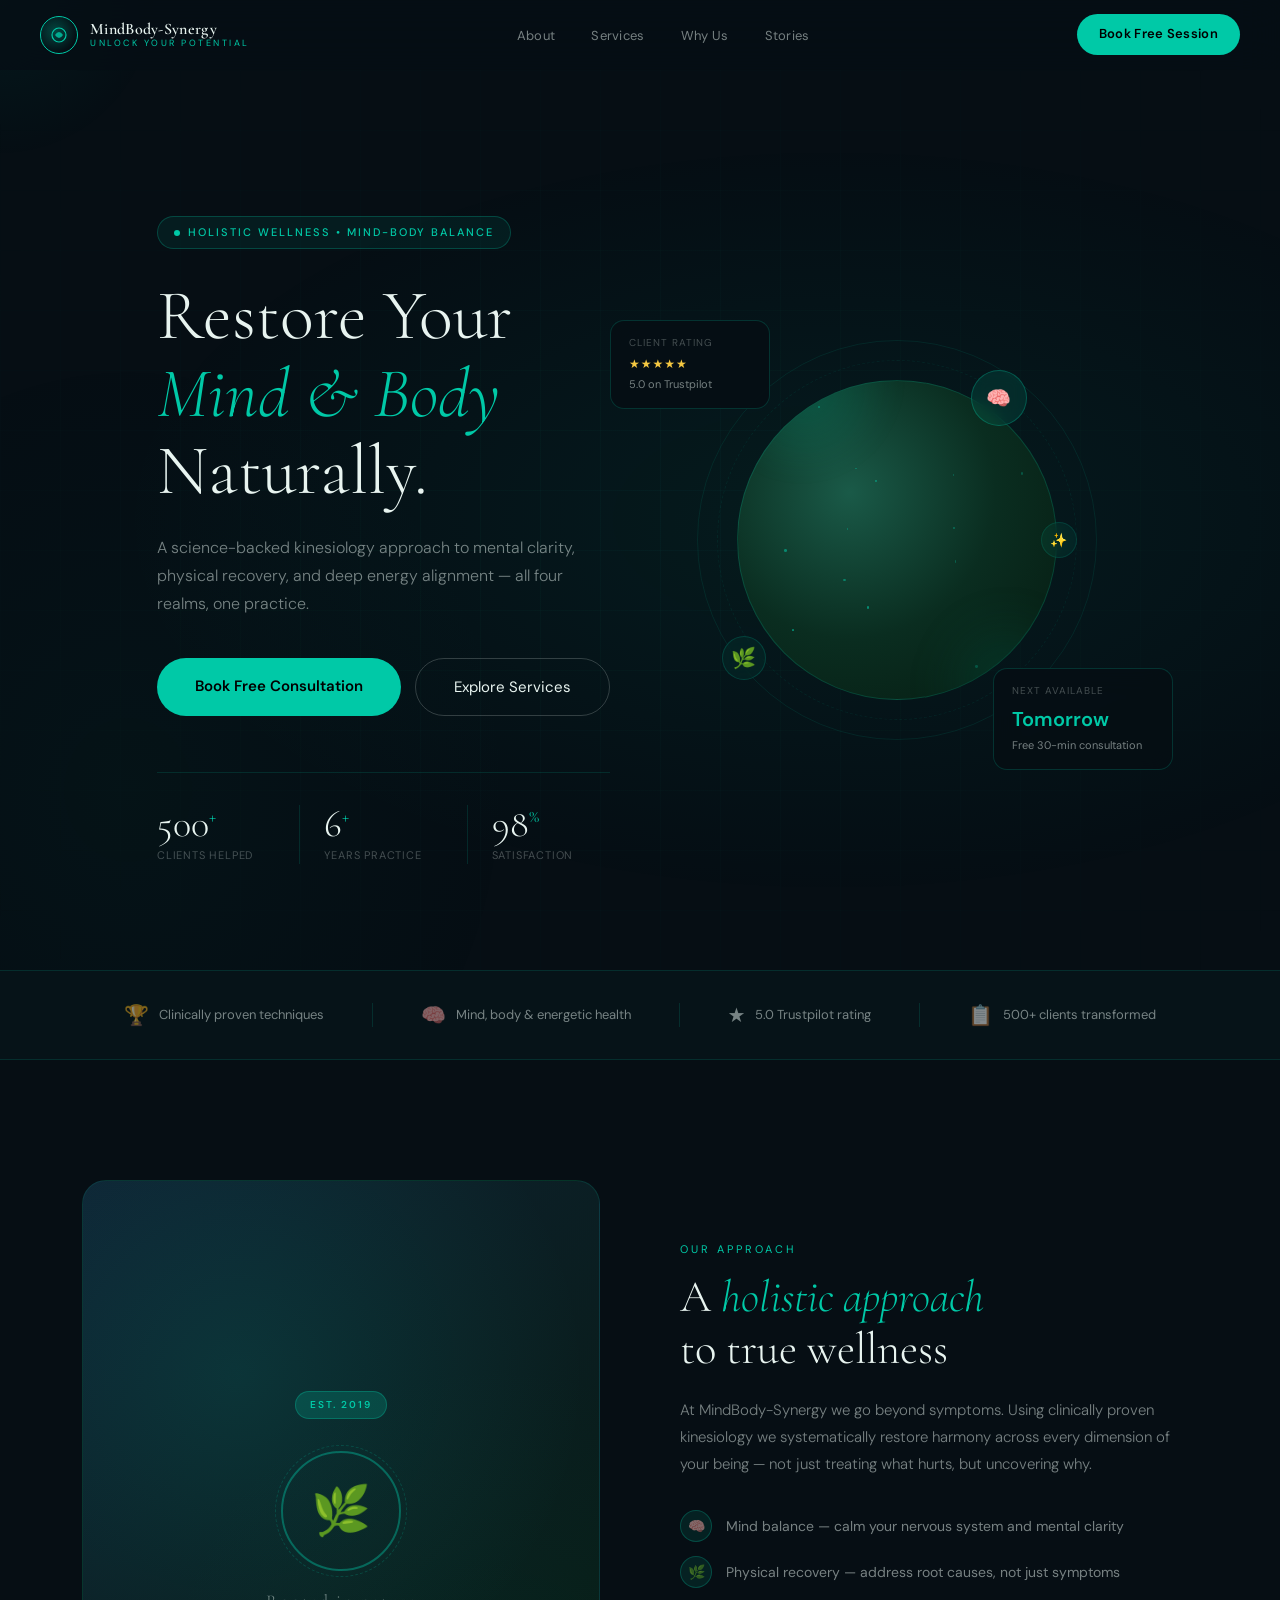
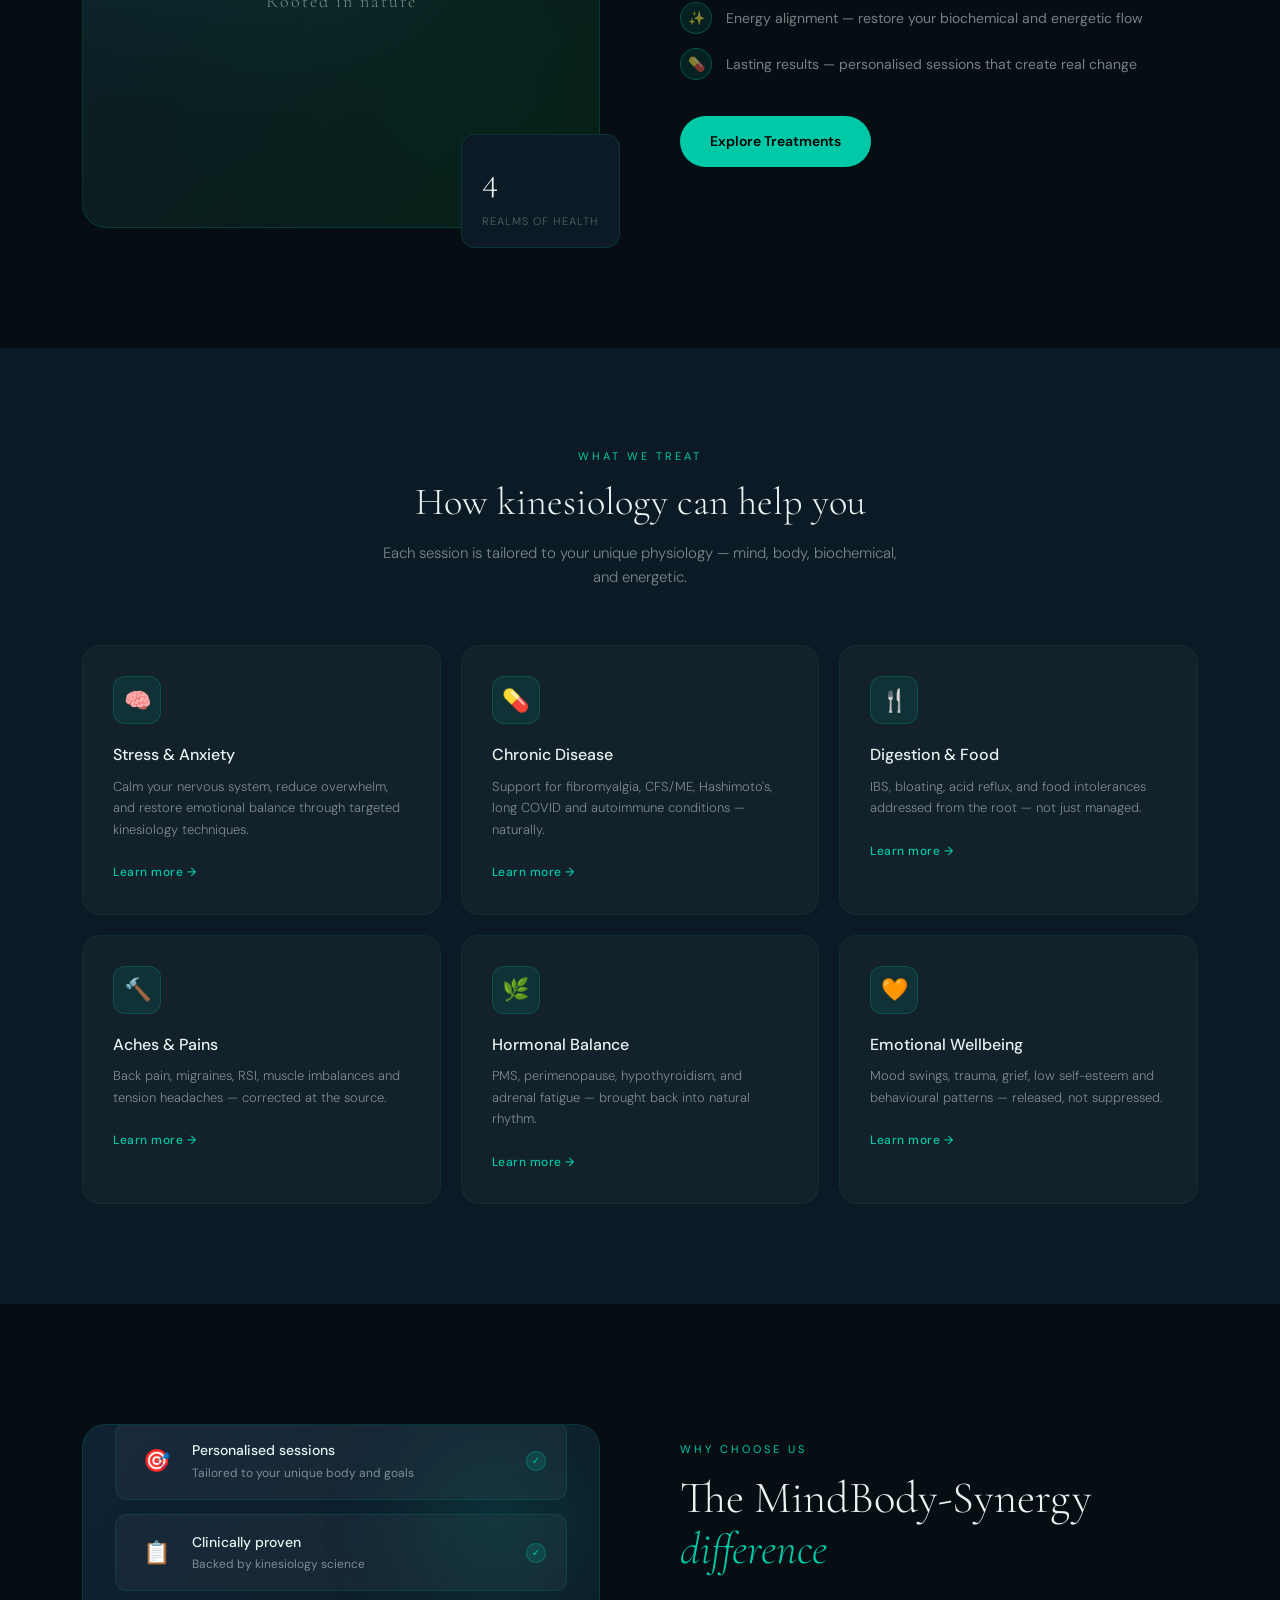
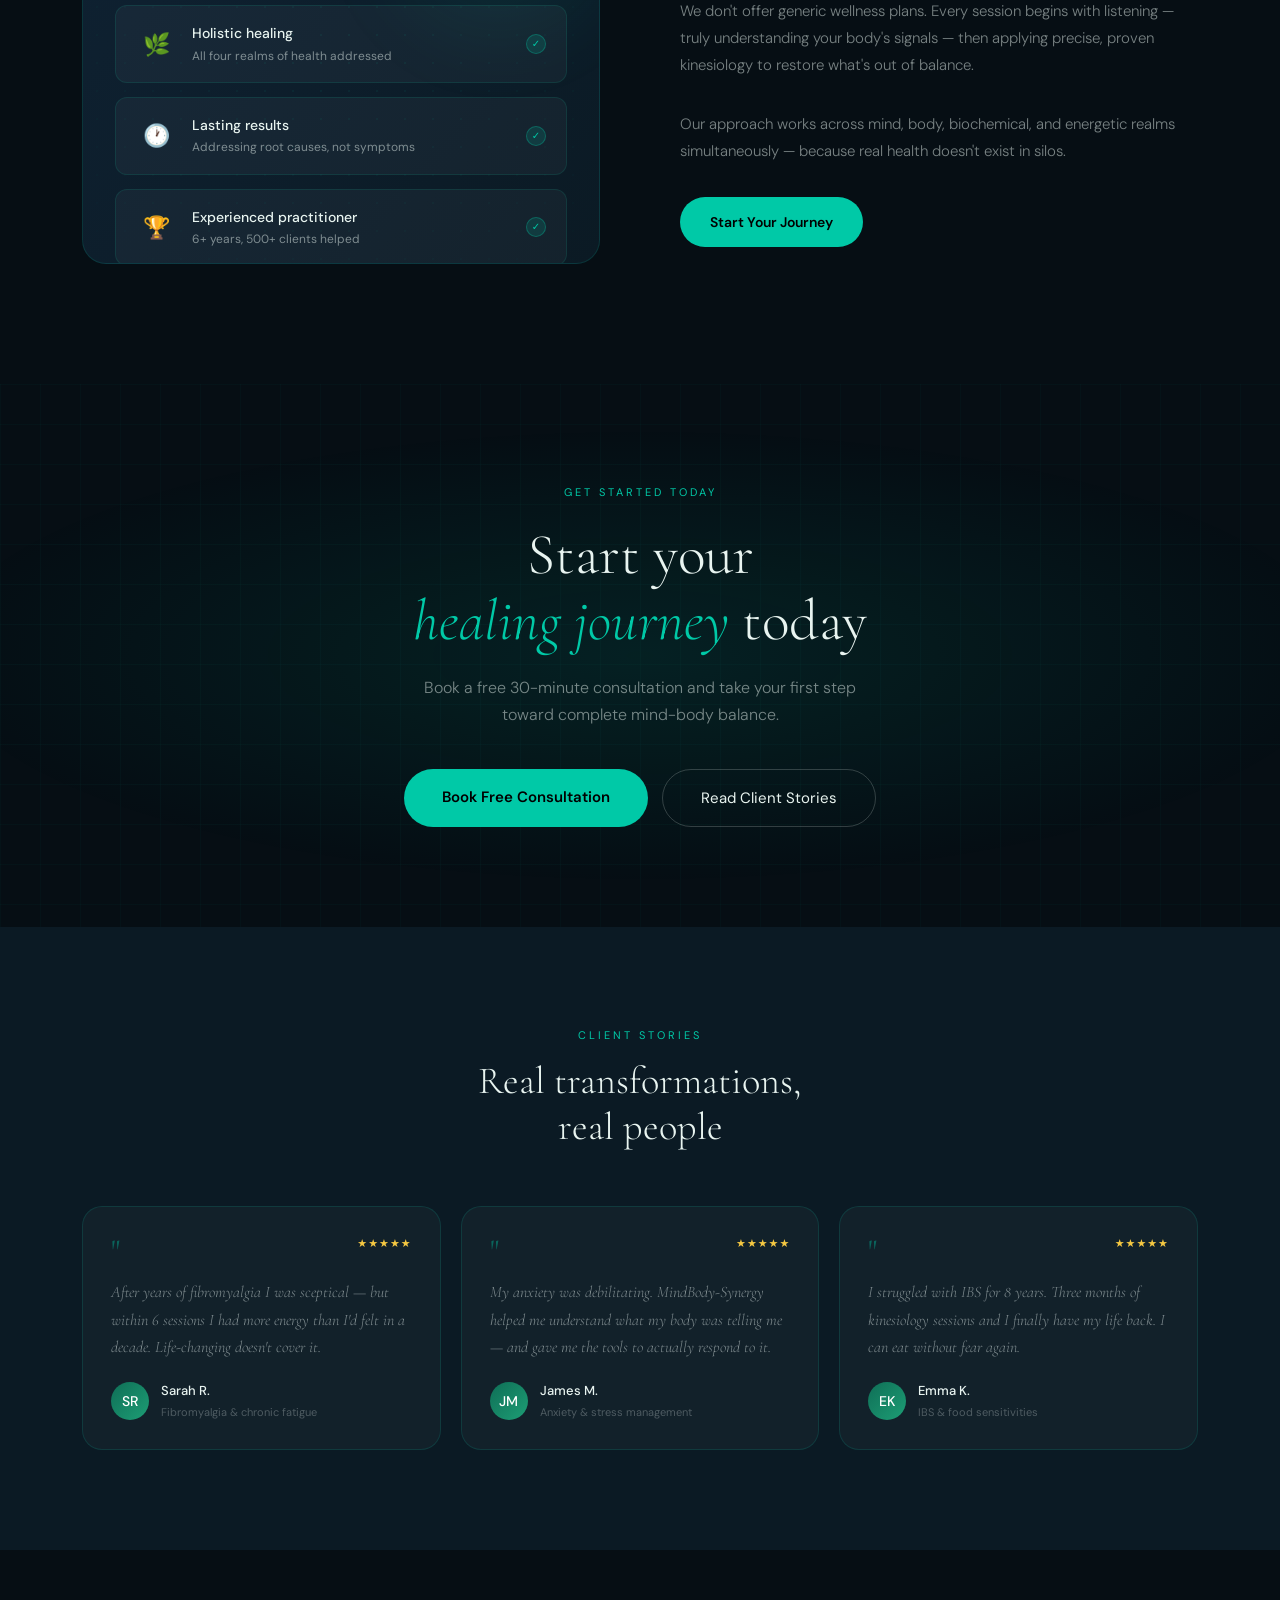
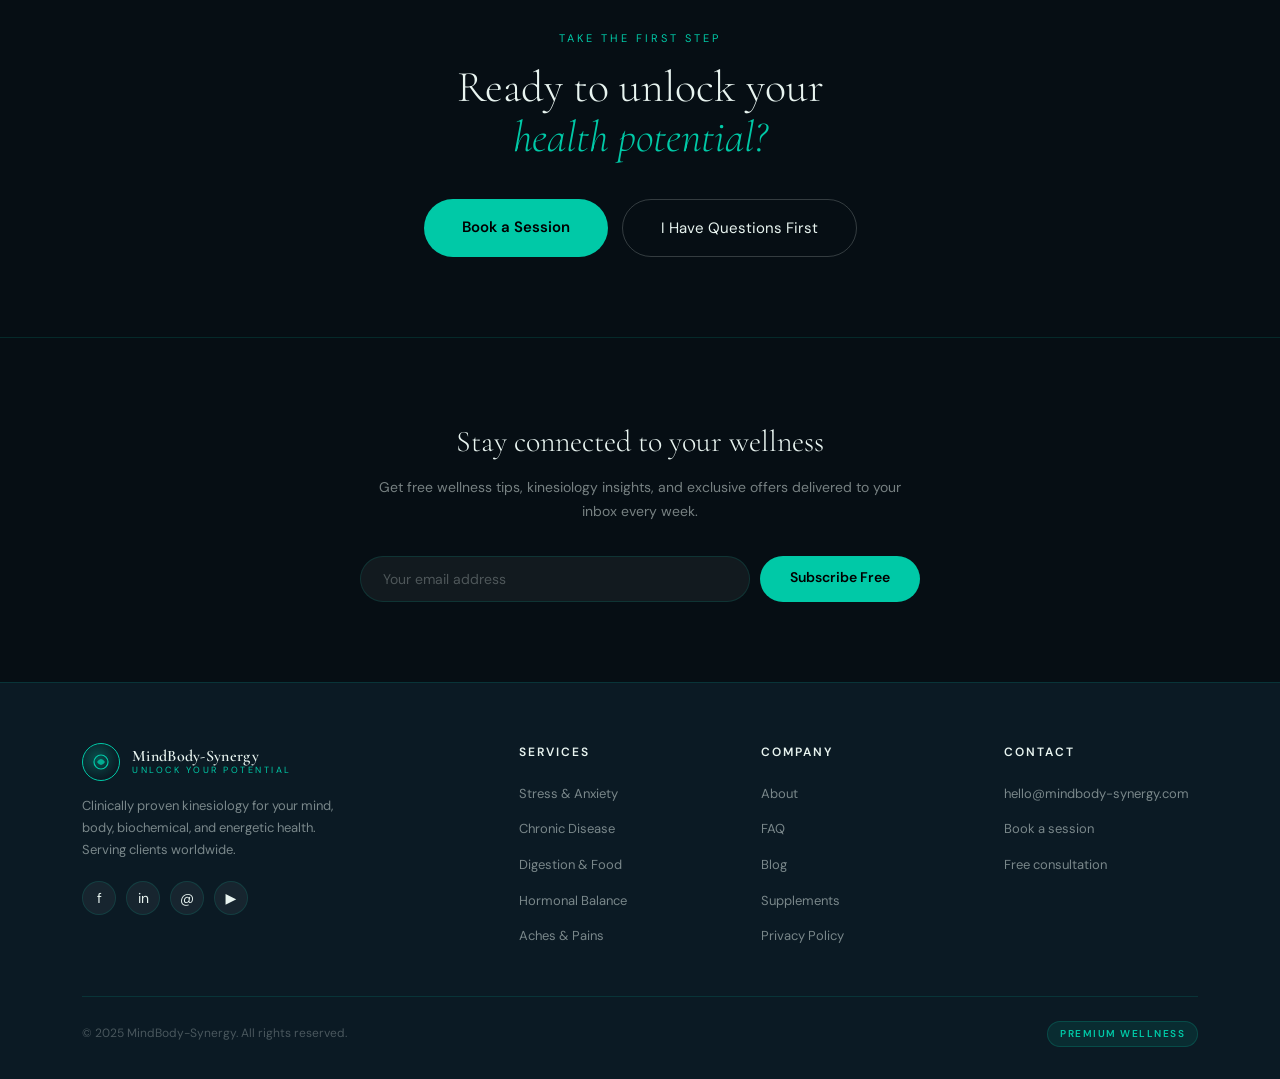
==== index.html @ b38852ad "Add files via upload" ====
<!DOCTYPE html>
<html lang="en">
<head>
<meta charset="UTF-8"/>
<meta name="viewport" content="width=device-width, initial-scale=1.0"/>
<title>MindBody-Synergy — Unlock Your Health Potential</title>
<link rel="preconnect" href="https://fonts.googleapis.com"/>
<link href="https://fonts.googleapis.com/css2?family=Cormorant+Garamond:wght@300;400;600&family=DM+Sans:wght@300;400;500;600&display=swap" rel="stylesheet"/>
<style>
:root {
  --teal: #00c9a7;
  --teal-dark: #009e85;
  --teal-glow: rgba(0,201,167,0.25);
  --navy: #060e14;
  --navy-2: #0b1a24;
  --navy-3: #0f2233;
  --glass: rgba(255,255,255,0.04);
  --glass-border: rgba(0,201,167,0.15);
  --text: #e8f4f0;
  --text-muted: rgba(232,244,240,0.5);
  --text-dim: rgba(232,244,240,0.28);
  --serif: 'Cormorant Garamond', Georgia, serif;
  --sans: 'DM Sans', system-ui, sans-serif;
}
*,*::before,*::after{box-sizing:border-box;margin:0;padding:0}
html{scroll-behavior:smooth}
body{font-family:var(--sans);background:var(--navy);color:var(--text);overflow-x:hidden;line-height:1.6}

/* ── SCROLLBAR ── */
::-webkit-scrollbar{width:4px}
::-webkit-scrollbar-track{background:var(--navy)}
::-webkit-scrollbar-thumb{background:var(--teal-dark);border-radius:2px}

/* ── UTILITY ── */
.container{max-width:1180px;margin:0 auto;padding:0 32px}
.reveal{opacity:0;transform:translateY(32px);transition:opacity .7s ease,transform .7s ease}
.reveal.visible{opacity:1;transform:translateY(0)}
.reveal-delay-1{transition-delay:.1s}
.reveal-delay-2{transition-delay:.2s}
.reveal-delay-3{transition-delay:.3s}
.reveal-delay-4{transition-delay:.4s}

/* ── CURSOR GLOW ── */
.cursor-glow{pointer-events:none;position:fixed;width:320px;height:320px;border-radius:50%;background:radial-gradient(circle,rgba(0,201,167,0.06) 0%,transparent 70%);transform:translate(-50%,-50%);z-index:0;transition:left .08s,top .08s}

/* ── NAVBAR ── */
#navbar{position:sticky;top:0;z-index:999;transition:all .35s ease;padding:0}
#navbar .nav-inner{display:flex;align-items:center;justify-content:space-between;height:70px;backdrop-filter:blur(20px);-webkit-backdrop-filter:blur(20px);background:rgba(6,14,20,0.75);border-bottom:1px solid transparent;transition:all .35s ease;padding:0 40px}
#navbar.scrolled .nav-inner{border-bottom-color:var(--glass-border);box-shadow:0 4px 40px rgba(0,0,0,0.4)}
.nav-logo{display:flex;align-items:center;gap:12px;text-decoration:none}
.nav-logo-mark{width:38px;height:38px;border-radius:50%;border:1.5px solid var(--teal);display:flex;align-items:center;justify-content:center;position:relative;overflow:hidden}
.nav-logo-mark::before{content:'';position:absolute;inset:0;background:radial-gradient(circle at 40% 40%,rgba(0,201,167,0.3),transparent 70%)}
.nav-logo-mark svg{width:18px;height:18px}
.nav-logo-text{display:flex;flex-direction:column;line-height:1}
.nav-logo-text span:first-child{font-family:var(--serif);font-size:16px;font-weight:600;color:var(--text);letter-spacing:.3px}
.nav-logo-text span:last-child{font-size:9px;color:var(--teal);letter-spacing:2.5px;text-transform:uppercase;margin-top:2px}
.nav-links{display:flex;gap:36px;list-style:none}
.nav-links a{font-size:13px;font-weight:400;color:var(--text-muted);text-decoration:none;letter-spacing:.3px;transition:color .2s;position:relative}
.nav-links a::after{content:'';position:absolute;bottom:-2px;left:0;width:0;height:1px;background:var(--teal);transition:width .25s ease}
.nav-links a:hover{color:var(--teal)}
.nav-links a:hover::after{width:100%}
.nav-cta{background:var(--teal);color:#000;font-size:13px;font-weight:600;padding:10px 22px;border-radius:50px;border:none;cursor:pointer;letter-spacing:.3px;transition:transform .2s,box-shadow .2s;text-decoration:none}
.nav-cta:hover{transform:translateY(-1px) scale(1.03);box-shadow:0 0 24px var(--teal-glow)}

/* ── HERO ── */
#hero{min-height:100vh;display:flex;align-items:center;position:relative;overflow:hidden;padding:100px 0 60px}
.hero-bg{position:absolute;inset:0;background:radial-gradient(ellipse 80% 60% at 65% 50%,rgba(0,201,167,0.07) 0%,transparent 70%),radial-gradient(ellipse 50% 80% at 10% 80%,rgba(0,100,80,0.06) 0%,transparent 60%)}
.hero-grid{position:absolute;inset:0;background-image:linear-gradient(rgba(0,201,167,0.04) 1px,transparent 1px),linear-gradient(90deg,rgba(0,201,167,0.04) 1px,transparent 1px);background-size:60px 60px;mask-image:radial-gradient(ellipse 70% 70% at 50% 50%,black,transparent)}
.hero-inner{display:grid;grid-template-columns:1fr 1fr;gap:60px;align-items:center;position:relative;z-index:1}
.hero-badge{display:inline-flex;align-items:center;gap:8px;background:rgba(0,201,167,0.08);border:1px solid rgba(0,201,167,0.25);color:var(--teal);font-size:11px;font-weight:500;letter-spacing:2px;text-transform:uppercase;padding:7px 16px;border-radius:50px;margin-bottom:28px;animation:fadeUp .6s .1s both}
.hero-badge-dot{width:6px;height:6px;background:var(--teal);border-radius:50%;animation:blink 2s infinite}
@keyframes blink{0%,100%{opacity:1}50%{opacity:.3}}
.hero-h1{font-family:var(--serif);font-size:clamp(46px,5.5vw,72px);font-weight:300;line-height:1.1;color:var(--text);margin-bottom:24px;animation:fadeUp .6s .2s both}
.hero-h1 em{font-style:italic;color:var(--teal)}
.hero-sub{font-size:16px;font-weight:300;color:var(--text-muted);line-height:1.75;max-width:420px;margin-bottom:40px;animation:fadeUp .6s .35s both}
.hero-btns{display:flex;gap:14px;margin-bottom:56px;animation:fadeUp .6s .45s both}
.btn-primary{background:var(--teal);color:#000;font-family:var(--sans);font-size:14px;font-weight:600;padding:14px 30px;border-radius:50px;border:none;cursor:pointer;transition:transform .2s,box-shadow .2s;text-decoration:none;display:inline-block}
.btn-primary:hover{transform:translateY(-2px);box-shadow:0 8px 30px rgba(0,201,167,0.4)}
.btn-outline{background:transparent;color:var(--text);font-family:var(--sans);font-size:14px;font-weight:400;padding:14px 28px;border-radius:50px;border:1px solid rgba(232,244,240,0.2);cursor:pointer;transition:border-color .2s,color .2s;text-decoration:none;display:inline-block}
.btn-outline:hover{border-color:var(--teal);color:var(--teal)}
.hero-stats{display:flex;gap:0;animation:fadeUp .6s .6s both;border-top:1px solid var(--glass-border);padding-top:32px}
.hero-stat{flex:1;padding-right:24px}
.hero-stat+.hero-stat{padding-left:24px;padding-right:24px;border-left:1px solid var(--glass-border)}
.hero-stat:last-child{padding-right:0}
.hero-stat-num{font-family:var(--serif);font-size:38px;font-weight:300;color:var(--text);line-height:1}
.hero-stat-num sup{font-size:18px;color:var(--teal);vertical-align:super}
.hero-stat-label{font-size:11px;color:var(--text-dim);letter-spacing:.8px;text-transform:uppercase;margin-top:4px}

/* 3D ORB */
.hero-visual{display:flex;align-items:center;justify-content:center;position:relative;height:520px;animation:fadeUp .6s .3s both}
.orb-scene{position:relative;width:320px;height:320px}
.orb-ring-outer{position:absolute;inset:-40px;border-radius:50%;border:1px solid rgba(0,201,167,0.1);animation:rotateSlow 20s linear infinite}
.orb-ring-mid{position:absolute;inset:-20px;border-radius:50%;border:1px dashed rgba(0,201,167,0.08);animation:rotateSlow 14s linear infinite reverse}
.orb-core{position:absolute;inset:0;border-radius:50%;background:radial-gradient(circle at 35% 35%,#1a5a48,#0a2d20,#061a10);border:1px solid rgba(0,201,167,0.2);overflow:hidden;animation:breathe 5s ease-in-out infinite}
.orb-sheen{position:absolute;top:-30%;left:-10%;width:60%;height:60%;background:radial-gradient(circle,rgba(0,201,167,0.22),transparent 70%);border-radius:50%;filter:blur(10px)}
.orb-inner-glow{position:absolute;bottom:-20%;right:-10%;width:50%;height:50%;background:radial-gradient(circle,rgba(0,100,80,0.3),transparent 70%);border-radius:50%;filter:blur(15px)}
.orb-particles{position:absolute;inset:0;border-radius:50%;overflow:hidden}
.orb-dot{position:absolute;width:2px;height:2px;background:var(--teal);border-radius:50%;opacity:.6}
.orbit-item{position:absolute;border-radius:50%;display:flex;align-items:center;justify-content:center;backdrop-filter:blur(8px)}
.orbit-1{width:56px;height:56px;top:-10px;right:30px;background:rgba(0,201,167,0.12);border:1px solid rgba(0,201,167,0.3);animation:floatA 4.5s ease-in-out infinite}
.orbit-2{width:44px;height:44px;bottom:20px;left:-15px;background:rgba(0,100,80,0.15);border:1px solid rgba(0,201,167,0.2);animation:floatB 5.5s ease-in-out infinite}
.orbit-3{width:36px;height:36px;top:50%;right:-20px;transform:translateY(-50%);background:rgba(0,201,167,0.08);border:1px solid rgba(0,201,167,0.15);animation:floatC 3.8s ease-in-out infinite}
.orbit-icon{font-size:20px}
.orbit-icon-sm{font-size:14px}
@keyframes floatA{0%,100%{transform:translate(0,0) scale(1)}50%{transform:translate(8px,-14px) scale(1.06)}}
@keyframes floatB{0%,100%{transform:translate(0,0)}50%{transform:translate(-10px,12px)}}
@keyframes floatC{0%,100%{transform:translateY(-50%) translate(0,0)}50%{transform:translateY(-50%) translate(8px,6px)}}
@keyframes breathe{0%,100%{box-shadow:0 0 40px rgba(0,201,167,0.1)}50%{box-shadow:0 0 80px rgba(0,201,167,0.25),inset 0 0 60px rgba(0,80,60,0.2)}}
@keyframes rotateSlow{to{transform:rotate(360deg)}}
.floating-card{position:absolute;background:rgba(6,14,20,0.88);border:1px solid rgba(0,201,167,0.2);border-radius:14px;padding:14px 18px;backdrop-filter:blur(12px)}
.floating-card-a{bottom:30px;right:-50px;min-width:180px;animation:floatA 5s ease-in-out infinite}
.floating-card-b{top:40px;left:-60px;min-width:160px;animation:floatB 6s ease-in-out infinite}
.card-label{font-size:10px;color:var(--text-dim);letter-spacing:1px;text-transform:uppercase;margin-bottom:4px}
.card-value{font-size:20px;font-weight:600;color:var(--teal)}
.card-sub{font-size:11px;color:var(--text-muted);margin-top:2px}
.card-stars{color:#f5c842;font-size:12px;letter-spacing:1px}

@keyframes fadeUp{from{opacity:0;transform:translateY(24px)}to{opacity:1;transform:translateY(0)}}

/* ── TRUST STRIP ── */
#trust{padding:28px 0;border-top:1px solid var(--glass-border);border-bottom:1px solid var(--glass-border);background:rgba(0,201,167,0.025)}
.trust-inner{display:flex;align-items:center;justify-content:center;gap:48px;flex-wrap:wrap}
.trust-item{display:flex;align-items:center;gap:10px;font-size:13px;color:var(--text-muted)}
.trust-icon{font-size:20px}
.trust-divider{width:1px;height:24px;background:var(--glass-border)}

/* ── ABOUT ── */
#about{padding:120px 0}
.about-inner{display:grid;grid-template-columns:1fr 1fr;gap:80px;align-items:center}
.about-img-wrap{position:relative}
.about-img-frame{width:100%;aspect-ratio:4/5;border-radius:24px;overflow:hidden;border:1px solid var(--glass-border);position:relative;background:linear-gradient(135deg,#0f2233,#061a10)}
.about-img-pattern{position:absolute;inset:0;background-image:radial-gradient(circle at 30% 30%,rgba(0,201,167,0.12) 0%,transparent 60%),radial-gradient(circle at 80% 80%,rgba(0,100,80,0.1) 0%,transparent 50%)}
.about-img-text{position:absolute;inset:0;display:flex;flex-direction:column;align-items:center;justify-content:center;gap:16px}
.about-img-circle{width:120px;height:120px;border-radius:50%;border:2px solid rgba(0,201,167,0.4);display:flex;align-items:center;justify-content:center;position:relative}
.about-img-circle::before{content:'';position:absolute;inset:-8px;border-radius:50%;border:1px dashed rgba(0,201,167,0.2);animation:rotateSlow 12s linear infinite}
.about-img-circle-icon{font-size:48px}
.about-img-label{font-family:var(--serif);font-size:18px;font-weight:300;color:var(--text-muted);letter-spacing:2px}
.about-badge{background:rgba(0,201,167,0.2);color:var(--teal);border:1px solid rgba(0,201,167,0.3);border-radius:50px;font-size:10px;font-weight:600;letter-spacing:2px;text-transform:uppercase;padding:5px 14px;display:inline-block;margin-bottom:16px}
.about-img-accent{position:absolute;bottom:-20px;right:-20px;background:var(--navy-2);border:1px solid var(--glass-border);border-radius:14px;padding:16px 20px;backdrop-filter:blur(10px)}
.about-tag{font-family:var(--serif);font-size:36px;font-weight:300;color:var(--text);margin-bottom:4px}
.about-tag-label{font-size:11px;color:var(--text-dim);letter-spacing:1px;text-transform:uppercase}
.about-label{font-size:11px;color:var(--teal);letter-spacing:3px;text-transform:uppercase;margin-bottom:14px}
.about-h2{font-family:var(--serif);font-size:clamp(32px,3.5vw,50px);font-weight:300;line-height:1.15;color:var(--text);margin-bottom:22px}
.about-h2 em{font-style:italic;color:var(--teal)}
.about-text{font-size:15px;font-weight:300;color:var(--text-muted);line-height:1.8;margin-bottom:32px}
.about-points{list-style:none;display:flex;flex-direction:column;gap:14px;margin-bottom:36px}
.about-points li{display:flex;align-items:center;gap:14px;font-size:14px;font-weight:400;color:var(--text-muted)}
.point-dot{width:32px;height:32px;border-radius:50%;background:rgba(0,201,167,0.1);border:1px solid rgba(0,201,167,0.25);display:flex;align-items:center;justify-content:center;font-size:14px;flex-shrink:0}

/* ── SERVICES ── */
#services{padding:100px 0;background:var(--navy-2)}
.section-eyebrow{font-size:11px;color:var(--teal);letter-spacing:3px;text-transform:uppercase;margin-bottom:14px;text-align:center}
.section-h2{font-family:var(--serif);font-size:clamp(30px,3vw,46px);font-weight:300;line-height:1.2;color:var(--text);text-align:center;margin-bottom:16px}
.section-sub{font-size:15px;font-weight:300;color:var(--text-muted);text-align:center;max-width:520px;margin:0 auto 56px}
.services-grid{display:grid;grid-template-columns:repeat(3,1fr);gap:20px}
.svc-card{background:rgba(255,255,255,0.03);border:1px solid rgba(0,201,167,0.08);border-radius:18px;padding:30px;cursor:pointer;transition:border-color .3s,background .3s,transform .3s;position:relative;overflow:hidden}
.svc-card::before{content:'';position:absolute;inset:0;background:radial-gradient(ellipse at top left,rgba(0,201,167,0.08),transparent 60%);opacity:0;transition:opacity .3s}
.svc-card:hover{border-color:rgba(0,201,167,0.4);background:rgba(0,201,167,0.05);transform:translateY(-6px)}
.svc-card:hover::before{opacity:1}
.svc-icon{width:48px;height:48px;border-radius:12px;background:rgba(0,201,167,0.1);border:1px solid rgba(0,201,167,0.2);display:flex;align-items:center;justify-content:center;font-size:22px;margin-bottom:18px;transition:background .3s}
.svc-card:hover .svc-icon{background:rgba(0,201,167,0.2)}
.svc-title{font-size:16px;font-weight:500;color:var(--text);margin-bottom:8px}
.svc-desc{font-size:13px;font-weight:300;color:var(--text-muted);line-height:1.65;margin-bottom:18px}
.svc-link{font-size:12px;font-weight:500;color:var(--teal);letter-spacing:.5px;display:inline-flex;align-items:center;gap:6px;transition:gap .2s}
.svc-card:hover .svc-link{gap:10px}

/* ── FEATURE ── */
#features{padding:120px 0}
.features-inner{display:grid;grid-template-columns:1fr 1fr;gap:80px;align-items:center}
.features-visual{position:relative;height:440px}
.feat-bg-card{position:absolute;inset:0;border-radius:24px;background:linear-gradient(135deg,var(--navy-3),var(--navy-2));border:1px solid var(--glass-border);overflow:hidden}
.feat-bg-glow{position:absolute;top:-50px;right:-50px;width:300px;height:300px;border-radius:50%;background:radial-gradient(circle,rgba(0,201,167,0.12),transparent 70%);filter:blur(30px)}
.feat-grid-dots{position:absolute;inset:0;background-image:radial-gradient(circle,rgba(0,201,167,0.18) 1px,transparent 1px);background-size:28px 28px;opacity:.4;mask-image:radial-gradient(ellipse 80% 80% at 50% 50%,black,transparent)}
.feat-items{position:absolute;inset:32px;display:flex;flex-direction:column;gap:14px;justify-content:center}
.feat-item-card{background:rgba(255,255,255,0.04);border:1px solid rgba(0,201,167,0.12);border-radius:12px;padding:16px 20px;display:flex;align-items:center;gap:16px;transition:border-color .3s,transform .3s;cursor:default}
.feat-item-card:hover{border-color:rgba(0,201,167,0.35);transform:translateX(6px)}
.feat-item-icon{font-size:22px;width:40px;flex-shrink:0;text-align:center}
.feat-item-title{font-size:14px;font-weight:500;color:var(--text);margin-bottom:2px}
.feat-item-sub{font-size:12px;color:var(--text-muted)}
.feat-checkmark{margin-left:auto;width:20px;height:20px;border-radius:50%;background:rgba(0,201,167,0.15);border:1px solid rgba(0,201,167,0.3);display:flex;align-items:center;justify-content:center;font-size:10px;color:var(--teal);flex-shrink:0}
.features-content .about-label{text-align:left}
.features-content .about-h2{text-align:left}
.features-content .about-text{text-align:left}

/* ── CTA SECTION ── */
#cta-main{padding:100px 0;position:relative;overflow:hidden}
.cta-bg{position:absolute;inset:0;background:radial-gradient(ellipse 80% 60% at 50% 50%,rgba(0,201,167,0.1),transparent 70%)}
.cta-lines{position:absolute;inset:0;background-image:linear-gradient(rgba(0,201,167,0.03) 1px,transparent 1px),linear-gradient(90deg,rgba(0,201,167,0.03) 1px,transparent 1px);background-size:40px 40px}
.cta-inner{text-align:center;position:relative;z-index:1}
.cta-label{font-size:11px;color:var(--teal);letter-spacing:3px;text-transform:uppercase;margin-bottom:20px}
.cta-h2{font-family:var(--serif);font-size:clamp(36px,4.5vw,60px);font-weight:300;line-height:1.15;color:var(--text);margin-bottom:20px}
.cta-h2 em{font-style:italic;color:var(--teal)}
.cta-sub{font-size:16px;font-weight:300;color:var(--text-muted);max-width:480px;margin:0 auto 40px;line-height:1.7}
.cta-btns{display:flex;justify-content:center;gap:14px}
.btn-glow{animation:glowPulse 2.5s ease-in-out infinite}
@keyframes glowPulse{0%,100%{box-shadow:0 0 0 0 rgba(0,201,167,0.4)}50%{box-shadow:0 0 0 12px rgba(0,201,167,0)}}

/* ── TESTIMONIALS ── */
#testimonials{padding:100px 0;background:var(--navy-2)}
.testimonials-grid{display:grid;grid-template-columns:repeat(3,1fr);gap:20px;margin-top:56px}
.testi-card{background:rgba(255,255,255,0.03);border:1px solid var(--glass-border);border-radius:20px;padding:28px;position:relative;transition:border-color .3s,transform .3s}
.testi-card:hover{border-color:rgba(0,201,167,0.3);transform:translateY(-4px)}
.testi-quote{font-size:32px;color:var(--teal);opacity:.4;line-height:1;margin-bottom:12px;font-family:var(--serif)}
.testi-text{font-family:var(--serif);font-size:16px;font-weight:300;font-style:italic;color:var(--text-muted);line-height:1.7;margin-bottom:20px}
.testi-author{display:flex;align-items:center;gap:12px}
.testi-avatar{width:38px;height:38px;border-radius:50%;background:linear-gradient(135deg,#0f6e56,#1D9E75);display:flex;align-items:center;justify-content:center;font-size:14px;font-weight:500;color:#fff;flex-shrink:0}
.testi-name{font-size:13px;font-weight:500;color:var(--text)}
.testi-meta{font-size:11px;color:var(--text-dim);margin-top:2px}
.testi-stars{color:#f5c842;font-size:11px;letter-spacing:1px;position:absolute;top:28px;right:28px}

/* ── FINAL CTA ── */
#cta-final{padding:80px 0}
.cta-final-inner{max-width:600px;margin:0 auto;text-align:center}
.cta-final-inner .cta-h2{font-size:clamp(28px,3.5vw,44px)}
.cta-final-btns{display:flex;justify-content:center;gap:14px;flex-wrap:wrap;margin-top:36px}
.btn-large{padding:16px 38px;font-size:15px}

/* ── SUBSCRIBE ── */
#subscribe{padding:80px 0;border-top:1px solid var(--glass-border)}
.subscribe-inner{max-width:560px;margin:0 auto;text-align:center}
.subscribe-h2{font-family:var(--serif);font-size:30px;font-weight:300;color:var(--text);margin-bottom:10px}
.subscribe-sub{font-size:14px;color:var(--text-muted);margin-bottom:32px;line-height:1.7}
.subscribe-form{display:flex;gap:10px}
.subscribe-input{flex:1;background:rgba(255,255,255,0.05);border:1px solid var(--glass-border);border-radius:50px;padding:13px 22px;font-family:var(--sans);font-size:14px;color:var(--text);outline:none;transition:border-color .2s}
.subscribe-input::placeholder{color:var(--text-dim)}
.subscribe-input:focus{border-color:rgba(0,201,167,0.4)}

/* ── FOOTER ── */
footer{background:var(--navy-2);border-top:1px solid var(--glass-border);padding:60px 0 32px}
.footer-grid{display:grid;grid-template-columns:2fr 1fr 1fr 1fr;gap:48px;margin-bottom:48px}
.footer-brand p{font-size:13px;color:var(--text-muted);line-height:1.7;margin:14px 0 20px;max-width:260px}
.footer-social{display:flex;gap:10px}
.social-btn{width:34px;height:34px;border-radius:50%;background:rgba(255,255,255,0.05);border:1px solid var(--glass-border);display:flex;align-items:center;justify-content:center;font-size:14px;cursor:pointer;transition:border-color .2s,background .2s}
.social-btn:hover{border-color:rgba(0,201,167,0.4);background:rgba(0,201,167,0.08)}
.footer-col h4{font-size:12px;font-weight:600;color:var(--text);letter-spacing:2px;text-transform:uppercase;margin-bottom:18px}
.footer-col ul{list-style:none;display:flex;flex-direction:column;gap:10px}
.footer-col a{font-size:13px;color:var(--text-muted);text-decoration:none;transition:color .2s}
.footer-col a:hover{color:var(--teal)}
.footer-bottom{border-top:1px solid var(--glass-border);padding-top:24px;display:flex;align-items:center;justify-content:space-between}
.footer-copy{font-size:12px;color:var(--text-dim)}
.footer-badge{background:rgba(0,201,167,0.1);border:1px solid rgba(0,201,167,0.2);color:var(--teal);font-size:10px;font-weight:600;letter-spacing:1.5px;text-transform:uppercase;padding:4px 12px;border-radius:50px}

@media(max-width:768px){
  .hero-inner,.about-inner,.features-inner{grid-template-columns:1fr}
  .hero-visual{display:none}
  .services-grid{grid-template-columns:1fr}
  .testimonials-grid{grid-template-columns:1fr}
  .footer-grid{grid-template-columns:1fr 1fr}
  .nav-links{display:none}
  .trust-inner{gap:24px}
  .subscribe-form{flex-direction:column}
  .hero-stats{gap:0;flex-wrap:wrap}
}
</style>
</head>
<body>

<div class="cursor-glow" id="cursorGlow"></div>

<!-- NAVBAR -->
<nav id="navbar">
  <div class="nav-inner">
    <a href="#" class="nav-logo">
      <div class="nav-logo-mark">
        <svg viewBox="0 0 18 18" fill="none" xmlns="http://www.w3.org/2000/svg">
          <circle cx="9" cy="9" r="7" stroke="#00c9a7" stroke-width="1.2"/>
          <path d="M5 9 Q9 3 13 9 Q9 15 5 9Z" fill="#00c9a7" opacity=".8"/>
        </svg>
      </div>
      <div class="nav-logo-text">
        <span>MindBody-Synergy</span>
        <span>Unlock Your Potential</span>
      </div>
    </a>
    <ul class="nav-links">
      <li><a href="#about">About</a></li>
      <li><a href="#services">Services</a></li>
      <li><a href="#features">Why Us</a></li>
      <li><a href="#testimonials">Stories</a></li>
    </ul>
    <a href="#cta-main" class="nav-cta">Book Free Session</a>
  </div>
</nav>

<!-- HERO -->
<section id="hero">
  <div class="hero-bg"></div>
  <div class="hero-grid"></div>
  <div class="container">
    <div class="hero-inner">
      <div class="hero-left">
        <div class="hero-badge">
          <span class="hero-badge-dot"></span>
          Holistic Wellness &bull; Mind-Body Balance
        </div>
        <h1 class="hero-h1">Restore Your<br><em>Mind & Body</em><br>Naturally.</h1>
        <p class="hero-sub">A science-backed kinesiology approach to mental clarity, physical recovery, and deep energy alignment — all four realms, one practice.</p>
        <div class="hero-btns">
          <a href="#cta-main" class="btn-primary btn-large btn-glow">Book Free Consultation</a>
          <a href="#services" class="btn-outline btn-large">Explore Services</a>
        </div>
        <div class="hero-stats">
          <div class="hero-stat">
            <div class="hero-stat-num">500<sup>+</sup></div>
            <div class="hero-stat-label">Clients helped</div>
          </div>
          <div class="hero-stat">
            <div class="hero-stat-num">6<sup>+</sup></div>
            <div class="hero-stat-label">Years practice</div>
          </div>
          <div class="hero-stat">
            <div class="hero-stat-num">98<sup>%</sup></div>
            <div class="hero-stat-label">Satisfaction</div>
          </div>
        </div>
      </div>

      <div class="hero-visual">
        <div class="orb-scene">
          <div class="orb-ring-outer"></div>
          <div class="orb-ring-mid"></div>
          <div class="orb-core">
            <div class="orb-sheen"></div>
            <div class="orb-inner-glow"></div>
            <div class="orb-particles" id="orbParticles"></div>
          </div>
          <div class="orbit-item orbit-1"><span class="orbit-icon">&#129504;</span></div>
          <div class="orbit-item orbit-2"><span class="orbit-icon">&#127807;</span></div>
          <div class="orbit-item orbit-3"><span class="orbit-icon-sm">&#10024;</span></div>
        </div>
        <div class="floating-card floating-card-a">
          <div class="card-label">Next available</div>
          <div class="card-value">Tomorrow</div>
          <div class="card-sub">Free 30-min consultation</div>
        </div>
        <div class="floating-card floating-card-b">
          <div class="card-label">Client rating</div>
          <div class="card-stars">&#9733;&#9733;&#9733;&#9733;&#9733;</div>
          <div class="card-sub">5.0 on Trustpilot</div>
        </div>
      </div>
    </div>
  </div>
</section>

<!-- TRUST STRIP -->
<section id="trust">
  <div class="container">
    <div class="trust-inner">
      <div class="trust-item"><span class="trust-icon">&#127942;</span> Clinically proven techniques</div>
      <div class="trust-divider"></div>
      <div class="trust-item"><span class="trust-icon">&#129504;</span> Mind, body & energetic health</div>
      <div class="trust-divider"></div>
      <div class="trust-item"><span class="trust-icon">&#9733;</span> 5.0 Trustpilot rating</div>
      <div class="trust-divider"></div>
      <div class="trust-item"><span class="trust-icon">&#128203;</span> 500+ clients transformed</div>
    </div>
  </div>
</section>

<!-- ABOUT -->
<section id="about">
  <div class="container">
    <div class="about-inner">
      <div class="about-img-wrap reveal">
        <div class="about-img-frame">
          <div class="about-img-pattern"></div>
          <div class="about-img-text">
            <div class="about-badge">Est. 2019</div>
            <div class="about-img-circle">
              <span class="about-img-circle-icon">&#127807;</span>
            </div>
            <div class="about-img-label">Rooted in nature</div>
          </div>
        </div>
        <div class="about-img-accent">
          <div class="about-tag">4</div>
          <div class="about-tag-label">Realms of health</div>
        </div>
      </div>
      <div class="about-content">
        <div class="about-label reveal">Our approach</div>
        <h2 class="about-h2 reveal reveal-delay-1">A <em>holistic approach</em><br>to true wellness</h2>
        <p class="about-text reveal reveal-delay-2">At MindBody-Synergy we go beyond symptoms. Using clinically proven kinesiology we systematically restore harmony across every dimension of your being — not just treating what hurts, but uncovering why.</p>
        <ul class="about-points reveal reveal-delay-3">
          <li><span class="point-dot">&#129504;</span> Mind balance — calm your nervous system and mental clarity</li>
          <li><span class="point-dot">&#127807;</span> Physical recovery — address root causes, not just symptoms</li>
          <li><span class="point-dot">&#10024;</span> Energy alignment — restore your biochemical and energetic flow</li>
          <li><span class="point-dot">&#128138;</span> Lasting results — personalised sessions that create real change</li>
        </ul>
        <a href="#services" class="btn-primary reveal reveal-delay-4">Explore Treatments</a>
      </div>
    </div>
  </div>
</section>

<!-- SERVICES -->
<section id="services">
  <div class="container">
    <div class="section-eyebrow reveal">What we treat</div>
    <h2 class="section-h2 reveal reveal-delay-1">How kinesiology can help you</h2>
    <p class="section-sub reveal reveal-delay-2">Each session is tailored to your unique physiology — mind, body, biochemical, and energetic.</p>
    <div class="services-grid">
      <div class="svc-card reveal">
        <div class="svc-icon">&#129504;</div>
        <div class="svc-title">Stress & Anxiety</div>
        <div class="svc-desc">Calm your nervous system, reduce overwhelm, and restore emotional balance through targeted kinesiology techniques.</div>
        <a class="svc-link">Learn more &#8594;</a>
      </div>
      <div class="svc-card reveal reveal-delay-1">
        <div class="svc-icon">&#128138;</div>
        <div class="svc-title">Chronic Disease</div>
        <div class="svc-desc">Support for fibromyalgia, CFS/ME, Hashimoto's, long COVID and autoimmune conditions — naturally.</div>
        <a class="svc-link">Learn more &#8594;</a>
      </div>
      <div class="svc-card reveal reveal-delay-2">
        <div class="svc-icon">&#127860;</div>
        <div class="svc-title">Digestion & Food</div>
        <div class="svc-desc">IBS, bloating, acid reflux, and food intolerances addressed from the root — not just managed.</div>
        <a class="svc-link">Learn more &#8594;</a>
      </div>
      <div class="svc-card reveal reveal-delay-1">
        <div class="svc-icon">&#128296;</div>
        <div class="svc-title">Aches & Pains</div>
        <div class="svc-desc">Back pain, migraines, RSI, muscle imbalances and tension headaches — corrected at the source.</div>
        <a class="svc-link">Learn more &#8594;</a>
      </div>
      <div class="svc-card reveal reveal-delay-2">
        <div class="svc-icon">&#127807;</div>
        <div class="svc-title">Hormonal Balance</div>
        <div class="svc-desc">PMS, perimenopause, hypothyroidism, and adrenal fatigue — brought back into natural rhythm.</div>
        <a class="svc-link">Learn more &#8594;</a>
      </div>
      <div class="svc-card reveal reveal-delay-3">
        <div class="svc-icon">&#129505;</div>
        <div class="svc-title">Emotional Wellbeing</div>
        <div class="svc-desc">Mood swings, trauma, grief, low self-esteem and behavioural patterns — released, not suppressed.</div>
        <a class="svc-link">Learn more &#8594;</a>
      </div>
    </div>
  </div>
</section>

<!-- FEATURES -->
<section id="features">
  <div class="container">
    <div class="features-inner">
      <div class="features-visual reveal">
        <div class="feat-bg-card">
          <div class="feat-bg-glow"></div>
          <div class="feat-grid-dots"></div>
          <div class="feat-items">
            <div class="feat-item-card">
              <div class="feat-item-icon">&#127919;</div>
              <div>
                <div class="feat-item-title">Personalised sessions</div>
                <div class="feat-item-sub">Tailored to your unique body and goals</div>
              </div>
              <div class="feat-checkmark">&#10003;</div>
            </div>
            <div class="feat-item-card">
              <div class="feat-item-icon">&#128203;</div>
              <div>
                <div class="feat-item-title">Clinically proven</div>
                <div class="feat-item-sub">Backed by kinesiology science</div>
              </div>
              <div class="feat-checkmark">&#10003;</div>
            </div>
            <div class="feat-item-card">
              <div class="feat-item-icon">&#127807;</div>
              <div>
                <div class="feat-item-title">Holistic healing</div>
                <div class="feat-item-sub">All four realms of health addressed</div>
              </div>
              <div class="feat-checkmark">&#10003;</div>
            </div>
            <div class="feat-item-card">
              <div class="feat-item-icon">&#128336;</div>
              <div>
                <div class="feat-item-title">Lasting results</div>
                <div class="feat-item-sub">Addressing root causes, not symptoms</div>
              </div>
              <div class="feat-checkmark">&#10003;</div>
            </div>
            <div class="feat-item-card">
              <div class="feat-item-icon">&#127942;</div>
              <div>
                <div class="feat-item-title">Experienced practitioner</div>
                <div class="feat-item-sub">6+ years, 500+ clients helped</div>
              </div>
              <div class="feat-checkmark">&#10003;</div>
            </div>
          </div>
        </div>
      </div>
      <div class="features-content">
        <div class="about-label reveal">Why choose us</div>
        <h2 class="about-h2 reveal reveal-delay-1">The MindBody-Synergy <em>difference</em></h2>
        <p class="about-text reveal reveal-delay-2">We don't offer generic wellness plans. Every session begins with listening — truly understanding your body's signals — then applying precise, proven kinesiology to restore what's out of balance.</p>
        <p class="about-text reveal reveal-delay-3">Our approach works across mind, body, biochemical, and energetic realms simultaneously — because real health doesn't exist in silos.</p>
        <a href="#cta-main" class="btn-primary reveal reveal-delay-4">Start Your Journey</a>
      </div>
    </div>
  </div>
</section>

<!-- MAIN CTA -->
<section id="cta-main">
  <div class="cta-bg"></div>
  <div class="cta-lines"></div>
  <div class="container">
    <div class="cta-inner">
      <div class="cta-label reveal">Get started today</div>
      <h2 class="cta-h2 reveal reveal-delay-1">Start your<br><em>healing journey</em> today</h2>
      <p class="cta-sub reveal reveal-delay-2">Book a free 30-minute consultation and take your first step toward complete mind-body balance.</p>
      <div class="cta-btns reveal reveal-delay-3">
        <a href="#" class="btn-primary btn-large btn-glow">Book Free Consultation</a>
        <a href="#testimonials" class="btn-outline btn-large">Read Client Stories</a>
      </div>
    </div>
  </div>
</section>

<!-- TESTIMONIALS -->
<section id="testimonials">
  <div class="container">
    <div class="section-eyebrow reveal">Client stories</div>
    <h2 class="section-h2 reveal reveal-delay-1">Real transformations,<br>real people</h2>
    <div class="testimonials-grid">
      <div class="testi-card reveal">
        <div class="testi-stars">&#9733;&#9733;&#9733;&#9733;&#9733;</div>
        <div class="testi-quote">"</div>
        <p class="testi-text">After years of fibromyalgia I was sceptical — but within 6 sessions I had more energy than I'd felt in a decade. Life-changing doesn't cover it.</p>
        <div class="testi-author">
          <div class="testi-avatar">SR</div>
          <div>
            <div class="testi-name">Sarah R.</div>
            <div class="testi-meta">Fibromyalgia & chronic fatigue</div>
          </div>
        </div>
      </div>
      <div class="testi-card reveal reveal-delay-1">
        <div class="testi-stars">&#9733;&#9733;&#9733;&#9733;&#9733;</div>
        <div class="testi-quote">"</div>
        <p class="testi-text">My anxiety was debilitating. MindBody-Synergy helped me understand what my body was telling me — and gave me the tools to actually respond to it.</p>
        <div class="testi-author">
          <div class="testi-avatar">JM</div>
          <div>
            <div class="testi-name">James M.</div>
            <div class="testi-meta">Anxiety & stress management</div>
          </div>
        </div>
      </div>
      <div class="testi-card reveal reveal-delay-2">
        <div class="testi-stars">&#9733;&#9733;&#9733;&#9733;&#9733;</div>
        <div class="testi-quote">"</div>
        <p class="testi-text">I struggled with IBS for 8 years. Three months of kinesiology sessions and I finally have my life back. I can eat without fear again.</p>
        <div class="testi-author">
          <div class="testi-avatar">EK</div>
          <div>
            <div class="testi-name">Emma K.</div>
            <div class="testi-meta">IBS & food sensitivities</div>
          </div>
        </div>
      </div>
    </div>
  </div>
</section>

<!-- FINAL CTA -->
<section id="cta-final">
  <div class="container">
    <div class="cta-final-inner">
      <div class="section-eyebrow reveal">Take the first step</div>
      <h2 class="cta-h2 reveal reveal-delay-1" style="font-size:clamp(28px,3.5vw,44px)">Ready to unlock your<br><em>health potential?</em></h2>
      <div class="cta-final-btns reveal reveal-delay-2">
        <a href="#" class="btn-primary btn-large btn-glow">Book a Session</a>
        <a href="#" class="btn-outline btn-large">I Have Questions First</a>
      </div>
    </div>
  </div>
</section>

<!-- SUBSCRIBE -->
<section id="subscribe">
  <div class="container">
    <div class="subscribe-inner reveal">
      <h2 class="subscribe-h2">Stay connected to your wellness</h2>
      <p class="subscribe-sub">Get free wellness tips, kinesiology insights, and exclusive offers delivered to your inbox every week.</p>
      <div class="subscribe-form">
        <input type="email" class="subscribe-input" placeholder="Your email address"/>
        <a href="#" class="btn-primary" style="white-space:nowrap;line-height:1">Subscribe Free</a>
      </div>
    </div>
  </div>
</section>

<!-- FOOTER -->
<footer>
  <div class="container">
    <div class="footer-grid">
      <div class="footer-brand">
        <a href="#" class="nav-logo" style="text-decoration:none">
          <div class="nav-logo-mark">
            <svg viewBox="0 0 18 18" fill="none"><circle cx="9" cy="9" r="7" stroke="#00c9a7" stroke-width="1.2"/><path d="M5 9 Q9 3 13 9 Q9 15 5 9Z" fill="#00c9a7" opacity=".8"/></svg>
          </div>
          <div class="nav-logo-text">
            <span>MindBody-Synergy</span>
            <span>Unlock Your Potential</span>
          </div>
        </a>
        <p>Clinically proven kinesiology for your mind, body, biochemical, and energetic health. Serving clients worldwide.</p>
        <div class="footer-social">
          <div class="social-btn">f</div>
          <div class="social-btn">in</div>
          <div class="social-btn">&#x40;</div>
          <div class="social-btn">&#9654;</div>
        </div>
      </div>
      <div class="footer-col">
        <h4>Services</h4>
        <ul>
          <li><a href="#">Stress & Anxiety</a></li>
          <li><a href="#">Chronic Disease</a></li>
          <li><a href="#">Digestion & Food</a></li>
          <li><a href="#">Hormonal Balance</a></li>
          <li><a href="#">Aches & Pains</a></li>
        </ul>
      </div>
      <div class="footer-col">
        <h4>Company</h4>
        <ul>
          <li><a href="#">About</a></li>
          <li><a href="#">FAQ</a></li>
          <li><a href="#">Blog</a></li>
          <li><a href="#">Supplements</a></li>
          <li><a href="#">Privacy Policy</a></li>
        </ul>
      </div>
      <div class="footer-col">
        <h4>Contact</h4>
        <ul>
          <li><a href="mailto:hello@mindbody-synergy.com">hello@mindbody-synergy.com</a></li>
          <li><a href="#">Book a session</a></li>
          <li><a href="#">Free consultation</a></li>
        </ul>
      </div>
    </div>
    <div class="footer-bottom">
      <div class="footer-copy">&copy; 2025 MindBody-Synergy. All rights reserved.</div>
      <div class="footer-badge">Premium Wellness</div>
    </div>
  </div>
</footer>

<script>
// Cursor glow
const glow = document.getElementById('cursorGlow');
document.addEventListener('mousemove', e => {
  glow.style.left = e.clientX + 'px';
  glow.style.top = e.clientY + 'px';
});

// Navbar scroll effect
const navbar = document.getElementById('navbar');
window.addEventListener('scroll', () => {
  navbar.classList.toggle('scrolled', window.scrollY > 40);
});

// Scroll reveal
const revealEls = document.querySelectorAll('.reveal');
const observer = new IntersectionObserver(entries => {
  entries.forEach(e => { if (e.isIntersecting) { e.target.classList.add('visible'); observer.unobserve(e.target); } });
}, { threshold: 0.12 });
revealEls.forEach(el => observer.observe(el));

// Orb particles
const particlesContainer = document.getElementById('orbParticles');
if (particlesContainer) {
  for (let i = 0; i < 18; i++) {
    const dot = document.createElement('div');
    dot.className = 'orb-dot';
    const angle = Math.random() * 360;
    const radius = 30 + Math.random() * 110;
    const x = 50 + radius * Math.cos(angle * Math.PI / 180) / 2.2;
    const y = 50 + radius * Math.sin(angle * Math.PI / 180) / 2.2;
    dot.style.cssText = `left:${x}%;top:${y}%;opacity:${0.2 + Math.random() * 0.5};width:${1 + Math.random() * 2}px;height:${1 + Math.random() * 2}px`;
    particlesContainer.appendChild(dot);
  }
}

// Smooth anchor scroll
document.querySelectorAll('a[href^="#"]').forEach(a => {
  a.addEventListener('click', e => {
    const target = document.querySelector(a.getAttribute('href'));
    if (target) { e.preventDefault(); target.scrollIntoView({ behavior: 'smooth' }); }
  });
});

// Counter animation for stats
const statNums = document.querySelectorAll('.hero-stat-num');
const statsObserver = new IntersectionObserver(entries => {
  entries.forEach(entry => {
    if (entry.isIntersecting) {
      const el = entry.target;
      const sup = el.querySelector('sup');
      const suffix = sup ? sup.textContent : '';
      const target = parseInt(el.textContent);
      let count = 0;
      const step = Math.ceil(target / 40);
      const interval = setInterval(() => {
        count = Math.min(count + step, target);
        el.textContent = count;
        if (sup) el.appendChild(sup);
        if (count >= target) clearInterval(interval);
      }, 30);
      statsObserver.unobserve(el);
    }
  });
}, { threshold: 0.5 });
statNums.forEach(el => statsObserver.observe(el));
</script>
</body>
</html>
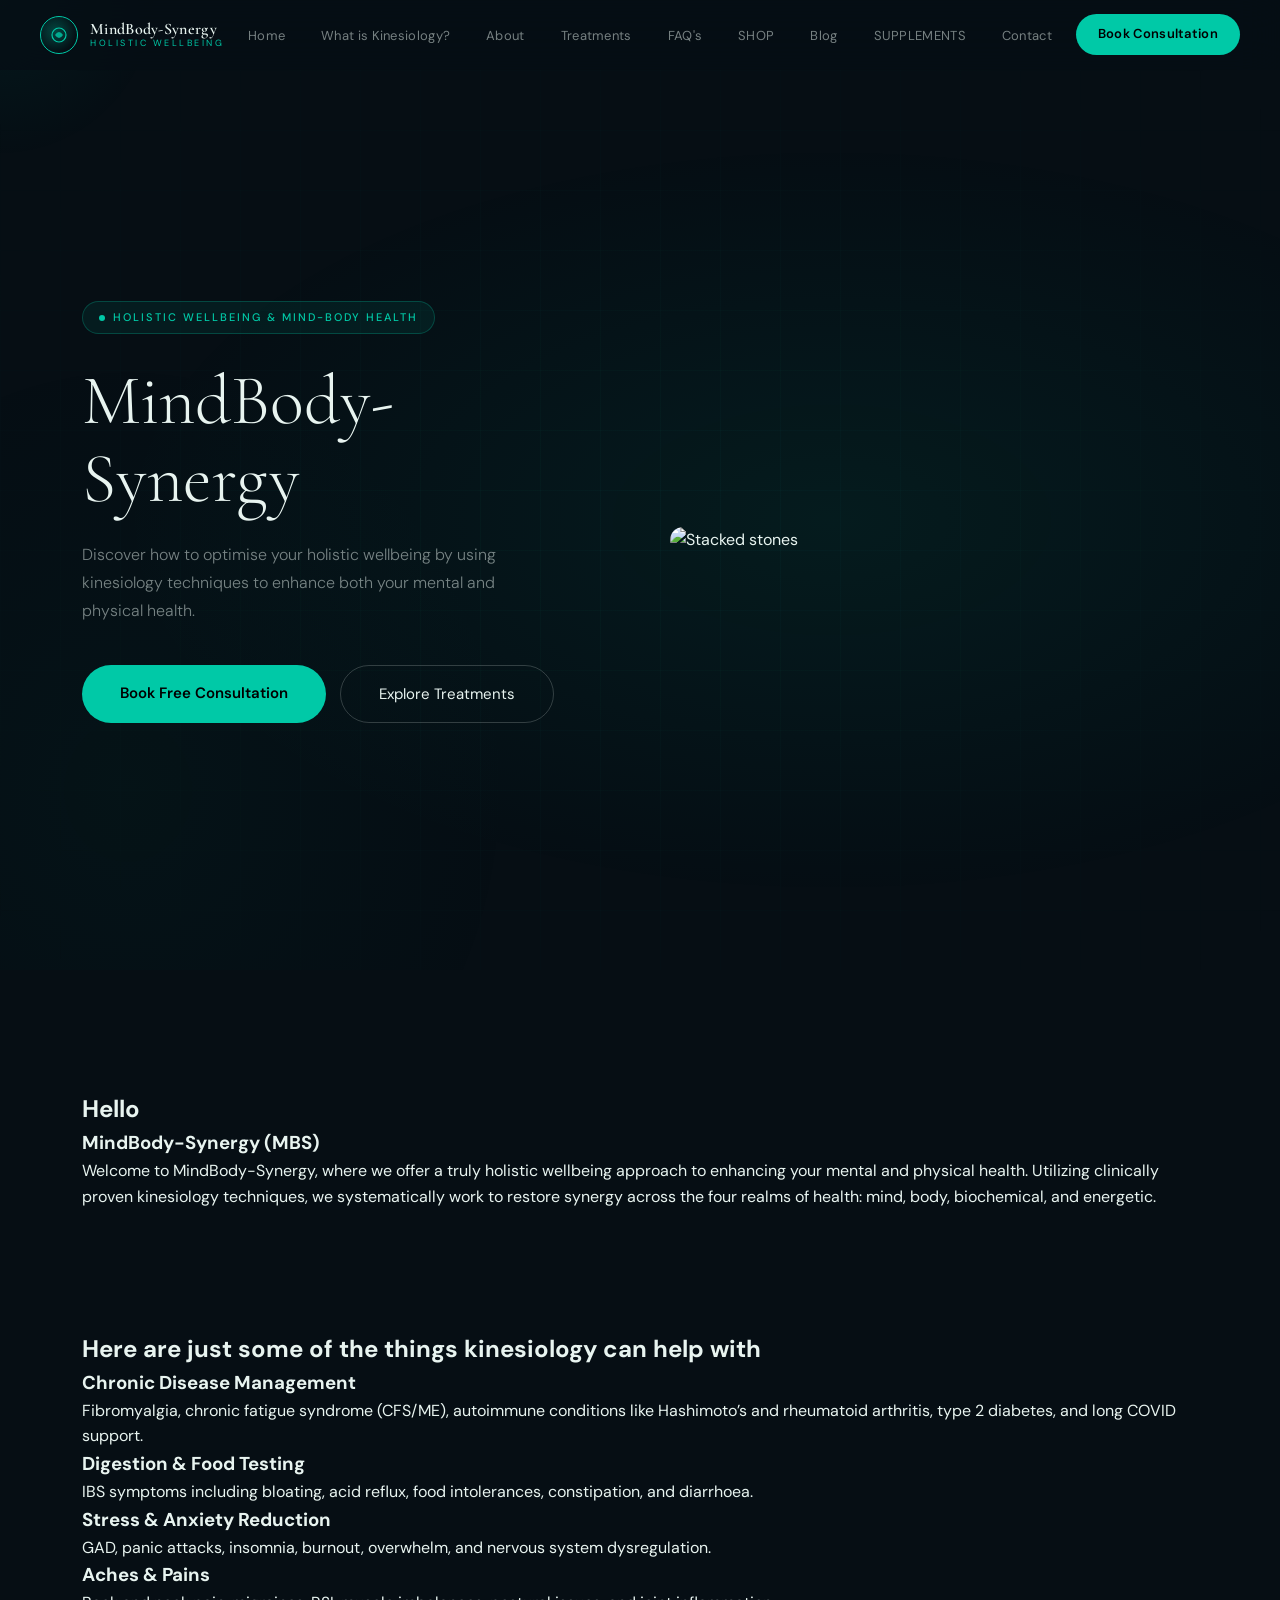
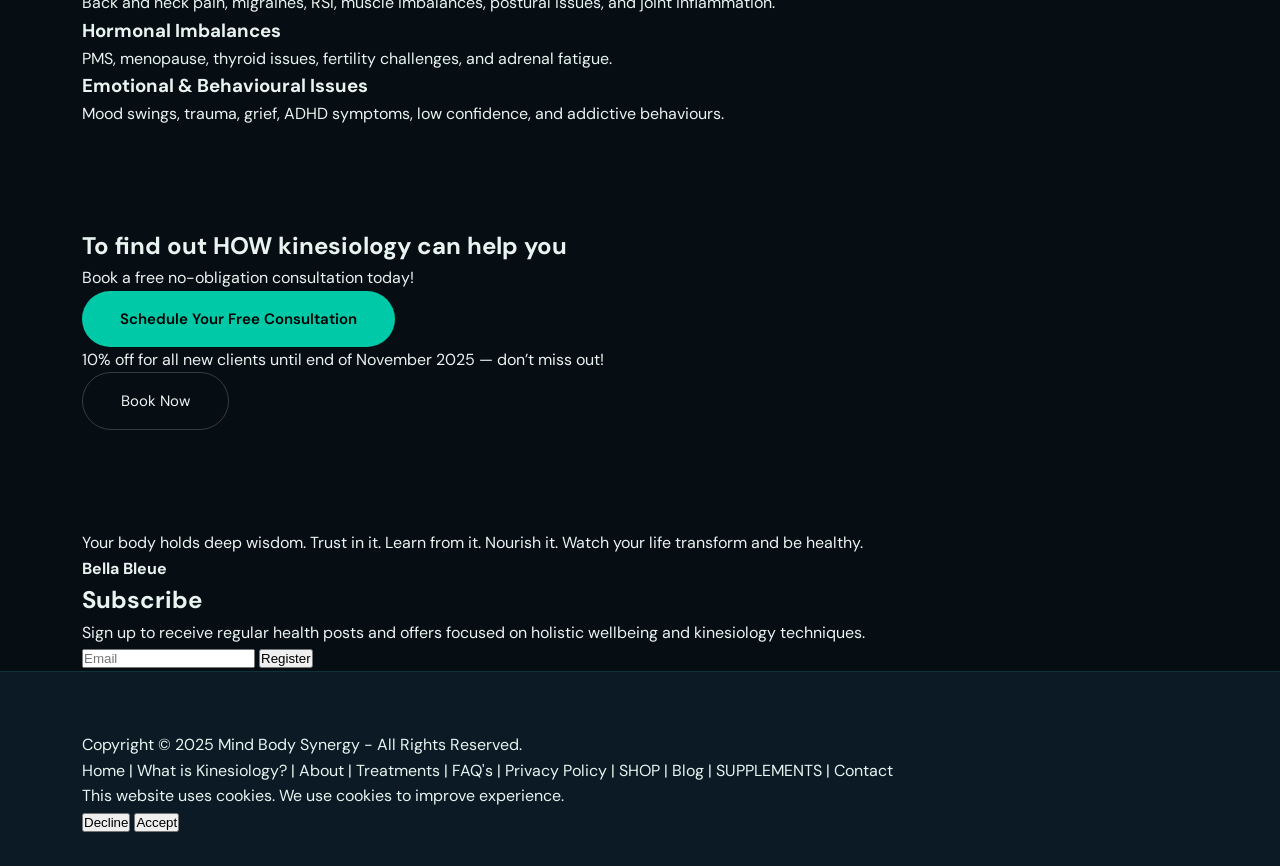
==== commit 45679c1d: "updates" ====
--- a/index.html
+++ b/index.html
@@ -269,16 +269,23 @@
       </div>
       <div class="nav-logo-text">
         <span>MindBody-Synergy</span>
-        <span>Unlock Your Potential</span>
+        <span>Holistic Wellbeing</span>
       </div>
     </a>
+
     <ul class="nav-links">
+      <li><a href="#home">Home</a></li>
+      <li><a href="#kinesiology">What is Kinesiology?</a></li>
       <li><a href="#about">About</a></li>
-      <li><a href="#services">Services</a></li>
-      <li><a href="#features">Why Us</a></li>
-      <li><a href="#testimonials">Stories</a></li>
+      <li><a href="#treatments">Treatments</a></li>
+      <li><a href="#faq">FAQ's</a></li>
+      <li><a href="#shop">SHOP</a></li>
+      <li><a href="#blog">Blog</a></li>
+      <li><a href="#supplements">SUPPLEMENTS</a></li>
+      <li><a href="#contact">Contact</a></li>
     </ul>
-    <a href="#cta-main" class="nav-cta">Book Free Session</a>
+
+    <a href="#cta-main" class="nav-cta">Book Consultation</a>
   </div>
 </nav>
 
@@ -286,439 +293,147 @@
 <section id="hero">
   <div class="hero-bg"></div>
   <div class="hero-grid"></div>
+
   <div class="container">
     <div class="hero-inner">
+
       <div class="hero-left">
         <div class="hero-badge">
           <span class="hero-badge-dot"></span>
-          Holistic Wellness &bull; Mind-Body Balance
+          Holistic Wellbeing & Mind-Body Health
         </div>
-        <h1 class="hero-h1">Restore Your<br><em>Mind & Body</em><br>Naturally.</h1>
-        <p class="hero-sub">A science-backed kinesiology approach to mental clarity, physical recovery, and deep energy alignment — all four realms, one practice.</p>
+
+        <h1 class="hero-h1">MindBody-Synergy</h1>
+
+        <p class="hero-sub">
+          Discover how to optimise your holistic wellbeing by using kinesiology techniques to enhance both your mental and physical health.
+        </p>
+
         <div class="hero-btns">
           <a href="#cta-main" class="btn-primary btn-large btn-glow">Book Free Consultation</a>
-          <a href="#services" class="btn-outline btn-large">Explore Services</a>
-        </div>
-        <div class="hero-stats">
-          <div class="hero-stat">
-            <div class="hero-stat-num">500<sup>+</sup></div>
-            <div class="hero-stat-label">Clients helped</div>
-          </div>
-          <div class="hero-stat">
-            <div class="hero-stat-num">6<sup>+</sup></div>
-            <div class="hero-stat-label">Years practice</div>
-          </div>
-          <div class="hero-stat">
-            <div class="hero-stat-num">98<sup>%</sup></div>
-            <div class="hero-stat-label">Satisfaction</div>
-          </div>
+          <a href="#treatments" class="btn-outline btn-large">Explore Treatments</a>
         </div>
       </div>
 
       <div class="hero-visual">
-        <div class="orb-scene">
-          <div class="orb-ring-outer"></div>
-          <div class="orb-ring-mid"></div>
-          <div class="orb-core">
-            <div class="orb-sheen"></div>
-            <div class="orb-inner-glow"></div>
-            <div class="orb-particles" id="orbParticles"></div>
-          </div>
-          <div class="orbit-item orbit-1"><span class="orbit-icon">&#129504;</span></div>
-          <div class="orbit-item orbit-2"><span class="orbit-icon">&#127807;</span></div>
-          <div class="orbit-item orbit-3"><span class="orbit-icon-sm">&#10024;</span></div>
-        </div>
-        <div class="floating-card floating-card-a">
-          <div class="card-label">Next available</div>
-          <div class="card-value">Tomorrow</div>
-          <div class="card-sub">Free 30-min consultation</div>
-        </div>
-        <div class="floating-card floating-card-b">
-          <div class="card-label">Client rating</div>
-          <div class="card-stars">&#9733;&#9733;&#9733;&#9733;&#9733;</div>
-          <div class="card-sub">5.0 on Trustpilot</div>
-        </div>
+        <img src="https://images.unsplash.com/photo-1529758146491-1e11fd721f77" alt="Stacked stones" style="width:100%;border-radius:20px;">
       </div>
-    </div>
-  </div>
-</section>
-
-<!-- TRUST STRIP -->
-<section id="trust">
-  <div class="container">
-    <div class="trust-inner">
-      <div class="trust-item"><span class="trust-icon">&#127942;</span> Clinically proven techniques</div>
-      <div class="trust-divider"></div>
-      <div class="trust-item"><span class="trust-icon">&#129504;</span> Mind, body & energetic health</div>
-      <div class="trust-divider"></div>
-      <div class="trust-item"><span class="trust-icon">&#9733;</span> 5.0 Trustpilot rating</div>
-      <div class="trust-divider"></div>
-      <div class="trust-item"><span class="trust-icon">&#128203;</span> 500+ clients transformed</div>
-    </div>
-  </div>
-</section>
-
-<!-- ABOUT -->
+
+    </div>
+  </div>
+</section>
+
+<!-- INTRO -->
 <section id="about">
   <div class="container">
-    <div class="about-inner">
-      <div class="about-img-wrap reveal">
-        <div class="about-img-frame">
-          <div class="about-img-pattern"></div>
-          <div class="about-img-text">
-            <div class="about-badge">Est. 2019</div>
-            <div class="about-img-circle">
-              <span class="about-img-circle-icon">&#127807;</span>
-            </div>
-            <div class="about-img-label">Rooted in nature</div>
-          </div>
-        </div>
-        <div class="about-img-accent">
-          <div class="about-tag">4</div>
-          <div class="about-tag-label">Realms of health</div>
-        </div>
-      </div>
-      <div class="about-content">
-        <div class="about-label reveal">Our approach</div>
-        <h2 class="about-h2 reveal reveal-delay-1">A <em>holistic approach</em><br>to true wellness</h2>
-        <p class="about-text reveal reveal-delay-2">At MindBody-Synergy we go beyond symptoms. Using clinically proven kinesiology we systematically restore harmony across every dimension of your being — not just treating what hurts, but uncovering why.</p>
-        <ul class="about-points reveal reveal-delay-3">
-          <li><span class="point-dot">&#129504;</span> Mind balance — calm your nervous system and mental clarity</li>
-          <li><span class="point-dot">&#127807;</span> Physical recovery — address root causes, not just symptoms</li>
-          <li><span class="point-dot">&#10024;</span> Energy alignment — restore your biochemical and energetic flow</li>
-          <li><span class="point-dot">&#128138;</span> Lasting results — personalised sessions that create real change</li>
-        </ul>
-        <a href="#services" class="btn-primary reveal reveal-delay-4">Explore Treatments</a>
-      </div>
-    </div>
-  </div>
-</section>
-
-<!-- SERVICES -->
-<section id="services">
-  <div class="container">
-    <div class="section-eyebrow reveal">What we treat</div>
-    <h2 class="section-h2 reveal reveal-delay-1">How kinesiology can help you</h2>
-    <p class="section-sub reveal reveal-delay-2">Each session is tailored to your unique physiology — mind, body, biochemical, and energetic.</p>
-    <div class="services-grid">
-      <div class="svc-card reveal">
-        <div class="svc-icon">&#129504;</div>
-        <div class="svc-title">Stress & Anxiety</div>
-        <div class="svc-desc">Calm your nervous system, reduce overwhelm, and restore emotional balance through targeted kinesiology techniques.</div>
-        <a class="svc-link">Learn more &#8594;</a>
-      </div>
-      <div class="svc-card reveal reveal-delay-1">
-        <div class="svc-icon">&#128138;</div>
-        <div class="svc-title">Chronic Disease</div>
-        <div class="svc-desc">Support for fibromyalgia, CFS/ME, Hashimoto's, long COVID and autoimmune conditions — naturally.</div>
-        <a class="svc-link">Learn more &#8594;</a>
-      </div>
-      <div class="svc-card reveal reveal-delay-2">
-        <div class="svc-icon">&#127860;</div>
-        <div class="svc-title">Digestion & Food</div>
-        <div class="svc-desc">IBS, bloating, acid reflux, and food intolerances addressed from the root — not just managed.</div>
-        <a class="svc-link">Learn more &#8594;</a>
-      </div>
-      <div class="svc-card reveal reveal-delay-1">
-        <div class="svc-icon">&#128296;</div>
-        <div class="svc-title">Aches & Pains</div>
-        <div class="svc-desc">Back pain, migraines, RSI, muscle imbalances and tension headaches — corrected at the source.</div>
-        <a class="svc-link">Learn more &#8594;</a>
-      </div>
-      <div class="svc-card reveal reveal-delay-2">
-        <div class="svc-icon">&#127807;</div>
-        <div class="svc-title">Hormonal Balance</div>
-        <div class="svc-desc">PMS, perimenopause, hypothyroidism, and adrenal fatigue — brought back into natural rhythm.</div>
-        <a class="svc-link">Learn more &#8594;</a>
-      </div>
-      <div class="svc-card reveal reveal-delay-3">
-        <div class="svc-icon">&#129505;</div>
-        <div class="svc-title">Emotional Wellbeing</div>
-        <div class="svc-desc">Mood swings, trauma, grief, low self-esteem and behavioural patterns — released, not suppressed.</div>
-        <a class="svc-link">Learn more &#8594;</a>
-      </div>
-    </div>
-  </div>
-</section>
-
-<!-- FEATURES -->
-<section id="features">
-  <div class="container">
-    <div class="features-inner">
-      <div class="features-visual reveal">
-        <div class="feat-bg-card">
-          <div class="feat-bg-glow"></div>
-          <div class="feat-grid-dots"></div>
-          <div class="feat-items">
-            <div class="feat-item-card">
-              <div class="feat-item-icon">&#127919;</div>
-              <div>
-                <div class="feat-item-title">Personalised sessions</div>
-                <div class="feat-item-sub">Tailored to your unique body and goals</div>
-              </div>
-              <div class="feat-checkmark">&#10003;</div>
-            </div>
-            <div class="feat-item-card">
-              <div class="feat-item-icon">&#128203;</div>
-              <div>
-                <div class="feat-item-title">Clinically proven</div>
-                <div class="feat-item-sub">Backed by kinesiology science</div>
-              </div>
-              <div class="feat-checkmark">&#10003;</div>
-            </div>
-            <div class="feat-item-card">
-              <div class="feat-item-icon">&#127807;</div>
-              <div>
-                <div class="feat-item-title">Holistic healing</div>
-                <div class="feat-item-sub">All four realms of health addressed</div>
-              </div>
-              <div class="feat-checkmark">&#10003;</div>
-            </div>
-            <div class="feat-item-card">
-              <div class="feat-item-icon">&#128336;</div>
-              <div>
-                <div class="feat-item-title">Lasting results</div>
-                <div class="feat-item-sub">Addressing root causes, not symptoms</div>
-              </div>
-              <div class="feat-checkmark">&#10003;</div>
-            </div>
-            <div class="feat-item-card">
-              <div class="feat-item-icon">&#127942;</div>
-              <div>
-                <div class="feat-item-title">Experienced practitioner</div>
-                <div class="feat-item-sub">6+ years, 500+ clients helped</div>
-              </div>
-              <div class="feat-checkmark">&#10003;</div>
-            </div>
-          </div>
-        </div>
-      </div>
-      <div class="features-content">
-        <div class="about-label reveal">Why choose us</div>
-        <h2 class="about-h2 reveal reveal-delay-1">The MindBody-Synergy <em>difference</em></h2>
-        <p class="about-text reveal reveal-delay-2">We don't offer generic wellness plans. Every session begins with listening — truly understanding your body's signals — then applying precise, proven kinesiology to restore what's out of balance.</p>
-        <p class="about-text reveal reveal-delay-3">Our approach works across mind, body, biochemical, and energetic realms simultaneously — because real health doesn't exist in silos.</p>
-        <a href="#cta-main" class="btn-primary reveal reveal-delay-4">Start Your Journey</a>
-      </div>
-    </div>
-  </div>
-</section>
-
-<!-- MAIN CTA -->
+
+    <h2>Hello</h2>
+    <h3>MindBody-Synergy (MBS)</h3>
+
+    <p>
+      Welcome to MindBody-Synergy, where we offer a truly holistic wellbeing approach to enhancing your mental and physical health.
+      Utilizing clinically proven kinesiology techniques, we systematically work to restore synergy across the four realms of health:
+      mind, body, biochemical, and energetic.
+    </p>
+
+  </div>
+</section>
+
+<!-- TREATMENTS -->
+<section id="treatments">
+  <div class="container">
+
+    <h2>Here are just some of the things kinesiology can help with</h2>
+
+    <div>
+      <h3>Chronic Disease Management</h3>
+      <p>Fibromyalgia, chronic fatigue syndrome (CFS/ME), autoimmune conditions like Hashimoto’s and rheumatoid arthritis, type 2 diabetes, and long COVID support.</p>
+    </div>
+
+    <div>
+      <h3>Digestion & Food Testing</h3>
+      <p>IBS symptoms including bloating, acid reflux, food intolerances, constipation, and diarrhoea.</p>
+    </div>
+
+    <div>
+      <h3>Stress & Anxiety Reduction</h3>
+      <p>GAD, panic attacks, insomnia, burnout, overwhelm, and nervous system dysregulation.</p>
+    </div>
+
+    <div>
+      <h3>Aches & Pains</h3>
+      <p>Back and neck pain, migraines, RSI, muscle imbalances, postural issues, and joint inflammation.</p>
+    </div>
+
+    <div>
+      <h3>Hormonal Imbalances</h3>
+      <p>PMS, menopause, thyroid issues, fertility challenges, and adrenal fatigue.</p>
+    </div>
+
+    <div>
+      <h3>Emotional & Behavioural Issues</h3>
+      <p>Mood swings, trauma, grief, ADHD symptoms, low confidence, and addictive behaviours.</p>
+    </div>
+
+  </div>
+</section>
+
+<!-- CTA -->
 <section id="cta-main">
-  <div class="cta-bg"></div>
-  <div class="cta-lines"></div>
-  <div class="container">
-    <div class="cta-inner">
-      <div class="cta-label reveal">Get started today</div>
-      <h2 class="cta-h2 reveal reveal-delay-1">Start your<br><em>healing journey</em> today</h2>
-      <p class="cta-sub reveal reveal-delay-2">Book a free 30-minute consultation and take your first step toward complete mind-body balance.</p>
-      <div class="cta-btns reveal reveal-delay-3">
-        <a href="#" class="btn-primary btn-large btn-glow">Book Free Consultation</a>
-        <a href="#testimonials" class="btn-outline btn-large">Read Client Stories</a>
-      </div>
-    </div>
-  </div>
-</section>
-
-<!-- TESTIMONIALS -->
-<section id="testimonials">
-  <div class="container">
-    <div class="section-eyebrow reveal">Client stories</div>
-    <h2 class="section-h2 reveal reveal-delay-1">Real transformations,<br>real people</h2>
-    <div class="testimonials-grid">
-      <div class="testi-card reveal">
-        <div class="testi-stars">&#9733;&#9733;&#9733;&#9733;&#9733;</div>
-        <div class="testi-quote">"</div>
-        <p class="testi-text">After years of fibromyalgia I was sceptical — but within 6 sessions I had more energy than I'd felt in a decade. Life-changing doesn't cover it.</p>
-        <div class="testi-author">
-          <div class="testi-avatar">SR</div>
-          <div>
-            <div class="testi-name">Sarah R.</div>
-            <div class="testi-meta">Fibromyalgia & chronic fatigue</div>
-          </div>
-        </div>
-      </div>
-      <div class="testi-card reveal reveal-delay-1">
-        <div class="testi-stars">&#9733;&#9733;&#9733;&#9733;&#9733;</div>
-        <div class="testi-quote">"</div>
-        <p class="testi-text">My anxiety was debilitating. MindBody-Synergy helped me understand what my body was telling me — and gave me the tools to actually respond to it.</p>
-        <div class="testi-author">
-          <div class="testi-avatar">JM</div>
-          <div>
-            <div class="testi-name">James M.</div>
-            <div class="testi-meta">Anxiety & stress management</div>
-          </div>
-        </div>
-      </div>
-      <div class="testi-card reveal reveal-delay-2">
-        <div class="testi-stars">&#9733;&#9733;&#9733;&#9733;&#9733;</div>
-        <div class="testi-quote">"</div>
-        <p class="testi-text">I struggled with IBS for 8 years. Three months of kinesiology sessions and I finally have my life back. I can eat without fear again.</p>
-        <div class="testi-author">
-          <div class="testi-avatar">EK</div>
-          <div>
-            <div class="testi-name">Emma K.</div>
-            <div class="testi-meta">IBS & food sensitivities</div>
-          </div>
-        </div>
-      </div>
-    </div>
-  </div>
-</section>
-
-<!-- FINAL CTA -->
-<section id="cta-final">
-  <div class="container">
-    <div class="cta-final-inner">
-      <div class="section-eyebrow reveal">Take the first step</div>
-      <h2 class="cta-h2 reveal reveal-delay-1" style="font-size:clamp(28px,3.5vw,44px)">Ready to unlock your<br><em>health potential?</em></h2>
-      <div class="cta-final-btns reveal reveal-delay-2">
-        <a href="#" class="btn-primary btn-large btn-glow">Book a Session</a>
-        <a href="#" class="btn-outline btn-large">I Have Questions First</a>
-      </div>
-    </div>
+  <div class="container">
+
+    <h2>To find out HOW kinesiology can help you</h2>
+    <p>Book a free no-obligation consultation today!</p>
+
+    <a href="#" class="btn-primary btn-large">Schedule Your Free Consultation</a>
+
+    <p>10% off for all new clients until end of November 2025 — don’t miss out!</p>
+
+    <a href="#" class="btn-outline btn-large">Book Now</a>
+
+  </div>
+</section>
+
+<!-- QUOTE -->
+<section>
+  <div class="container">
+    <p>
+      Your body holds deep wisdom. Trust in it. Learn from it. Nourish it.
+      Watch your life transform and be healthy.
+    </p>
+
+    <strong>Bella Bleue</strong>
   </div>
 </section>
 
 <!-- SUBSCRIBE -->
-<section id="subscribe">
-  <div class="container">
-    <div class="subscribe-inner reveal">
-      <h2 class="subscribe-h2">Stay connected to your wellness</h2>
-      <p class="subscribe-sub">Get free wellness tips, kinesiology insights, and exclusive offers delivered to your inbox every week.</p>
-      <div class="subscribe-form">
-        <input type="email" class="subscribe-input" placeholder="Your email address"/>
-        <a href="#" class="btn-primary" style="white-space:nowrap;line-height:1">Subscribe Free</a>
-      </div>
-    </div>
+<section>
+  <div class="container">
+    <h2>Subscribe</h2>
+    <p>Sign up to receive regular health posts and offers focused on holistic wellbeing and kinesiology techniques.</p>
+
+    <input type="email" placeholder="Email">
+    <button>Register</button>
   </div>
 </section>
 
 <!-- FOOTER -->
 <footer>
   <div class="container">
-    <div class="footer-grid">
-      <div class="footer-brand">
-        <a href="#" class="nav-logo" style="text-decoration:none">
-          <div class="nav-logo-mark">
-            <svg viewBox="0 0 18 18" fill="none"><circle cx="9" cy="9" r="7" stroke="#00c9a7" stroke-width="1.2"/><path d="M5 9 Q9 3 13 9 Q9 15 5 9Z" fill="#00c9a7" opacity=".8"/></svg>
-          </div>
-          <div class="nav-logo-text">
-            <span>MindBody-Synergy</span>
-            <span>Unlock Your Potential</span>
-          </div>
-        </a>
-        <p>Clinically proven kinesiology for your mind, body, biochemical, and energetic health. Serving clients worldwide.</p>
-        <div class="footer-social">
-          <div class="social-btn">f</div>
-          <div class="social-btn">in</div>
-          <div class="social-btn">&#x40;</div>
-          <div class="social-btn">&#9654;</div>
-        </div>
-      </div>
-      <div class="footer-col">
-        <h4>Services</h4>
-        <ul>
-          <li><a href="#">Stress & Anxiety</a></li>
-          <li><a href="#">Chronic Disease</a></li>
-          <li><a href="#">Digestion & Food</a></li>
-          <li><a href="#">Hormonal Balance</a></li>
-          <li><a href="#">Aches & Pains</a></li>
-        </ul>
-      </div>
-      <div class="footer-col">
-        <h4>Company</h4>
-        <ul>
-          <li><a href="#">About</a></li>
-          <li><a href="#">FAQ</a></li>
-          <li><a href="#">Blog</a></li>
-          <li><a href="#">Supplements</a></li>
-          <li><a href="#">Privacy Policy</a></li>
-        </ul>
-      </div>
-      <div class="footer-col">
-        <h4>Contact</h4>
-        <ul>
-          <li><a href="mailto:hello@mindbody-synergy.com">hello@mindbody-synergy.com</a></li>
-          <li><a href="#">Book a session</a></li>
-          <li><a href="#">Free consultation</a></li>
-        </ul>
-      </div>
-    </div>
-    <div class="footer-bottom">
-      <div class="footer-copy">&copy; 2025 MindBody-Synergy. All rights reserved.</div>
-      <div class="footer-badge">Premium Wellness</div>
-    </div>
+
+    <p>Copyright © 2025 Mind Body Synergy - All Rights Reserved.</p>
+
+    <p>
+      Home | What is Kinesiology? | About | Treatments | FAQ's | Privacy Policy | SHOP | Blog | SUPPLEMENTS | Contact
+    </p>
+
+    <p>This website uses cookies. We use cookies to improve experience.</p>
+
+    <button>Decline</button>
+    <button>Accept</button>
+
   </div>
 </footer>
 
-<script>
-// Cursor glow
-const glow = document.getElementById('cursorGlow');
-document.addEventListener('mousemove', e => {
-  glow.style.left = e.clientX + 'px';
-  glow.style.top = e.clientY + 'px';
-});
-
-// Navbar scroll effect
-const navbar = document.getElementById('navbar');
-window.addEventListener('scroll', () => {
-  navbar.classList.toggle('scrolled', window.scrollY > 40);
-});
-
-// Scroll reveal
-const revealEls = document.querySelectorAll('.reveal');
-const observer = new IntersectionObserver(entries => {
-  entries.forEach(e => { if (e.isIntersecting) { e.target.classList.add('visible'); observer.unobserve(e.target); } });
-}, { threshold: 0.12 });
-revealEls.forEach(el => observer.observe(el));
-
-// Orb particles
-const particlesContainer = document.getElementById('orbParticles');
-if (particlesContainer) {
-  for (let i = 0; i < 18; i++) {
-    const dot = document.createElement('div');
-    dot.className = 'orb-dot';
-    const angle = Math.random() * 360;
-    const radius = 30 + Math.random() * 110;
-    const x = 50 + radius * Math.cos(angle * Math.PI / 180) / 2.2;
-    const y = 50 + radius * Math.sin(angle * Math.PI / 180) / 2.2;
-    dot.style.cssText = `left:${x}%;top:${y}%;opacity:${0.2 + Math.random() * 0.5};width:${1 + Math.random() * 2}px;height:${1 + Math.random() * 2}px`;
-    particlesContainer.appendChild(dot);
-  }
-}
-
-// Smooth anchor scroll
-document.querySelectorAll('a[href^="#"]').forEach(a => {
-  a.addEventListener('click', e => {
-    const target = document.querySelector(a.getAttribute('href'));
-    if (target) { e.preventDefault(); target.scrollIntoView({ behavior: 'smooth' }); }
-  });
-});
-
-// Counter animation for stats
-const statNums = document.querySelectorAll('.hero-stat-num');
-const statsObserver = new IntersectionObserver(entries => {
-  entries.forEach(entry => {
-    if (entry.isIntersecting) {
-      const el = entry.target;
-      const sup = el.querySelector('sup');
-      const suffix = sup ? sup.textContent : '';
-      const target = parseInt(el.textContent);
-      let count = 0;
-      const step = Math.ceil(target / 40);
-      const interval = setInterval(() => {
-        count = Math.min(count + step, target);
-        el.textContent = count;
-        if (sup) el.appendChild(sup);
-        if (count >= target) clearInterval(interval);
-      }, 30);
-      statsObserver.unobserve(el);
-    }
-  });
-}, { threshold: 0.5 });
-statNums.forEach(el => statsObserver.observe(el));
-</script>
 </body>
 </html>
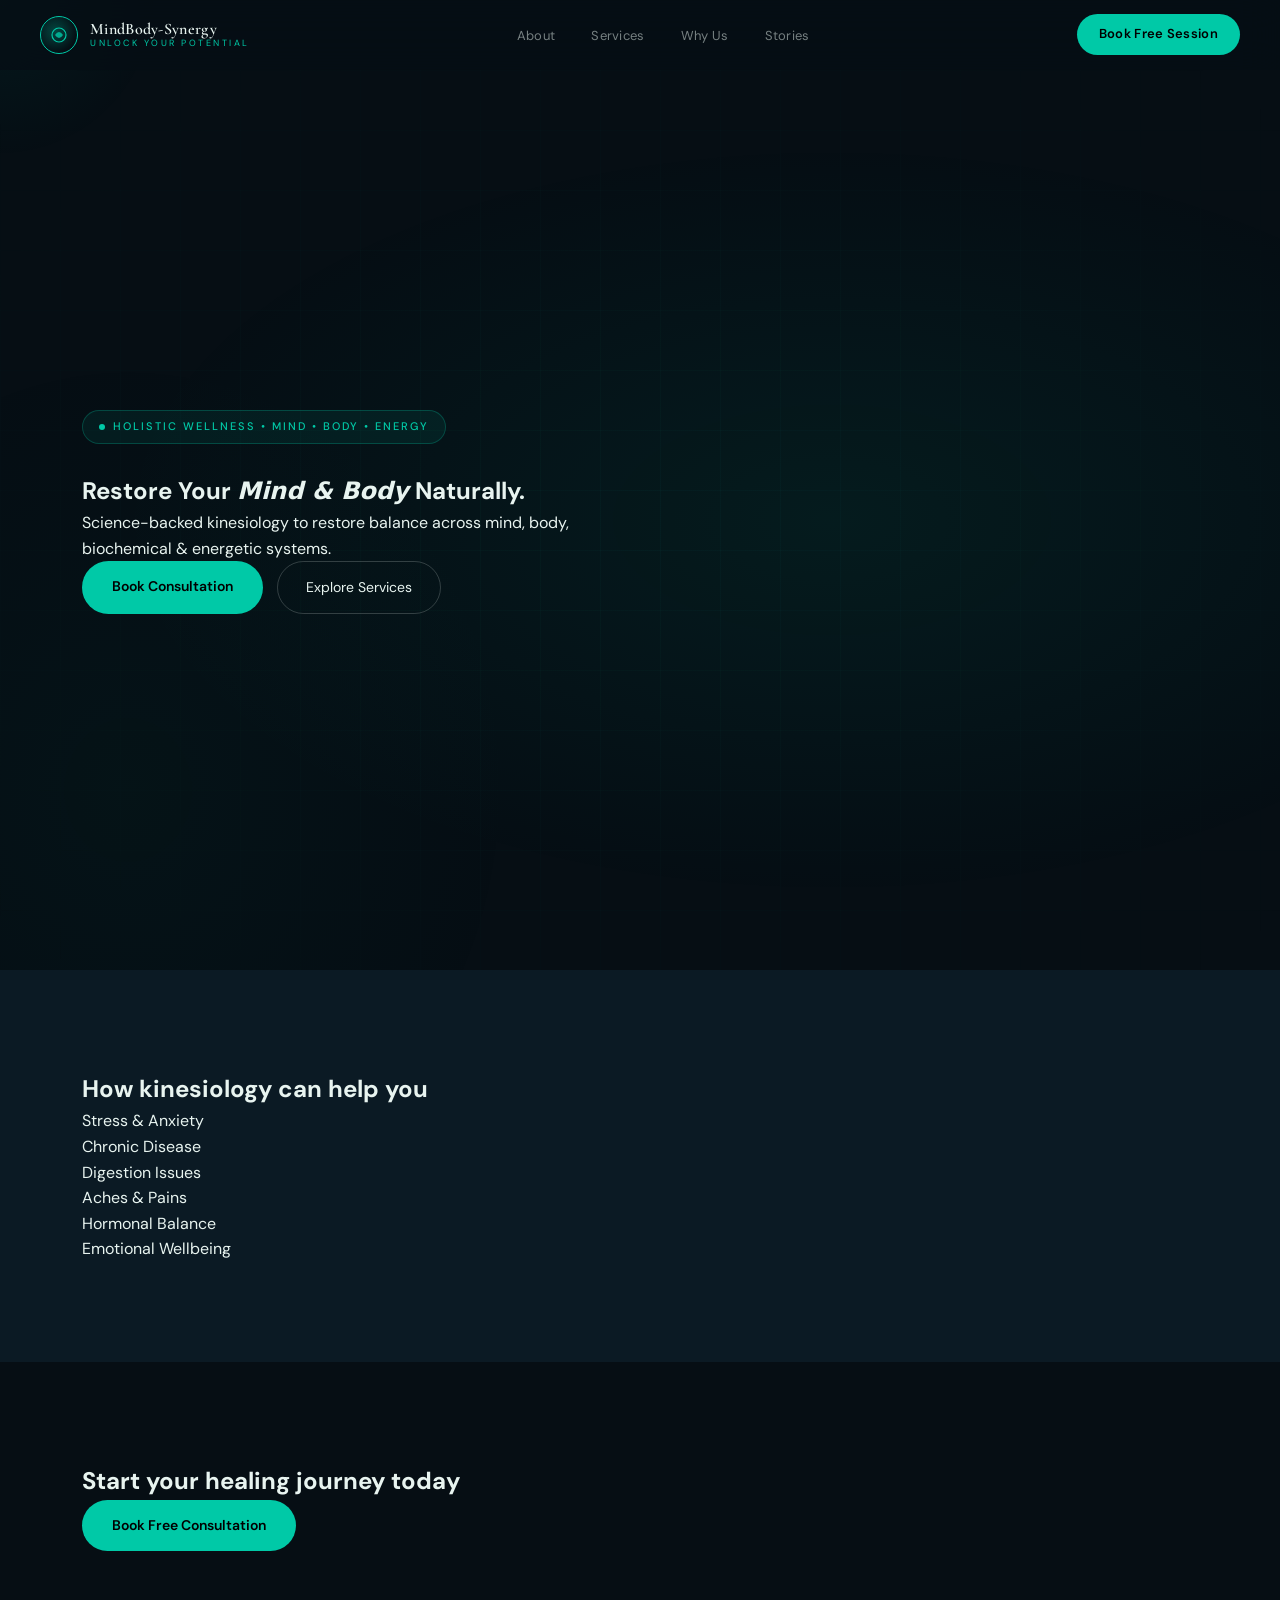
==== commit 58319851: "updates" ====
--- a/index.html
+++ b/index.html
@@ -269,23 +269,18 @@
       </div>
       <div class="nav-logo-text">
         <span>MindBody-Synergy</span>
-        <span>Holistic Wellbeing</span>
+        <span>Unlock Your Potential</span>
       </div>
     </a>
 
     <ul class="nav-links">
-      <li><a href="#home">Home</a></li>
-      <li><a href="#kinesiology">What is Kinesiology?</a></li>
       <li><a href="#about">About</a></li>
-      <li><a href="#treatments">Treatments</a></li>
-      <li><a href="#faq">FAQ's</a></li>
-      <li><a href="#shop">SHOP</a></li>
-      <li><a href="#blog">Blog</a></li>
-      <li><a href="#supplements">SUPPLEMENTS</a></li>
-      <li><a href="#contact">Contact</a></li>
+      <li><a href="#services">Services</a></li>
+      <li><a href="#features">Why Us</a></li>
+      <li><a href="#testimonials">Stories</a></li>
     </ul>
 
-    <a href="#cta-main" class="nav-cta">Book Consultation</a>
+    <a href="#cta-main" class="nav-cta">Book Free Session</a>
   </div>
 </nav>
 
@@ -300,80 +295,36 @@
       <div class="hero-left">
         <div class="hero-badge">
           <span class="hero-badge-dot"></span>
-          Holistic Wellbeing & Mind-Body Health
+          Holistic Wellness • Mind • Body • Energy
         </div>
 
-        <h1 class="hero-h1">MindBody-Synergy</h1>
-
-        <p class="hero-sub">
-          Discover how to optimise your holistic wellbeing by using kinesiology techniques to enhance both your mental and physical health.
-        </p>
+        <h1>Restore Your <em>Mind & Body</em> Naturally.</h1>
+
+        <p>Science-backed kinesiology to restore balance across mind, body, biochemical & energetic systems.</p>
 
         <div class="hero-btns">
-          <a href="#cta-main" class="btn-primary btn-large btn-glow">Book Free Consultation</a>
-          <a href="#treatments" class="btn-outline btn-large">Explore Treatments</a>
+          <a href="#cta-main" class="btn-primary">Book Consultation</a>
+          <a href="#services" class="btn-outline">Explore Services</a>
         </div>
-      </div>
-
-      <div class="hero-visual">
-        <img src="https://images.unsplash.com/photo-1529758146491-1e11fd721f77" alt="Stacked stones" style="width:100%;border-radius:20px;">
+
       </div>
 
     </div>
   </div>
 </section>
 
-<!-- INTRO -->
-<section id="about">
+<!-- SERVICES -->
+<section id="services">
   <div class="container">
 
-    <h2>Hello</h2>
-    <h3>MindBody-Synergy (MBS)</h3>
-
-    <p>
-      Welcome to MindBody-Synergy, where we offer a truly holistic wellbeing approach to enhancing your mental and physical health.
-      Utilizing clinically proven kinesiology techniques, we systematically work to restore synergy across the four realms of health:
-      mind, body, biochemical, and energetic.
-    </p>
-
-  </div>
-</section>
-
-<!-- TREATMENTS -->
-<section id="treatments">
-  <div class="container">
-
-    <h2>Here are just some of the things kinesiology can help with</h2>
-
-    <div>
-      <h3>Chronic Disease Management</h3>
-      <p>Fibromyalgia, chronic fatigue syndrome (CFS/ME), autoimmune conditions like Hashimoto’s and rheumatoid arthritis, type 2 diabetes, and long COVID support.</p>
-    </div>
-
-    <div>
-      <h3>Digestion & Food Testing</h3>
-      <p>IBS symptoms including bloating, acid reflux, food intolerances, constipation, and diarrhoea.</p>
-    </div>
-
-    <div>
-      <h3>Stress & Anxiety Reduction</h3>
-      <p>GAD, panic attacks, insomnia, burnout, overwhelm, and nervous system dysregulation.</p>
-    </div>
-
-    <div>
-      <h3>Aches & Pains</h3>
-      <p>Back and neck pain, migraines, RSI, muscle imbalances, postural issues, and joint inflammation.</p>
-    </div>
-
-    <div>
-      <h3>Hormonal Imbalances</h3>
-      <p>PMS, menopause, thyroid issues, fertility challenges, and adrenal fatigue.</p>
-    </div>
-
-    <div>
-      <h3>Emotional & Behavioural Issues</h3>
-      <p>Mood swings, trauma, grief, ADHD symptoms, low confidence, and addictive behaviours.</p>
-    </div>
+    <h2>How kinesiology can help you</h2>
+
+    <div>Stress & Anxiety</div>
+    <div>Chronic Disease</div>
+    <div>Digestion Issues</div>
+    <div>Aches & Pains</div>
+    <div>Hormonal Balance</div>
+    <div>Emotional Wellbeing</div>
 
   </div>
 </section>
@@ -381,59 +332,10 @@
 <!-- CTA -->
 <section id="cta-main">
   <div class="container">
-
-    <h2>To find out HOW kinesiology can help you</h2>
-    <p>Book a free no-obligation consultation today!</p>
-
-    <a href="#" class="btn-primary btn-large">Schedule Your Free Consultation</a>
-
-    <p>10% off for all new clients until end of November 2025 — don’t miss out!</p>
-
-    <a href="#" class="btn-outline btn-large">Book Now</a>
-
+    <h2>Start your healing journey today</h2>
+    <a href="#" class="btn-primary">Book Free Consultation</a>
   </div>
 </section>
 
-<!-- QUOTE -->
-<section>
-  <div class="container">
-    <p>
-      Your body holds deep wisdom. Trust in it. Learn from it. Nourish it.
-      Watch your life transform and be healthy.
-    </p>
-
-    <strong>Bella Bleue</strong>
-  </div>
-</section>
-
-<!-- SUBSCRIBE -->
-<section>
-  <div class="container">
-    <h2>Subscribe</h2>
-    <p>Sign up to receive regular health posts and offers focused on holistic wellbeing and kinesiology techniques.</p>
-
-    <input type="email" placeholder="Email">
-    <button>Register</button>
-  </div>
-</section>
-
-<!-- FOOTER -->
-<footer>
-  <div class="container">
-
-    <p>Copyright © 2025 Mind Body Synergy - All Rights Reserved.</p>
-
-    <p>
-      Home | What is Kinesiology? | About | Treatments | FAQ's | Privacy Policy | SHOP | Blog | SUPPLEMENTS | Contact
-    </p>
-
-    <p>This website uses cookies. We use cookies to improve experience.</p>
-
-    <button>Decline</button>
-    <button>Accept</button>
-
-  </div>
-</footer>
-
 </body>
 </html>
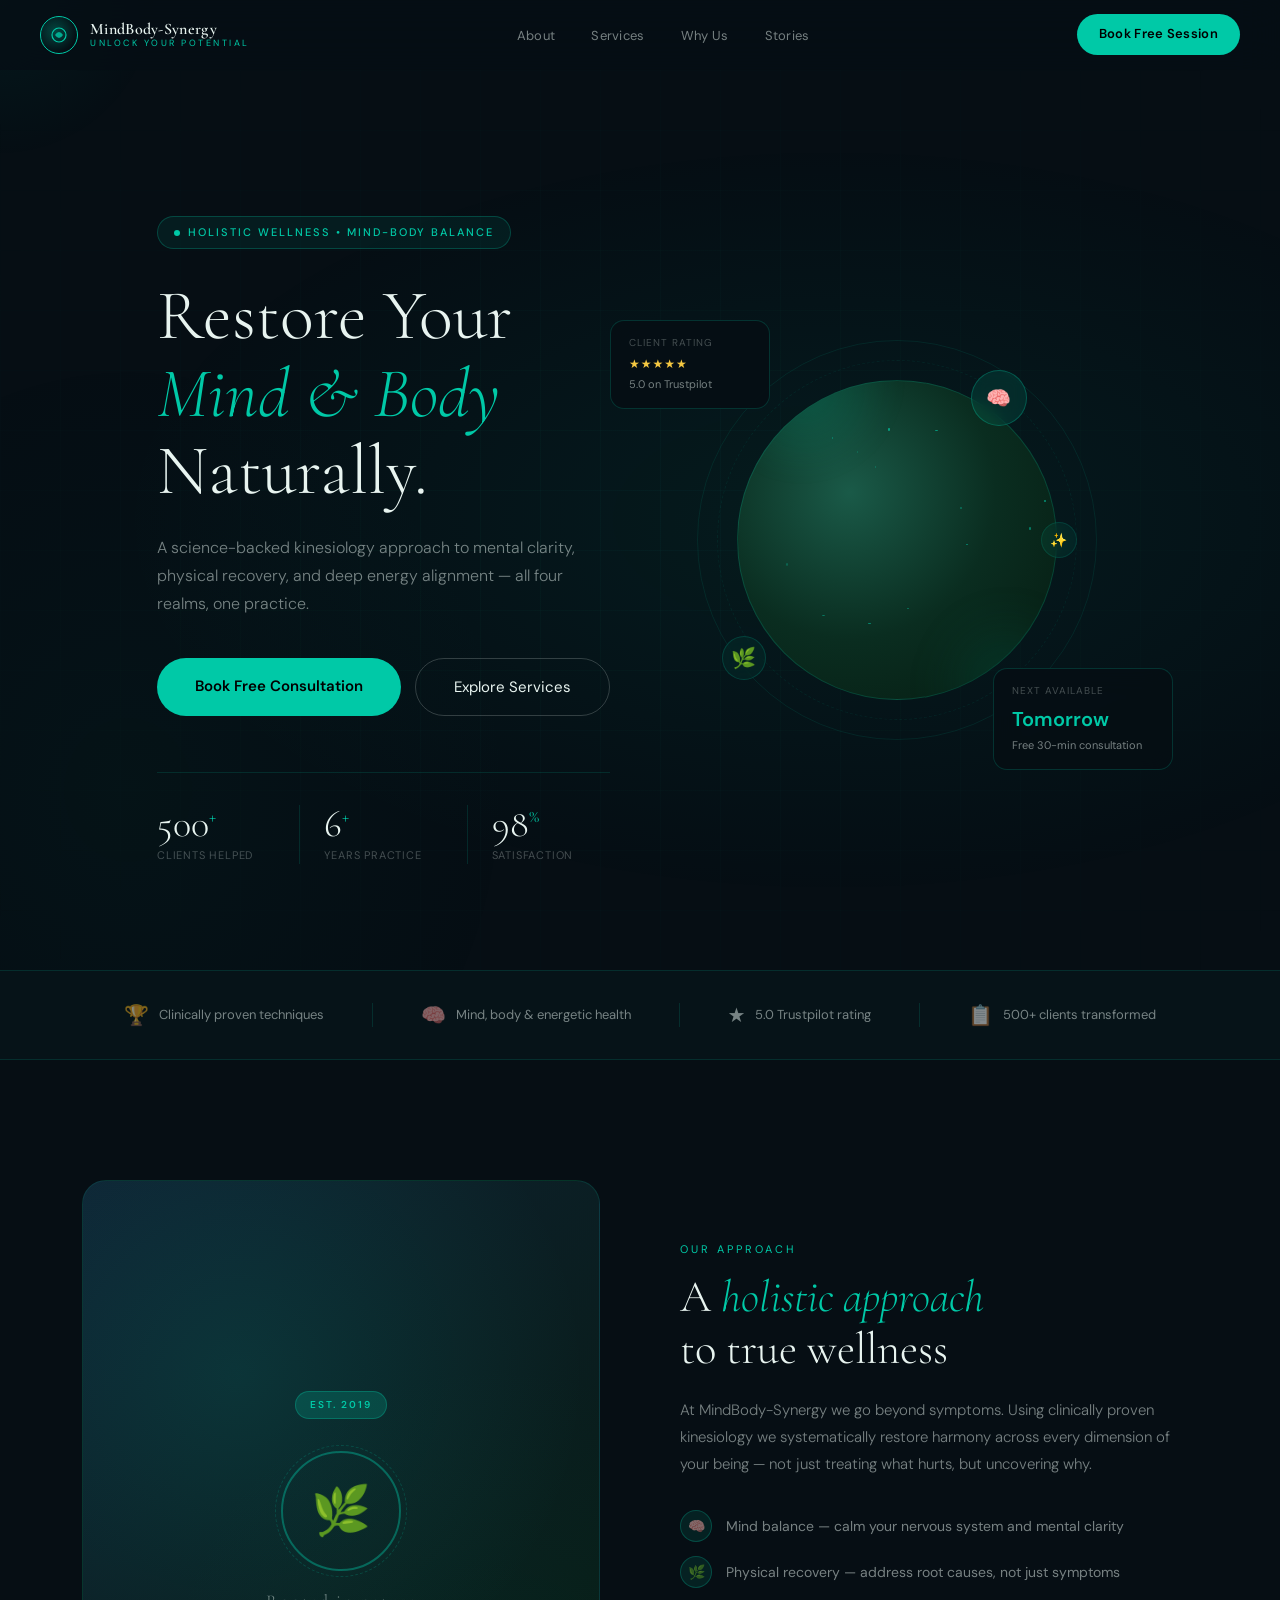
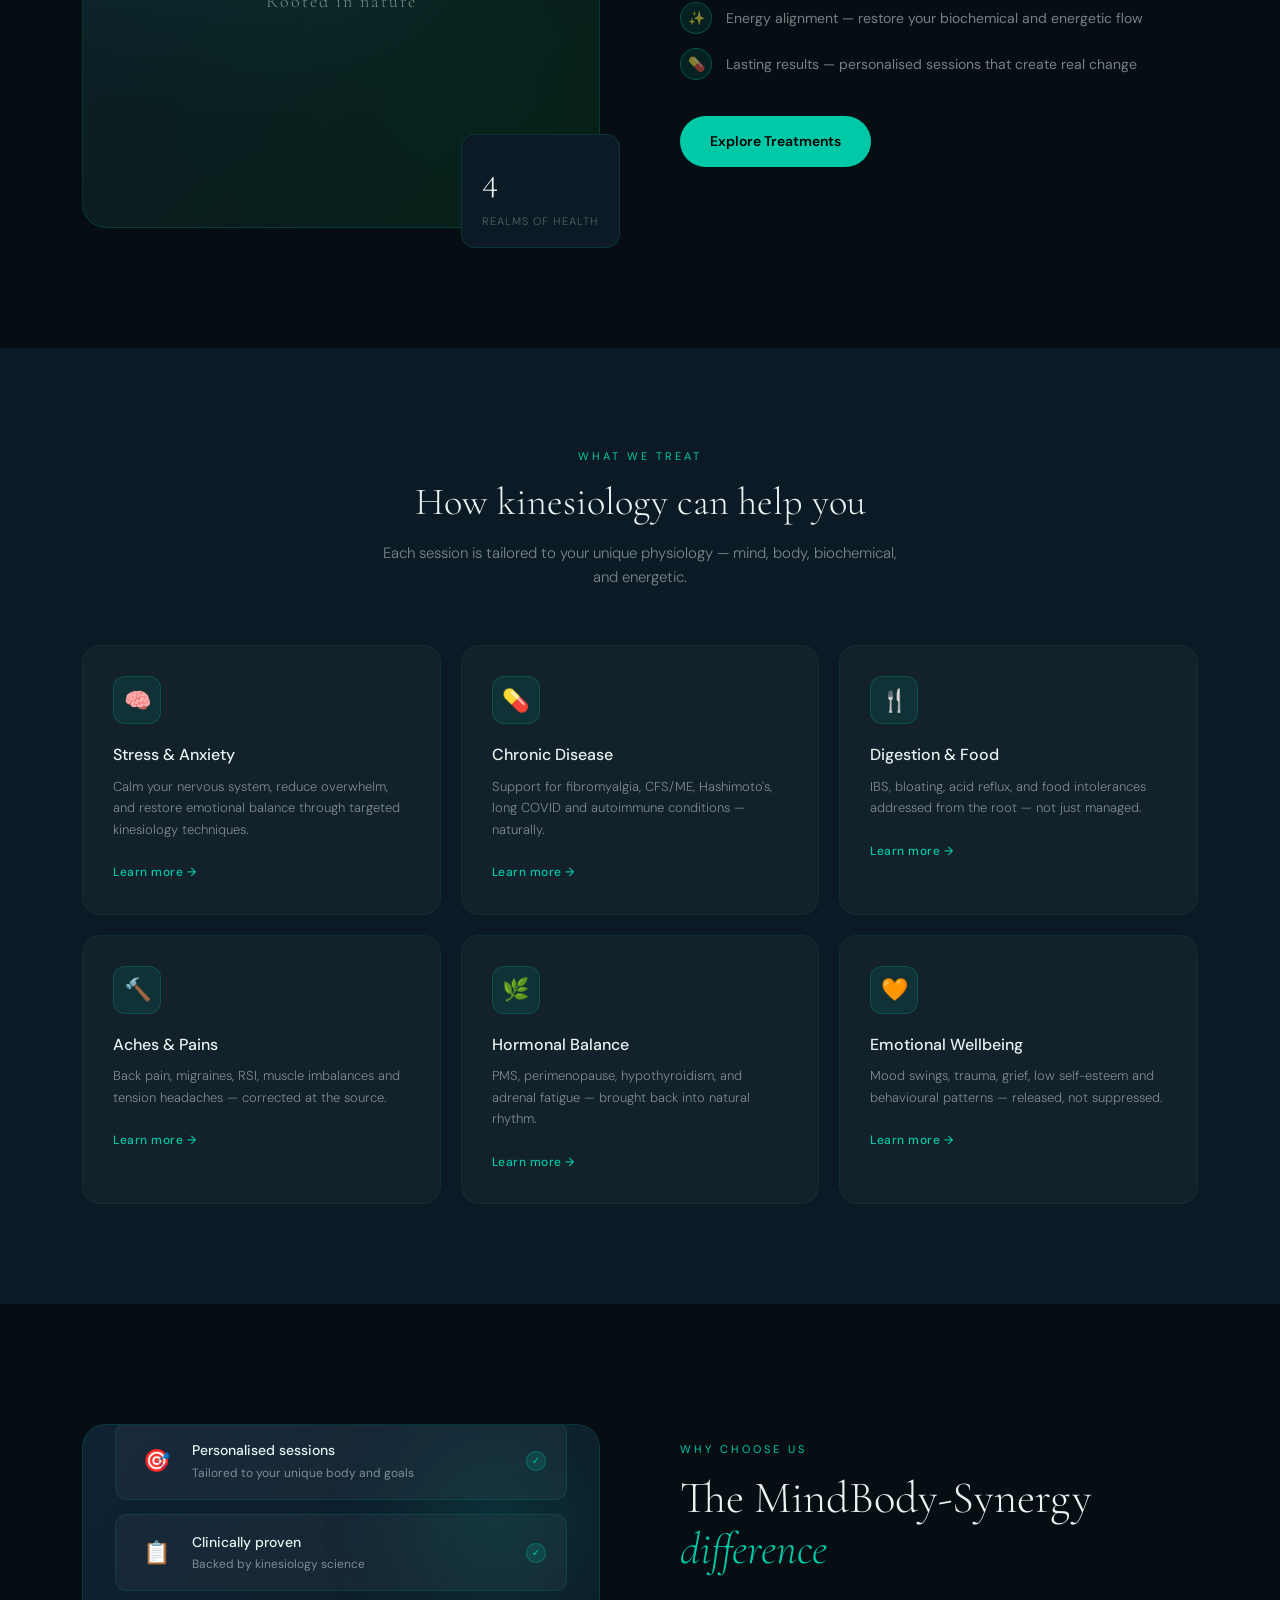
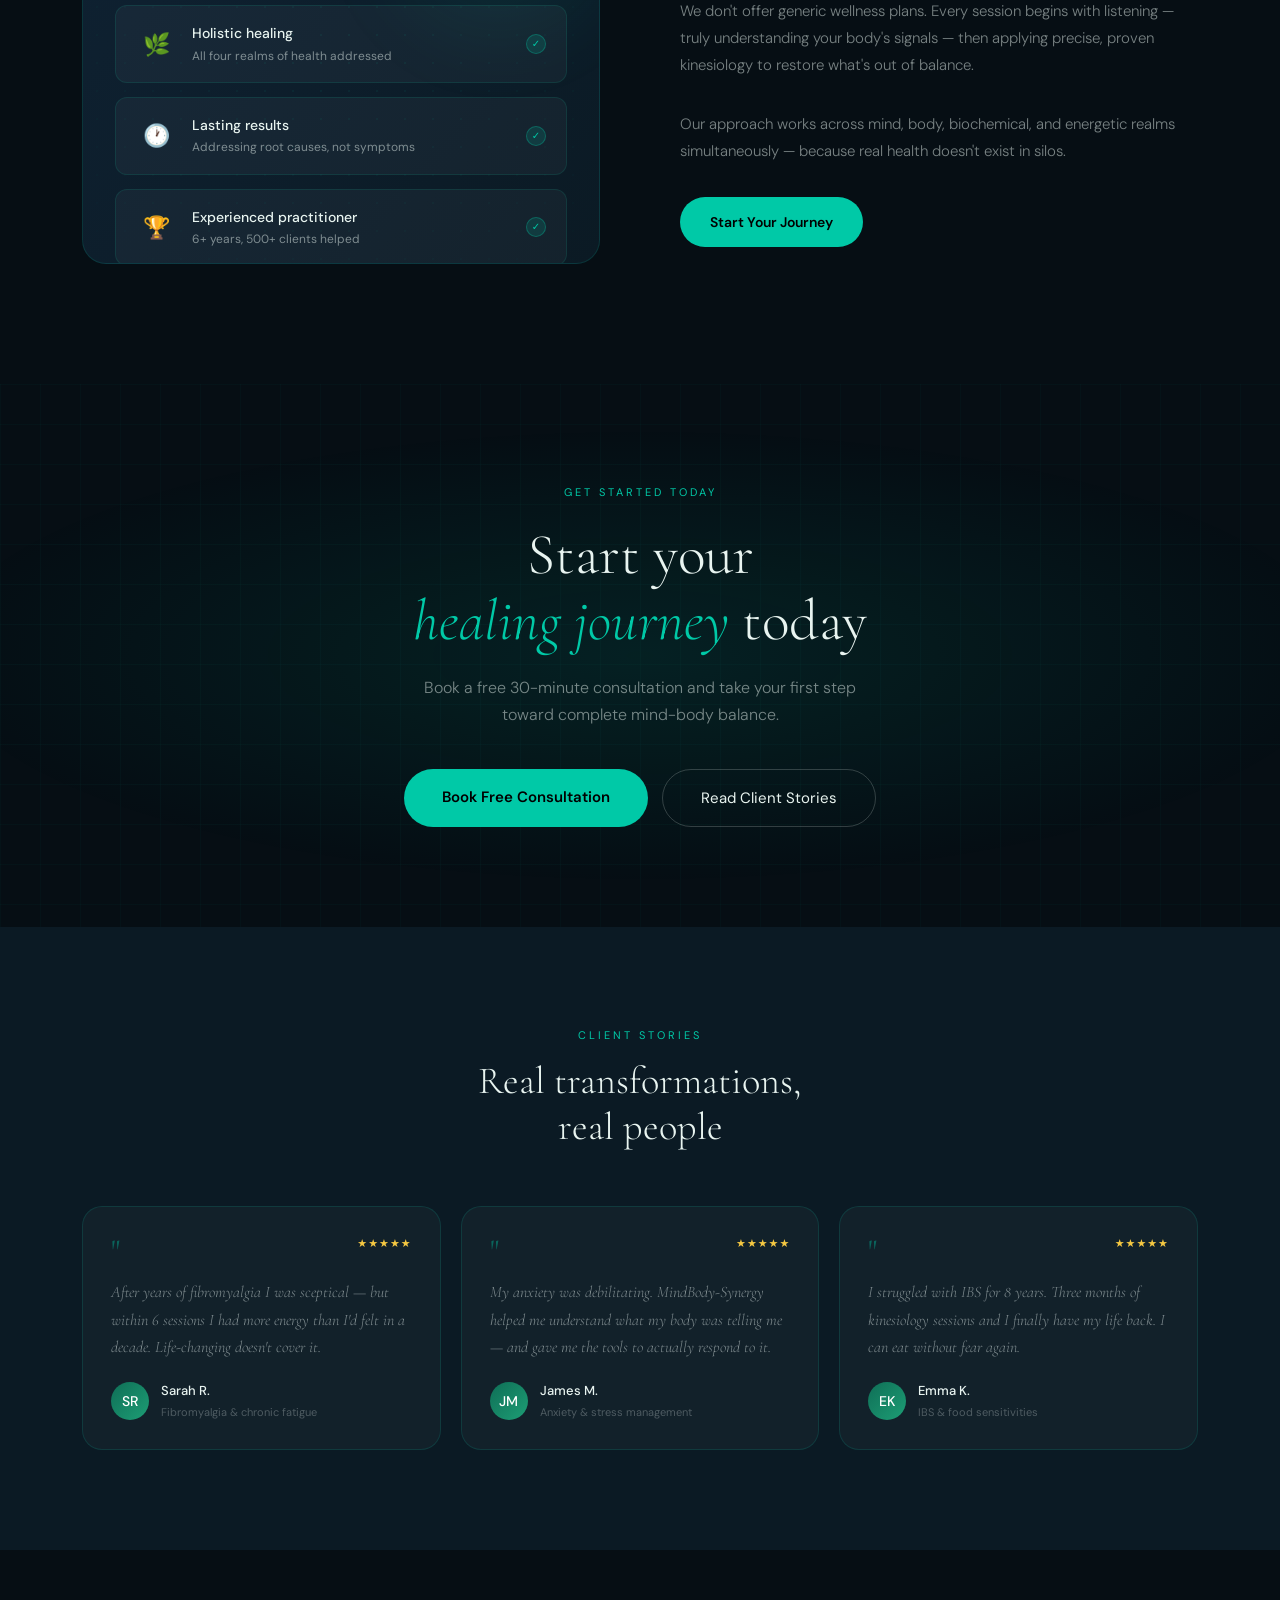
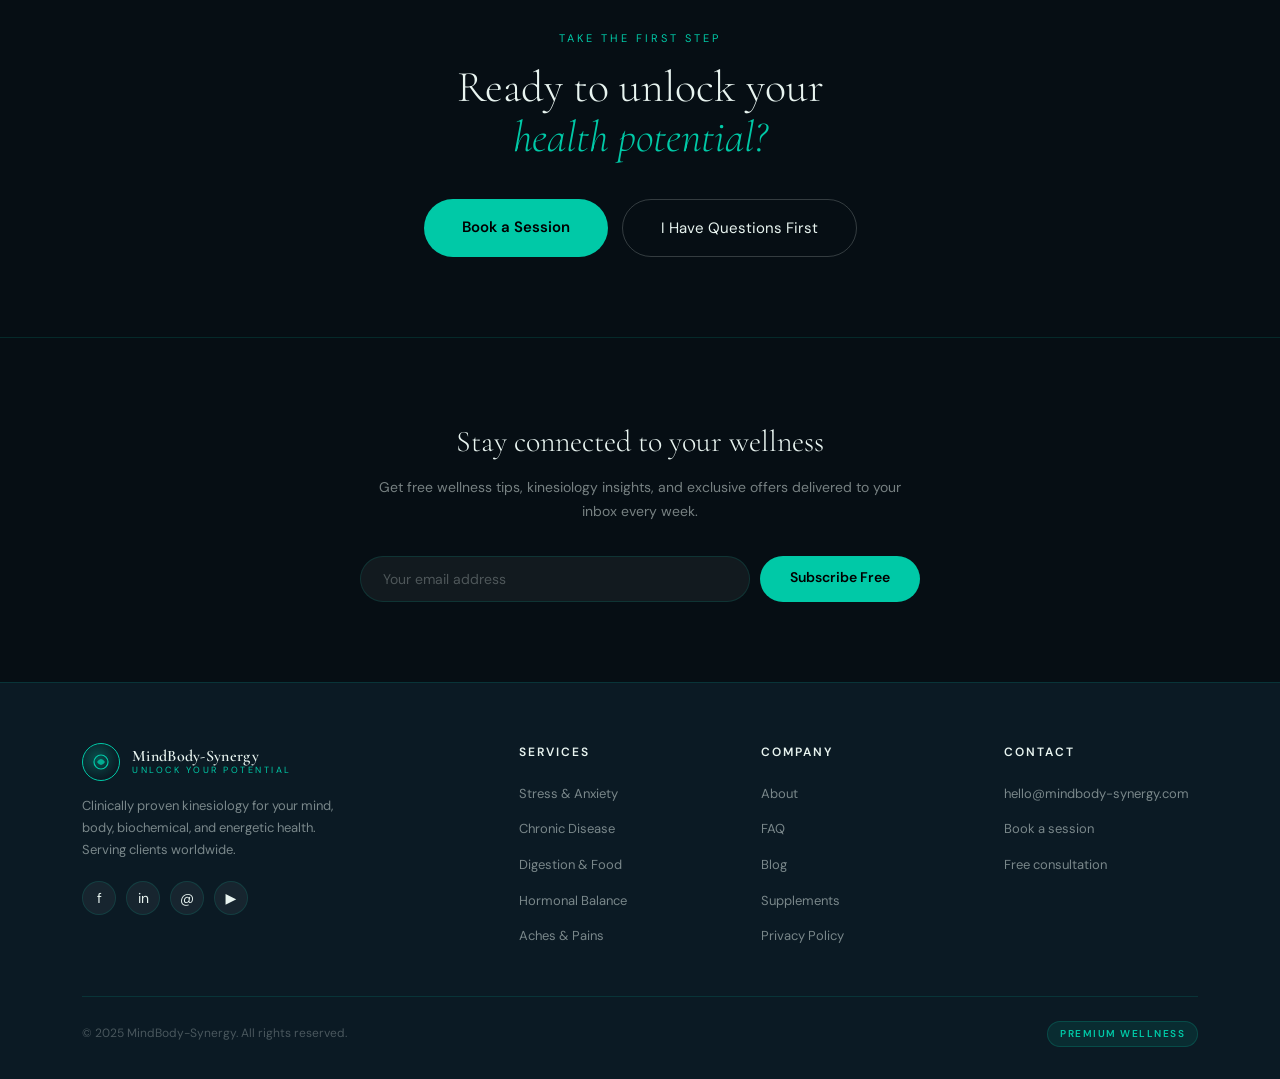
==== commit 7c7c1c0b: "updates" ====
--- a/index.html
+++ b/index.html
@@ -272,14 +272,12 @@
         <span>Unlock Your Potential</span>
       </div>
     </a>
-
     <ul class="nav-links">
       <li><a href="#about">About</a></li>
       <li><a href="#services">Services</a></li>
       <li><a href="#features">Why Us</a></li>
       <li><a href="#testimonials">Stories</a></li>
     </ul>
-
     <a href="#cta-main" class="nav-cta">Book Free Session</a>
   </div>
 </nav>
@@ -288,27 +286,110 @@
 <section id="hero">
   <div class="hero-bg"></div>
   <div class="hero-grid"></div>
-
   <div class="container">
     <div class="hero-inner">
-
       <div class="hero-left">
         <div class="hero-badge">
           <span class="hero-badge-dot"></span>
-          Holistic Wellness • Mind • Body • Energy
-        </div>
-
-        <h1>Restore Your <em>Mind & Body</em> Naturally.</h1>
-
-        <p>Science-backed kinesiology to restore balance across mind, body, biochemical & energetic systems.</p>
-
+          Holistic Wellness &bull; Mind-Body Balance
+        </div>
+        <h1 class="hero-h1">Restore Your<br><em>Mind & Body</em><br>Naturally.</h1>
+        <p class="hero-sub">A science-backed kinesiology approach to mental clarity, physical recovery, and deep energy alignment — all four realms, one practice.</p>
         <div class="hero-btns">
-          <a href="#cta-main" class="btn-primary">Book Consultation</a>
-          <a href="#services" class="btn-outline">Explore Services</a>
-        </div>
-
-      </div>
-
+          <a href="#cta-main" class="btn-primary btn-large btn-glow">Book Free Consultation</a>
+          <a href="#services" class="btn-outline btn-large">Explore Services</a>
+        </div>
+        <div class="hero-stats">
+          <div class="hero-stat">
+            <div class="hero-stat-num">500<sup>+</sup></div>
+            <div class="hero-stat-label">Clients helped</div>
+          </div>
+          <div class="hero-stat">
+            <div class="hero-stat-num">6<sup>+</sup></div>
+            <div class="hero-stat-label">Years practice</div>
+          </div>
+          <div class="hero-stat">
+            <div class="hero-stat-num">98<sup>%</sup></div>
+            <div class="hero-stat-label">Satisfaction</div>
+          </div>
+        </div>
+      </div>
+
+      <div class="hero-visual">
+        <div class="orb-scene">
+          <div class="orb-ring-outer"></div>
+          <div class="orb-ring-mid"></div>
+          <div class="orb-core">
+            <div class="orb-sheen"></div>
+            <div class="orb-inner-glow"></div>
+            <div class="orb-particles" id="orbParticles"></div>
+          </div>
+          <div class="orbit-item orbit-1"><span class="orbit-icon">&#129504;</span></div>
+          <div class="orbit-item orbit-2"><span class="orbit-icon">&#127807;</span></div>
+          <div class="orbit-item orbit-3"><span class="orbit-icon-sm">&#10024;</span></div>
+        </div>
+        <div class="floating-card floating-card-a">
+          <div class="card-label">Next available</div>
+          <div class="card-value">Tomorrow</div>
+          <div class="card-sub">Free 30-min consultation</div>
+        </div>
+        <div class="floating-card floating-card-b">
+          <div class="card-label">Client rating</div>
+          <div class="card-stars">&#9733;&#9733;&#9733;&#9733;&#9733;</div>
+          <div class="card-sub">5.0 on Trustpilot</div>
+        </div>
+      </div>
+    </div>
+  </div>
+</section>
+
+<!-- TRUST STRIP -->
+<section id="trust">
+  <div class="container">
+    <div class="trust-inner">
+      <div class="trust-item"><span class="trust-icon">&#127942;</span> Clinically proven techniques</div>
+      <div class="trust-divider"></div>
+      <div class="trust-item"><span class="trust-icon">&#129504;</span> Mind, body & energetic health</div>
+      <div class="trust-divider"></div>
+      <div class="trust-item"><span class="trust-icon">&#9733;</span> 5.0 Trustpilot rating</div>
+      <div class="trust-divider"></div>
+      <div class="trust-item"><span class="trust-icon">&#128203;</span> 500+ clients transformed</div>
+    </div>
+  </div>
+</section>
+
+<!-- ABOUT -->
+<section id="about">
+  <div class="container">
+    <div class="about-inner">
+      <div class="about-img-wrap reveal">
+        <div class="about-img-frame">
+          <div class="about-img-pattern"></div>
+          <div class="about-img-text">
+            <div class="about-badge">Est. 2019</div>
+            <div class="about-img-circle">
+              <span class="about-img-circle-icon">&#127807;</span>
+            </div>
+            <div class="about-img-label">Rooted in nature</div>
+          </div>
+        </div>
+        <div class="about-img-accent">
+          <div class="about-tag">4</div>
+          <div class="about-tag-label">Realms of health</div>
+        </div>
+      </div>
+      <div class="about-content">
+        <div class="about-label reveal">Our approach</div>
+        <h2 class="about-h2 reveal reveal-delay-1">A <em>holistic approach</em><br>to true wellness</h2>
+        <p class="about-text reveal reveal-delay-2">At MindBody-Synergy we go beyond symptoms. Using clinically proven kinesiology we systematically restore harmony across every dimension of your being — not just treating what hurts, but uncovering why.</p>
+        <ul class="about-points reveal reveal-delay-3">
+          <li><span class="point-dot">&#129504;</span> Mind balance — calm your nervous system and mental clarity</li>
+          <li><span class="point-dot">&#127807;</span> Physical recovery — address root causes, not just symptoms</li>
+          <li><span class="point-dot">&#10024;</span> Energy alignment — restore your biochemical and energetic flow</li>
+          <li><span class="point-dot">&#128138;</span> Lasting results — personalised sessions that create real change</li>
+        </ul>
+        <a href="#services" class="btn-primary reveal reveal-delay-4">Explore Treatments</a>
+      </div>
     </div>
   </div>
 </section>
@@ -316,26 +397,328 @@
 <!-- SERVICES -->
 <section id="services">
   <div class="container">
-
-    <h2>How kinesiology can help you</h2>
-
-    <div>Stress & Anxiety</div>
-    <div>Chronic Disease</div>
-    <div>Digestion Issues</div>
-    <div>Aches & Pains</div>
-    <div>Hormonal Balance</div>
-    <div>Emotional Wellbeing</div>
-
-  </div>
-</section>
-
-<!-- CTA -->
+    <div class="section-eyebrow reveal">What we treat</div>
+    <h2 class="section-h2 reveal reveal-delay-1">How kinesiology can help you</h2>
+    <p class="section-sub reveal reveal-delay-2">Each session is tailored to your unique physiology — mind, body, biochemical, and energetic.</p>
+    <div class="services-grid">
+      <div class="svc-card reveal">
+        <div class="svc-icon">&#129504;</div>
+        <div class="svc-title">Stress & Anxiety</div>
+        <div class="svc-desc">Calm your nervous system, reduce overwhelm, and restore emotional balance through targeted kinesiology techniques.</div>
+        <a class="svc-link">Learn more &#8594;</a>
+      </div>
+      <div class="svc-card reveal reveal-delay-1">
+        <div class="svc-icon">&#128138;</div>
+        <div class="svc-title">Chronic Disease</div>
+        <div class="svc-desc">Support for fibromyalgia, CFS/ME, Hashimoto's, long COVID and autoimmune conditions — naturally.</div>
+        <a class="svc-link">Learn more &#8594;</a>
+      </div>
+      <div class="svc-card reveal reveal-delay-2">
+        <div class="svc-icon">&#127860;</div>
+        <div class="svc-title">Digestion & Food</div>
+        <div class="svc-desc">IBS, bloating, acid reflux, and food intolerances addressed from the root — not just managed.</div>
+        <a class="svc-link">Learn more &#8594;</a>
+      </div>
+      <div class="svc-card reveal reveal-delay-1">
+        <div class="svc-icon">&#128296;</div>
+        <div class="svc-title">Aches & Pains</div>
+        <div class="svc-desc">Back pain, migraines, RSI, muscle imbalances and tension headaches — corrected at the source.</div>
+        <a class="svc-link">Learn more &#8594;</a>
+      </div>
+      <div class="svc-card reveal reveal-delay-2">
+        <div class="svc-icon">&#127807;</div>
+        <div class="svc-title">Hormonal Balance</div>
+        <div class="svc-desc">PMS, perimenopause, hypothyroidism, and adrenal fatigue — brought back into natural rhythm.</div>
+        <a class="svc-link">Learn more &#8594;</a>
+      </div>
+      <div class="svc-card reveal reveal-delay-3">
+        <div class="svc-icon">&#129505;</div>
+        <div class="svc-title">Emotional Wellbeing</div>
+        <div class="svc-desc">Mood swings, trauma, grief, low self-esteem and behavioural patterns — released, not suppressed.</div>
+        <a class="svc-link">Learn more &#8594;</a>
+      </div>
+    </div>
+  </div>
+</section>
+
+<!-- FEATURES -->
+<section id="features">
+  <div class="container">
+    <div class="features-inner">
+      <div class="features-visual reveal">
+        <div class="feat-bg-card">
+          <div class="feat-bg-glow"></div>
+          <div class="feat-grid-dots"></div>
+          <div class="feat-items">
+            <div class="feat-item-card">
+              <div class="feat-item-icon">&#127919;</div>
+              <div>
+                <div class="feat-item-title">Personalised sessions</div>
+                <div class="feat-item-sub">Tailored to your unique body and goals</div>
+              </div>
+              <div class="feat-checkmark">&#10003;</div>
+            </div>
+            <div class="feat-item-card">
+              <div class="feat-item-icon">&#128203;</div>
+              <div>
+                <div class="feat-item-title">Clinically proven</div>
+                <div class="feat-item-sub">Backed by kinesiology science</div>
+              </div>
+              <div class="feat-checkmark">&#10003;</div>
+            </div>
+            <div class="feat-item-card">
+              <div class="feat-item-icon">&#127807;</div>
+              <div>
+                <div class="feat-item-title">Holistic healing</div>
+                <div class="feat-item-sub">All four realms of health addressed</div>
+              </div>
+              <div class="feat-checkmark">&#10003;</div>
+            </div>
+            <div class="feat-item-card">
+              <div class="feat-item-icon">&#128336;</div>
+              <div>
+                <div class="feat-item-title">Lasting results</div>
+                <div class="feat-item-sub">Addressing root causes, not symptoms</div>
+              </div>
+              <div class="feat-checkmark">&#10003;</div>
+            </div>
+            <div class="feat-item-card">
+              <div class="feat-item-icon">&#127942;</div>
+              <div>
+                <div class="feat-item-title">Experienced practitioner</div>
+                <div class="feat-item-sub">6+ years, 500+ clients helped</div>
+              </div>
+              <div class="feat-checkmark">&#10003;</div>
+            </div>
+          </div>
+        </div>
+      </div>
+      <div class="features-content">
+        <div class="about-label reveal">Why choose us</div>
+        <h2 class="about-h2 reveal reveal-delay-1">The MindBody-Synergy <em>difference</em></h2>
+        <p class="about-text reveal reveal-delay-2">We don't offer generic wellness plans. Every session begins with listening — truly understanding your body's signals — then applying precise, proven kinesiology to restore what's out of balance.</p>
+        <p class="about-text reveal reveal-delay-3">Our approach works across mind, body, biochemical, and energetic realms simultaneously — because real health doesn't exist in silos.</p>
+        <a href="#cta-main" class="btn-primary reveal reveal-delay-4">Start Your Journey</a>
+      </div>
+    </div>
+  </div>
+</section>
+
+<!-- MAIN CTA -->
 <section id="cta-main">
-  <div class="container">
-    <h2>Start your healing journey today</h2>
-    <a href="#" class="btn-primary">Book Free Consultation</a>
-  </div>
-</section>
-
+  <div class="cta-bg"></div>
+  <div class="cta-lines"></div>
+  <div class="container">
+    <div class="cta-inner">
+      <div class="cta-label reveal">Get started today</div>
+      <h2 class="cta-h2 reveal reveal-delay-1">Start your<br><em>healing journey</em> today</h2>
+      <p class="cta-sub reveal reveal-delay-2">Book a free 30-minute consultation and take your first step toward complete mind-body balance.</p>
+      <div class="cta-btns reveal reveal-delay-3">
+        <a href="#" class="btn-primary btn-large btn-glow">Book Free Consultation</a>
+        <a href="#testimonials" class="btn-outline btn-large">Read Client Stories</a>
+      </div>
+    </div>
+  </div>
+</section>
+
+<!-- TESTIMONIALS -->
+<section id="testimonials">
+  <div class="container">
+    <div class="section-eyebrow reveal">Client stories</div>
+    <h2 class="section-h2 reveal reveal-delay-1">Real transformations,<br>real people</h2>
+    <div class="testimonials-grid">
+      <div class="testi-card reveal">
+        <div class="testi-stars">&#9733;&#9733;&#9733;&#9733;&#9733;</div>
+        <div class="testi-quote">"</div>
+        <p class="testi-text">After years of fibromyalgia I was sceptical — but within 6 sessions I had more energy than I'd felt in a decade. Life-changing doesn't cover it.</p>
+        <div class="testi-author">
+          <div class="testi-avatar">SR</div>
+          <div>
+            <div class="testi-name">Sarah R.</div>
+            <div class="testi-meta">Fibromyalgia & chronic fatigue</div>
+          </div>
+        </div>
+      </div>
+      <div class="testi-card reveal reveal-delay-1">
+        <div class="testi-stars">&#9733;&#9733;&#9733;&#9733;&#9733;</div>
+        <div class="testi-quote">"</div>
+        <p class="testi-text">My anxiety was debilitating. MindBody-Synergy helped me understand what my body was telling me — and gave me the tools to actually respond to it.</p>
+        <div class="testi-author">
+          <div class="testi-avatar">JM</div>
+          <div>
+            <div class="testi-name">James M.</div>
+            <div class="testi-meta">Anxiety & stress management</div>
+          </div>
+        </div>
+      </div>
+      <div class="testi-card reveal reveal-delay-2">
+        <div class="testi-stars">&#9733;&#9733;&#9733;&#9733;&#9733;</div>
+        <div class="testi-quote">"</div>
+        <p class="testi-text">I struggled with IBS for 8 years. Three months of kinesiology sessions and I finally have my life back. I can eat without fear again.</p>
+        <div class="testi-author">
+          <div class="testi-avatar">EK</div>
+          <div>
+            <div class="testi-name">Emma K.</div>
+            <div class="testi-meta">IBS & food sensitivities</div>
+          </div>
+        </div>
+      </div>
+    </div>
+  </div>
+</section>
+
+<!-- FINAL CTA -->
+<section id="cta-final">
+  <div class="container">
+    <div class="cta-final-inner">
+      <div class="section-eyebrow reveal">Take the first step</div>
+      <h2 class="cta-h2 reveal reveal-delay-1" style="font-size:clamp(28px,3.5vw,44px)">Ready to unlock your<br><em>health potential?</em></h2>
+      <div class="cta-final-btns reveal reveal-delay-2">
+        <a href="#" class="btn-primary btn-large btn-glow">Book a Session</a>
+        <a href="#" class="btn-outline btn-large">I Have Questions First</a>
+      </div>
+    </div>
+  </div>
+</section>
+
+<!-- SUBSCRIBE -->
+<section id="subscribe">
+  <div class="container">
+    <div class="subscribe-inner reveal">
+      <h2 class="subscribe-h2">Stay connected to your wellness</h2>
+      <p class="subscribe-sub">Get free wellness tips, kinesiology insights, and exclusive offers delivered to your inbox every week.</p>
+      <div class="subscribe-form">
+        <input type="email" class="subscribe-input" placeholder="Your email address"/>
+        <a href="#" class="btn-primary" style="white-space:nowrap;line-height:1">Subscribe Free</a>
+      </div>
+    </div>
+  </div>
+</section>
+
+<!-- FOOTER -->
+<footer>
+  <div class="container">
+    <div class="footer-grid">
+      <div class="footer-brand">
+        <a href="#" class="nav-logo" style="text-decoration:none">
+          <div class="nav-logo-mark">
+            <svg viewBox="0 0 18 18" fill="none"><circle cx="9" cy="9" r="7" stroke="#00c9a7" stroke-width="1.2"/><path d="M5 9 Q9 3 13 9 Q9 15 5 9Z" fill="#00c9a7" opacity=".8"/></svg>
+          </div>
+          <div class="nav-logo-text">
+            <span>MindBody-Synergy</span>
+            <span>Unlock Your Potential</span>
+          </div>
+        </a>
+        <p>Clinically proven kinesiology for your mind, body, biochemical, and energetic health. Serving clients worldwide.</p>
+        <div class="footer-social">
+          <div class="social-btn">f</div>
+          <div class="social-btn">in</div>
+          <div class="social-btn">&#x40;</div>
+          <div class="social-btn">&#9654;</div>
+        </div>
+      </div>
+      <div class="footer-col">
+        <h4>Services</h4>
+        <ul>
+          <li><a href="#">Stress & Anxiety</a></li>
+          <li><a href="#">Chronic Disease</a></li>
+          <li><a href="#">Digestion & Food</a></li>
+          <li><a href="#">Hormonal Balance</a></li>
+          <li><a href="#">Aches & Pains</a></li>
+        </ul>
+      </div>
+      <div class="footer-col">
+        <h4>Company</h4>
+        <ul>
+          <li><a href="#">About</a></li>
+          <li><a href="#">FAQ</a></li>
+          <li><a href="#">Blog</a></li>
+          <li><a href="#">Supplements</a></li>
+          <li><a href="#">Privacy Policy</a></li>
+        </ul>
+      </div>
+      <div class="footer-col">
+        <h4>Contact</h4>
+        <ul>
+          <li><a href="mailto:hello@mindbody-synergy.com">hello@mindbody-synergy.com</a></li>
+          <li><a href="#">Book a session</a></li>
+          <li><a href="#">Free consultation</a></li>
+        </ul>
+      </div>
+    </div>
+    <div class="footer-bottom">
+      <div class="footer-copy">&copy; 2025 MindBody-Synergy. All rights reserved.</div>
+      <div class="footer-badge">Premium Wellness</div>
+    </div>
+  </div>
+</footer>
+
+<script>
+// Cursor glow
+const glow = document.getElementById('cursorGlow');
+document.addEventListener('mousemove', e => {
+  glow.style.left = e.clientX + 'px';
+  glow.style.top = e.clientY + 'px';
+});
+
+// Navbar scroll effect
+const navbar = document.getElementById('navbar');
+window.addEventListener('scroll', () => {
+  navbar.classList.toggle('scrolled', window.scrollY > 40);
+});
+
+// Scroll reveal
+const revealEls = document.querySelectorAll('.reveal');
+const observer = new IntersectionObserver(entries => {
+  entries.forEach(e => { if (e.isIntersecting) { e.target.classList.add('visible'); observer.unobserve(e.target); } });
+}, { threshold: 0.12 });
+revealEls.forEach(el => observer.observe(el));
+
+// Orb particles
+const particlesContainer = document.getElementById('orbParticles');
+if (particlesContainer) {
+  for (let i = 0; i < 18; i++) {
+    const dot = document.createElement('div');
+    dot.className = 'orb-dot';
+    const angle = Math.random() * 360;
+    const radius = 30 + Math.random() * 110;
+    const x = 50 + radius * Math.cos(angle * Math.PI / 180) / 2.2;
+    const y = 50 + radius * Math.sin(angle * Math.PI / 180) / 2.2;
+    dot.style.cssText = `left:${x}%;top:${y}%;opacity:${0.2 + Math.random() * 0.5};width:${1 + Math.random() * 2}px;height:${1 + Math.random() * 2}px`;
+    particlesContainer.appendChild(dot);
+  }
+}
+
+// Smooth anchor scroll
+document.querySelectorAll('a[href^="#"]').forEach(a => {
+  a.addEventListener('click', e => {
+    const target = document.querySelector(a.getAttribute('href'));
+    if (target) { e.preventDefault(); target.scrollIntoView({ behavior: 'smooth' }); }
+  });
+});
+
+// Counter animation for stats
+const statNums = document.querySelectorAll('.hero-stat-num');
+const statsObserver = new IntersectionObserver(entries => {
+  entries.forEach(entry => {
+    if (entry.isIntersecting) {
+      const el = entry.target;
+      const sup = el.querySelector('sup');
+      const suffix = sup ? sup.textContent : '';
+      const target = parseInt(el.textContent);
+      let count = 0;
+      const step = Math.ceil(target / 40);
+      const interval = setInterval(() => {
+        count = Math.min(count + step, target);
+        el.textContent = count;
+        if (sup) el.appendChild(sup);
+        if (count >= target) clearInterval(interval);
+      }, 30);
+      statsObserver.unobserve(el);
+    }
+  });
+}, { threshold: 0.5 });
+statNums.forEach(el => statsObserver.observe(el));
+</script>
 </body>
 </html>
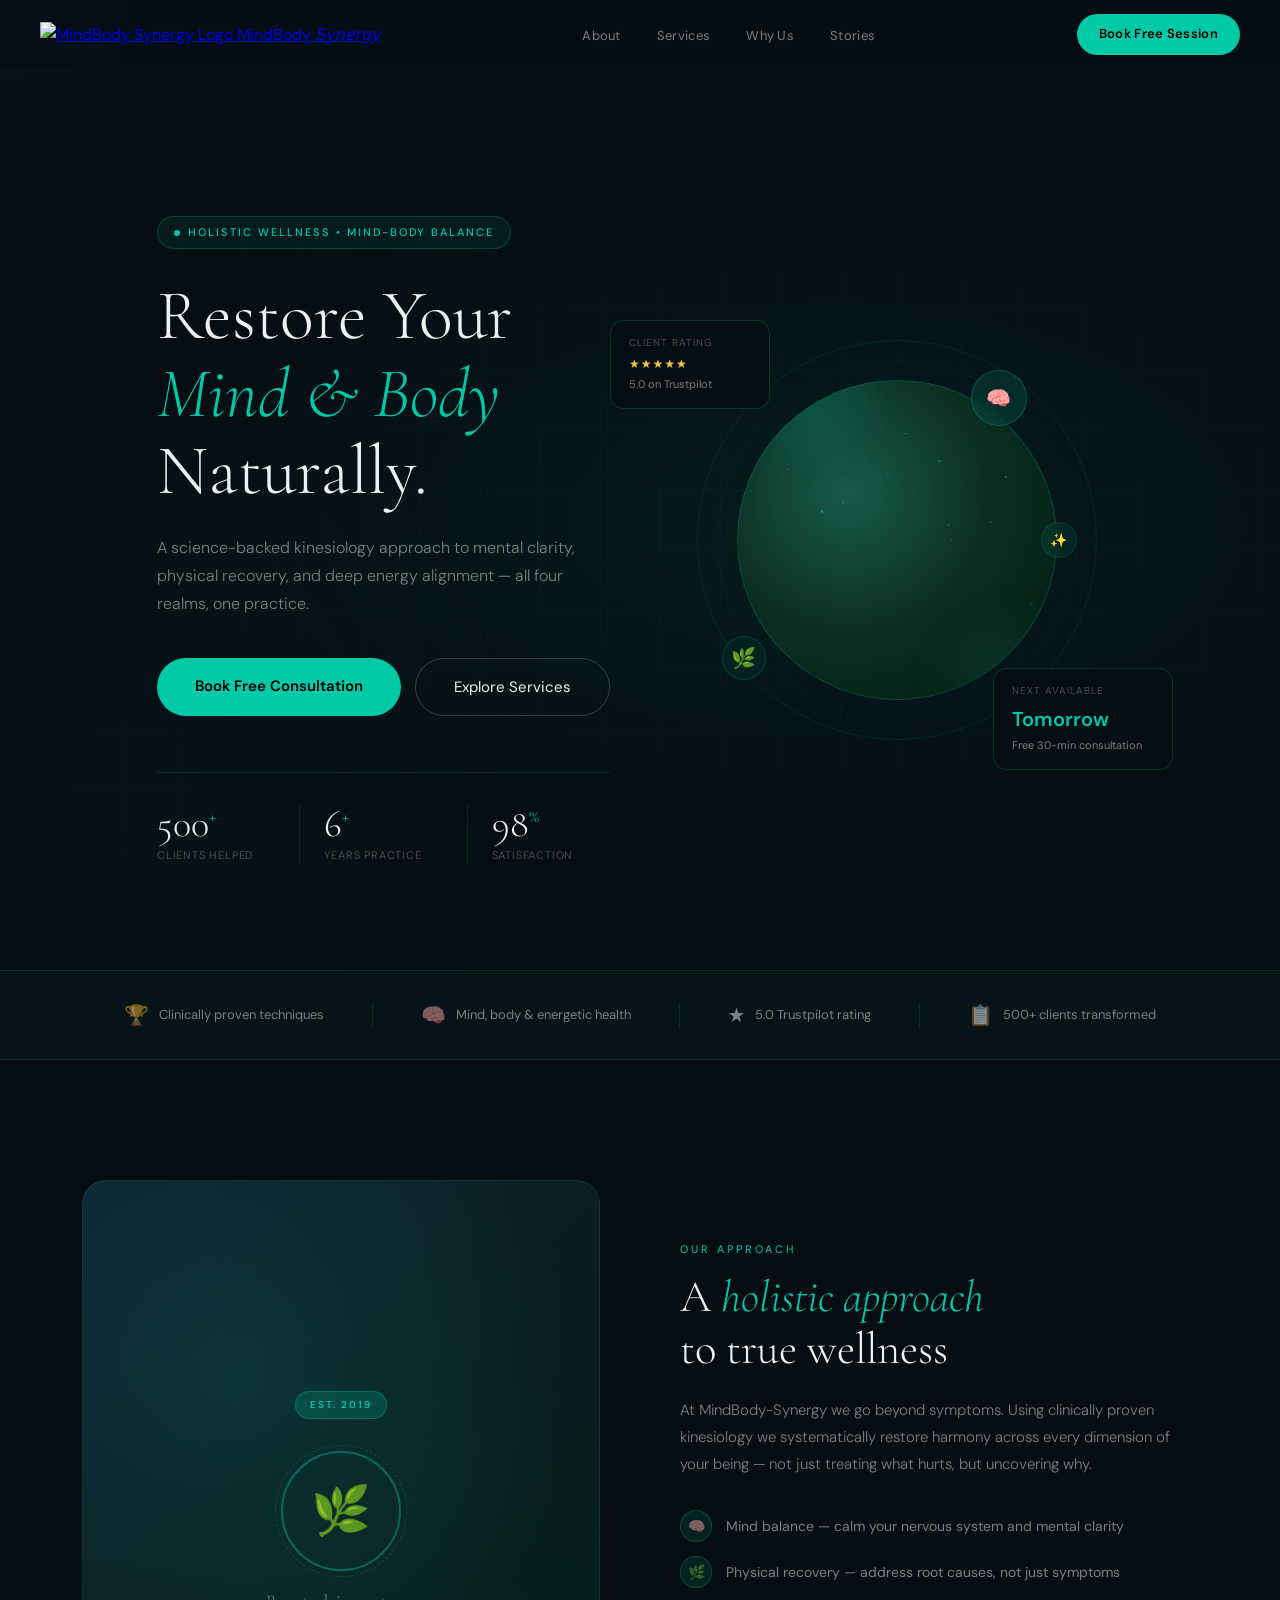
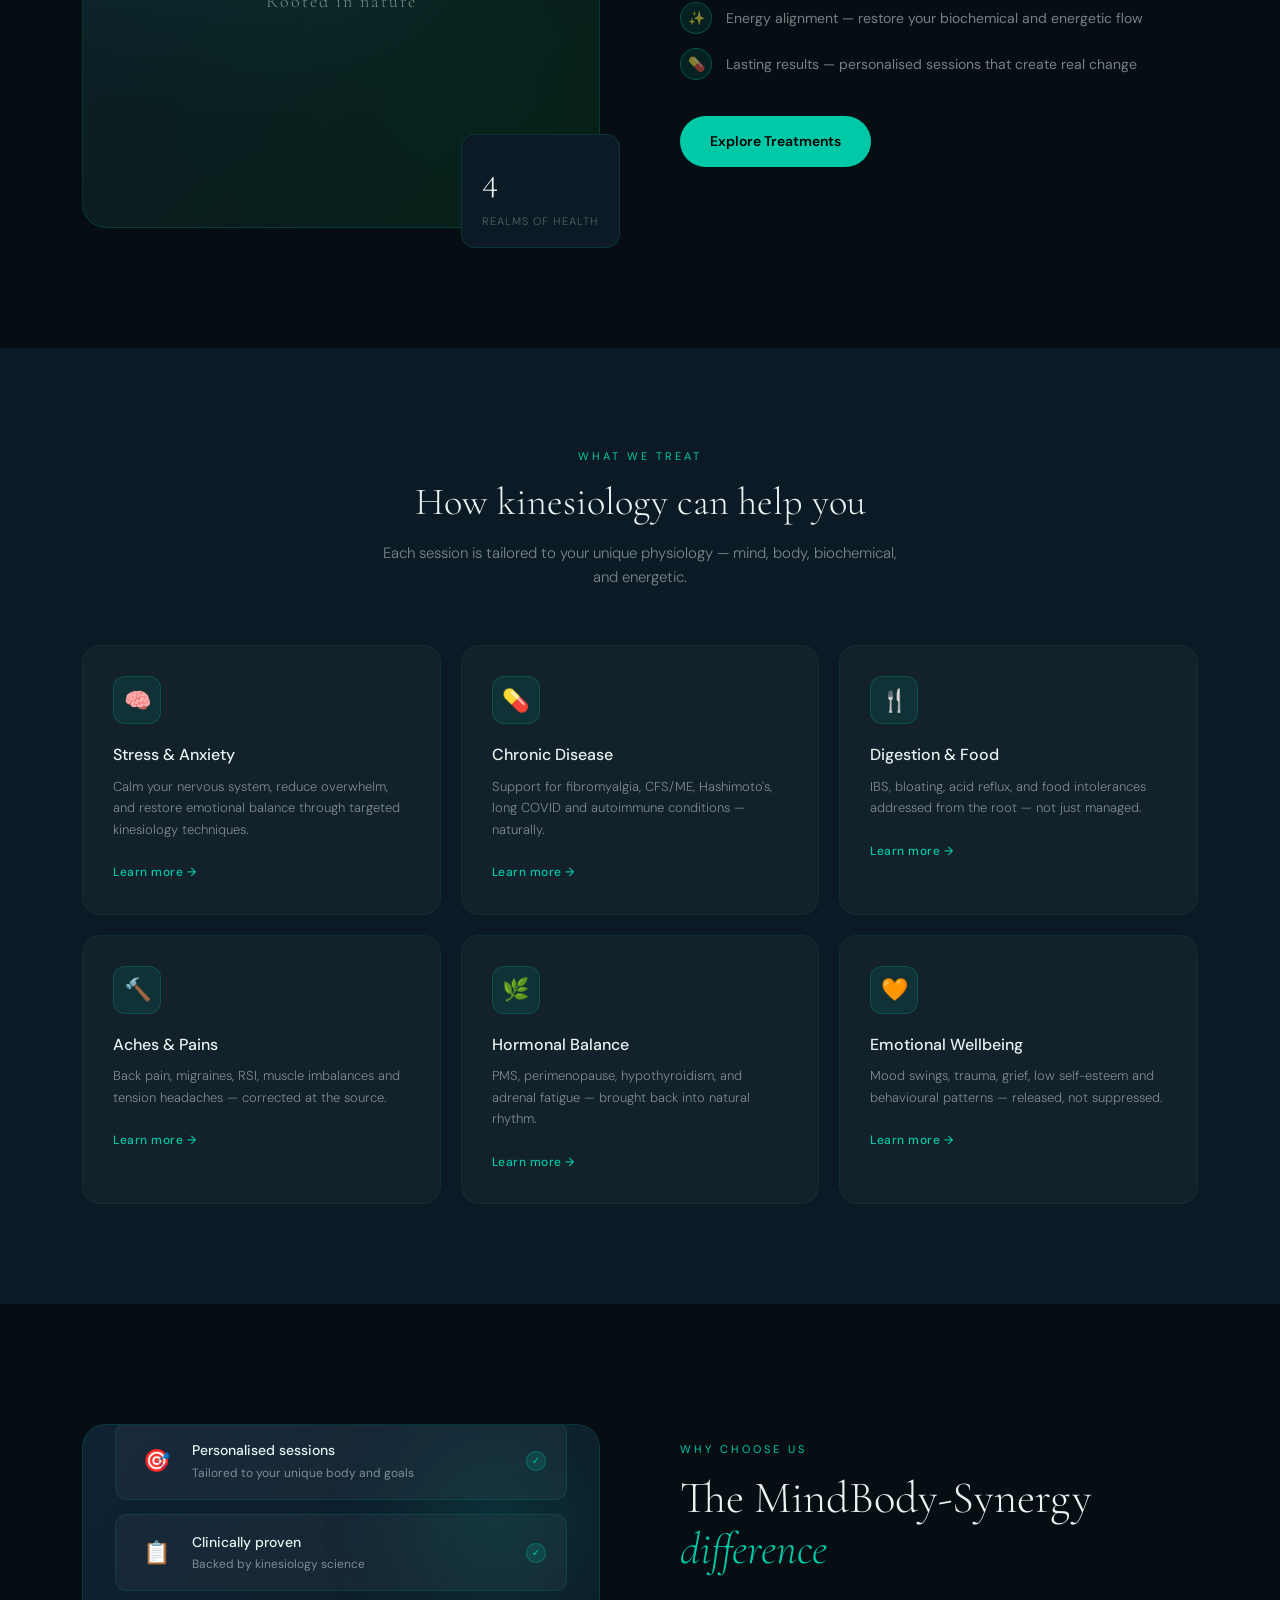
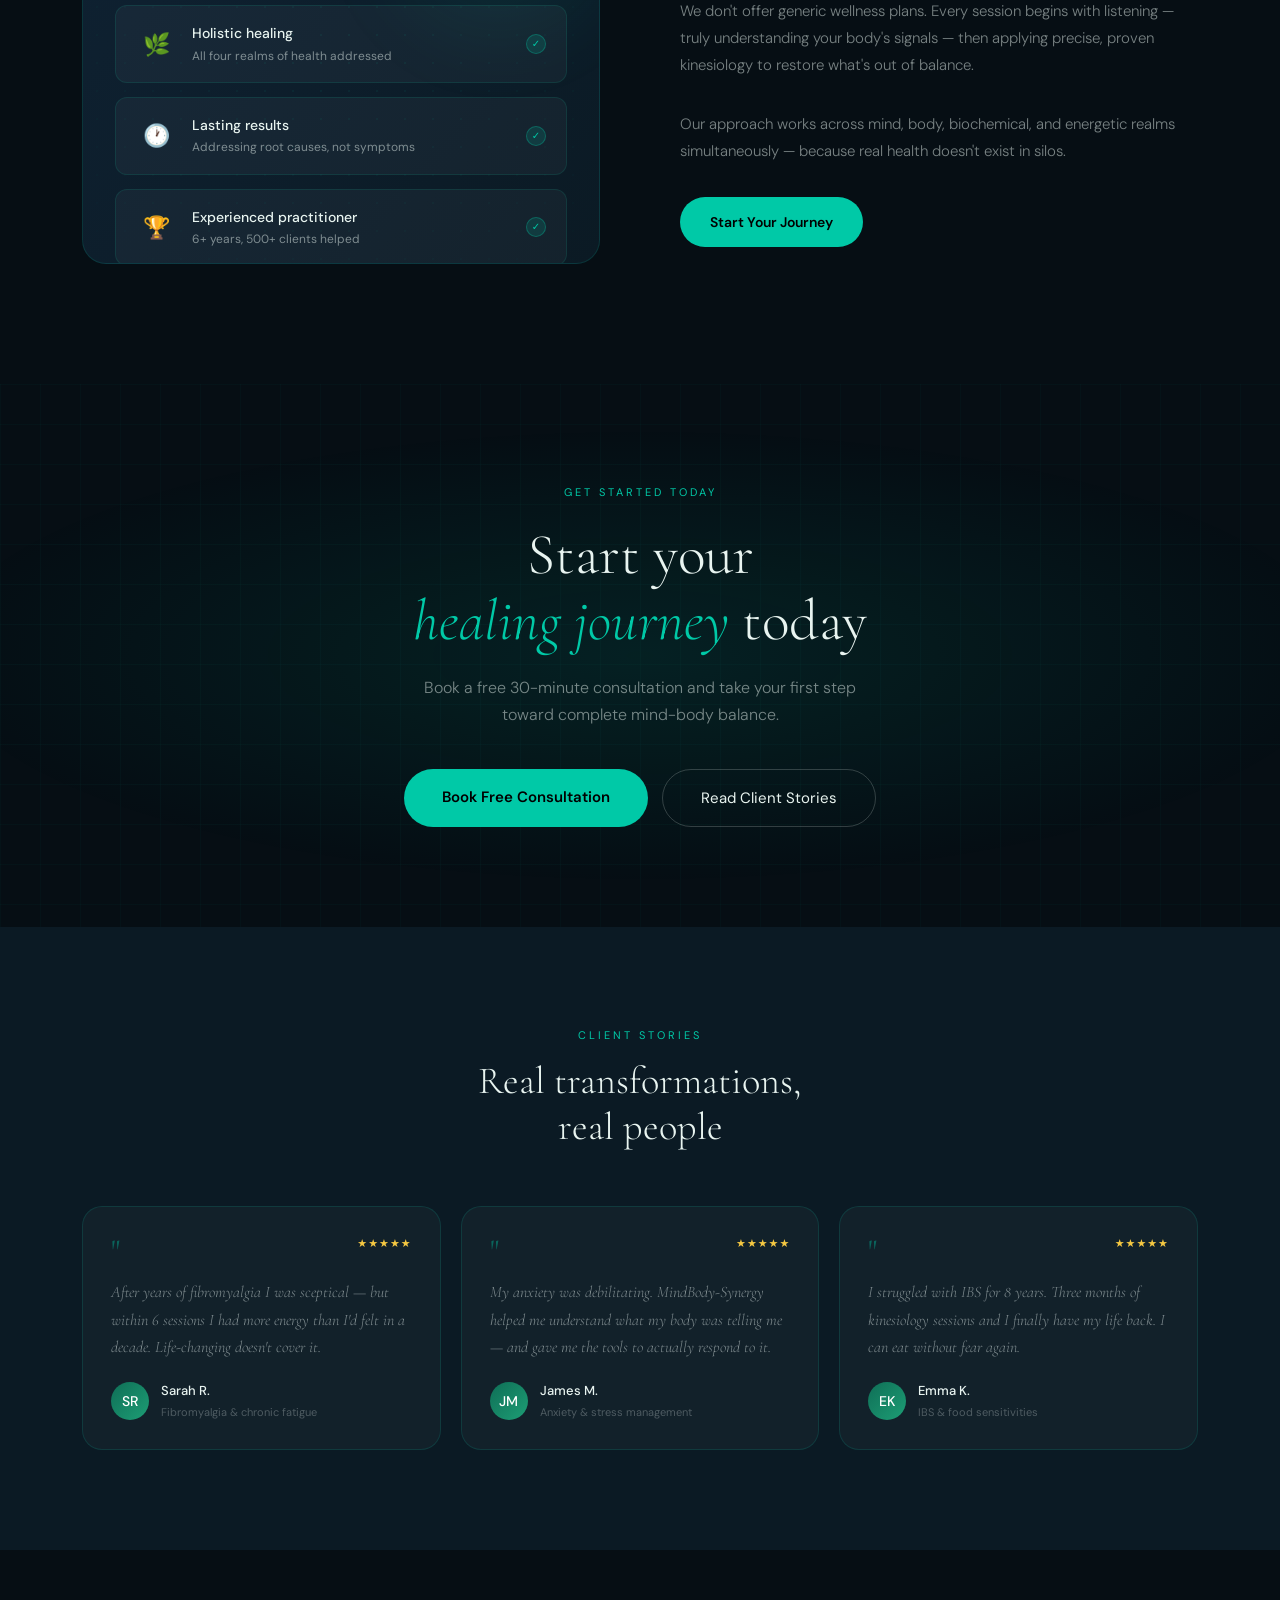
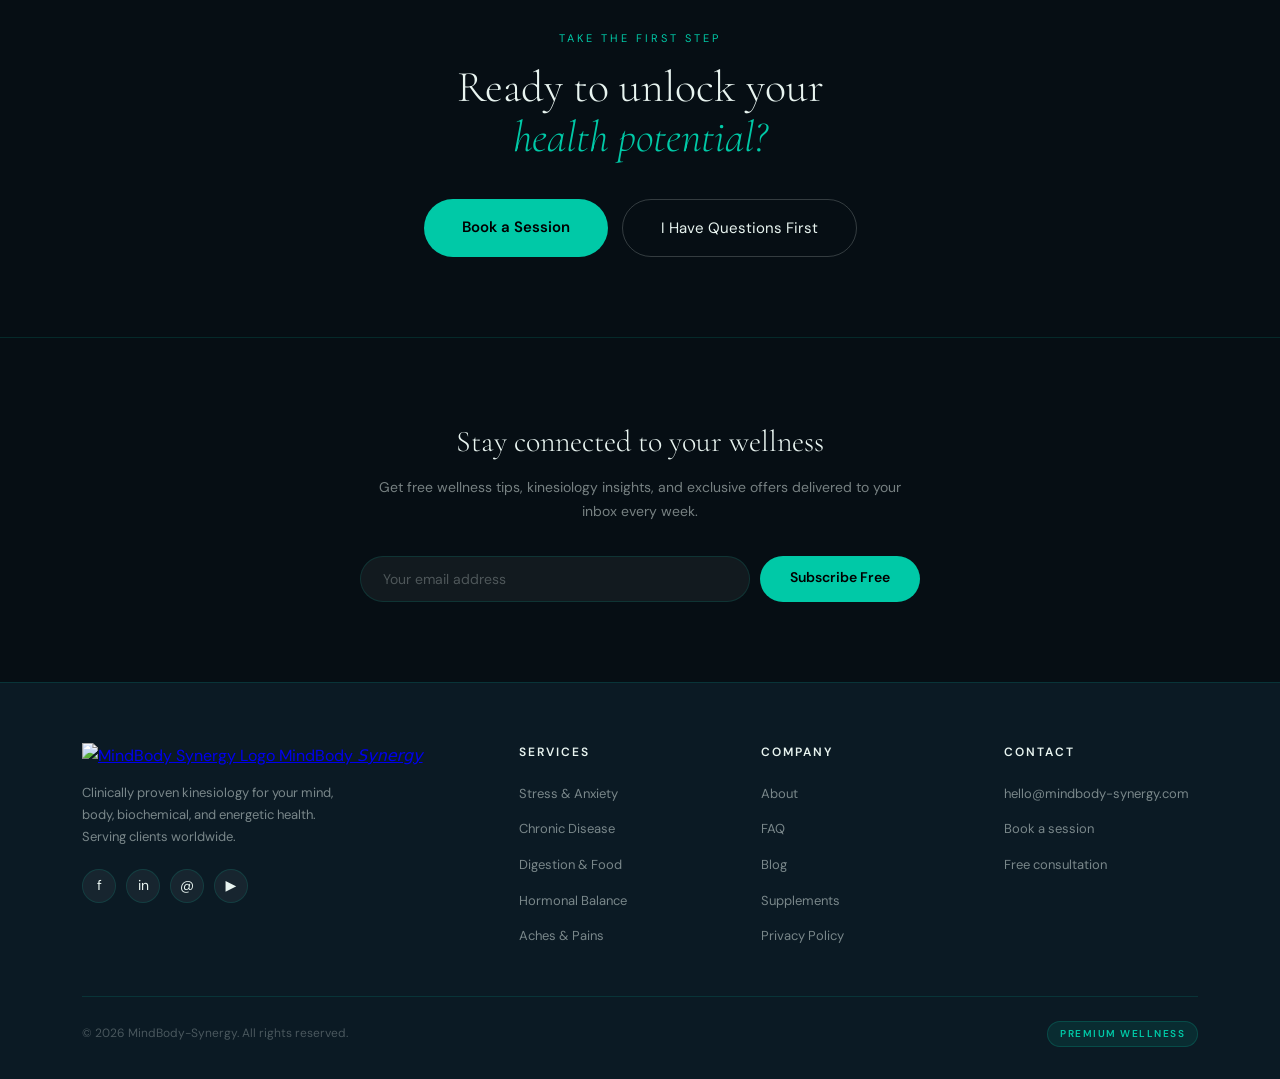
==== commit c322b70b: "sdfds" ====
--- a/index.html
+++ b/index.html
@@ -250,6 +250,13 @@
   .trust-inner{gap:24px}
   .subscribe-form{flex-direction:column}
   .hero-stats{gap:0;flex-wrap:wrap}
+}.logo-img,
+.hero-logo,
+.footer-logo,
+.section-logo {
+  height: 45px;
+  width: auto;
+  object-fit: contain;
 }
 </style>
 </head>
@@ -260,17 +267,9 @@
 <!-- NAVBAR -->
 <nav id="navbar">
   <div class="nav-inner">
-    <a href="#" class="nav-logo">
-      <div class="nav-logo-mark">
-        <svg viewBox="0 0 18 18" fill="none" xmlns="http://www.w3.org/2000/svg">
-          <circle cx="9" cy="9" r="7" stroke="#00c9a7" stroke-width="1.2"/>
-          <path d="M5 9 Q9 3 13 9 Q9 15 5 9Z" fill="#00c9a7" opacity=".8"/>
-        </svg>
-      </div>
-      <div class="nav-logo-text">
-        <span>MindBody-Synergy</span>
-        <span>Unlock Your Potential</span>
-      </div>
+     <a href="#" class="logo">
+      <img src="assets/logo.png" alt="MindBody Synergy Logo" class="logo-img" />
+      <span>MindBody <em>Synergy</em></span>
     </a>
     <ul class="nav-links">
       <li><a href="#about">About</a></li>
@@ -600,15 +599,10 @@
   <div class="container">
     <div class="footer-grid">
       <div class="footer-brand">
-        <a href="#" class="nav-logo" style="text-decoration:none">
-          <div class="nav-logo-mark">
-            <svg viewBox="0 0 18 18" fill="none"><circle cx="9" cy="9" r="7" stroke="#00c9a7" stroke-width="1.2"/><path d="M5 9 Q9 3 13 9 Q9 15 5 9Z" fill="#00c9a7" opacity=".8"/></svg>
-          </div>
-          <div class="nav-logo-text">
-            <span>MindBody-Synergy</span>
-            <span>Unlock Your Potential</span>
-          </div>
-        </a>
+         <a href="#" class="logo">
+      <img src="assets/logo.png" alt="MindBody Synergy Logo" class="logo-img" />
+      <span>MindBody <em>Synergy</em></span>
+    </a>
         <p>Clinically proven kinesiology for your mind, body, biochemical, and energetic health. Serving clients worldwide.</p>
         <div class="footer-social">
           <div class="social-btn">f</div>
@@ -647,7 +641,7 @@
       </div>
     </div>
     <div class="footer-bottom">
-      <div class="footer-copy">&copy; 2025 MindBody-Synergy. All rights reserved.</div>
+      <div class="footer-copy">&copy; 2026 MindBody-Synergy. All rights reserved.</div>
       <div class="footer-badge">Premium Wellness</div>
     </div>
   </div>
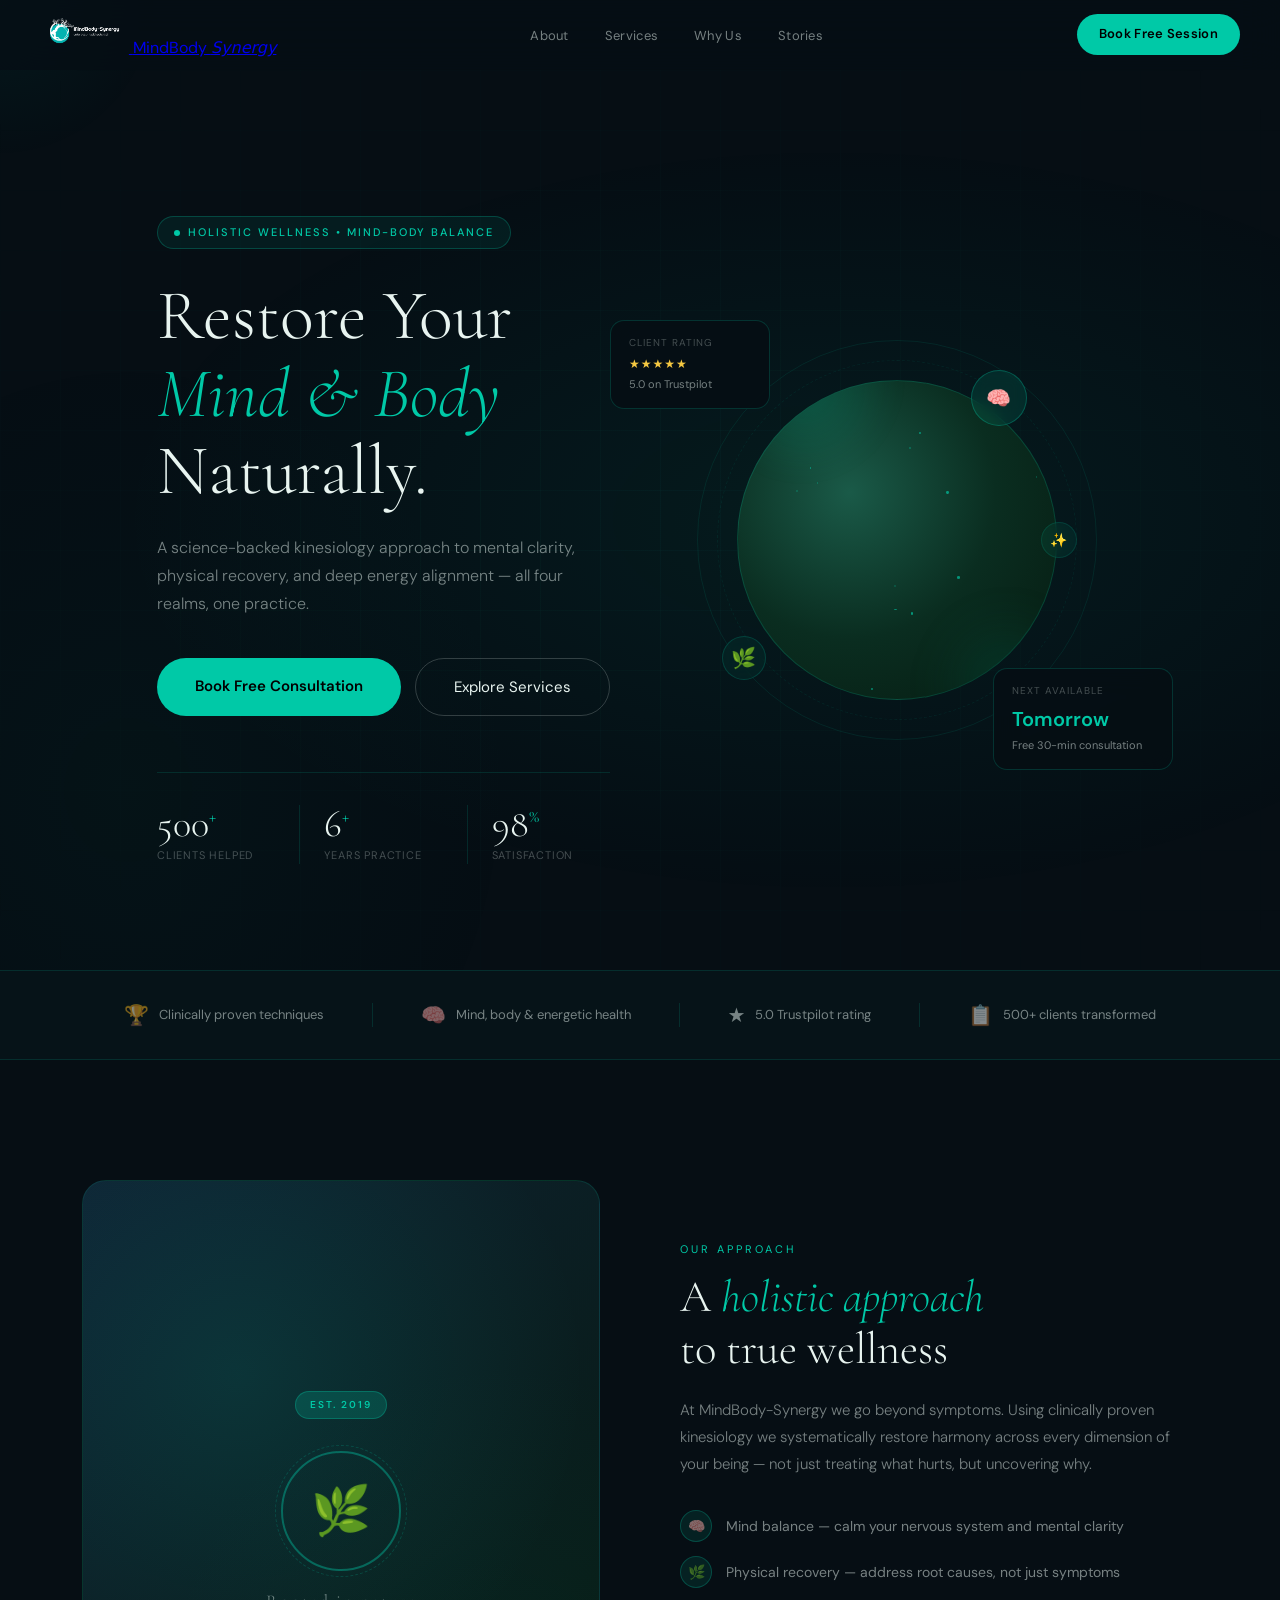
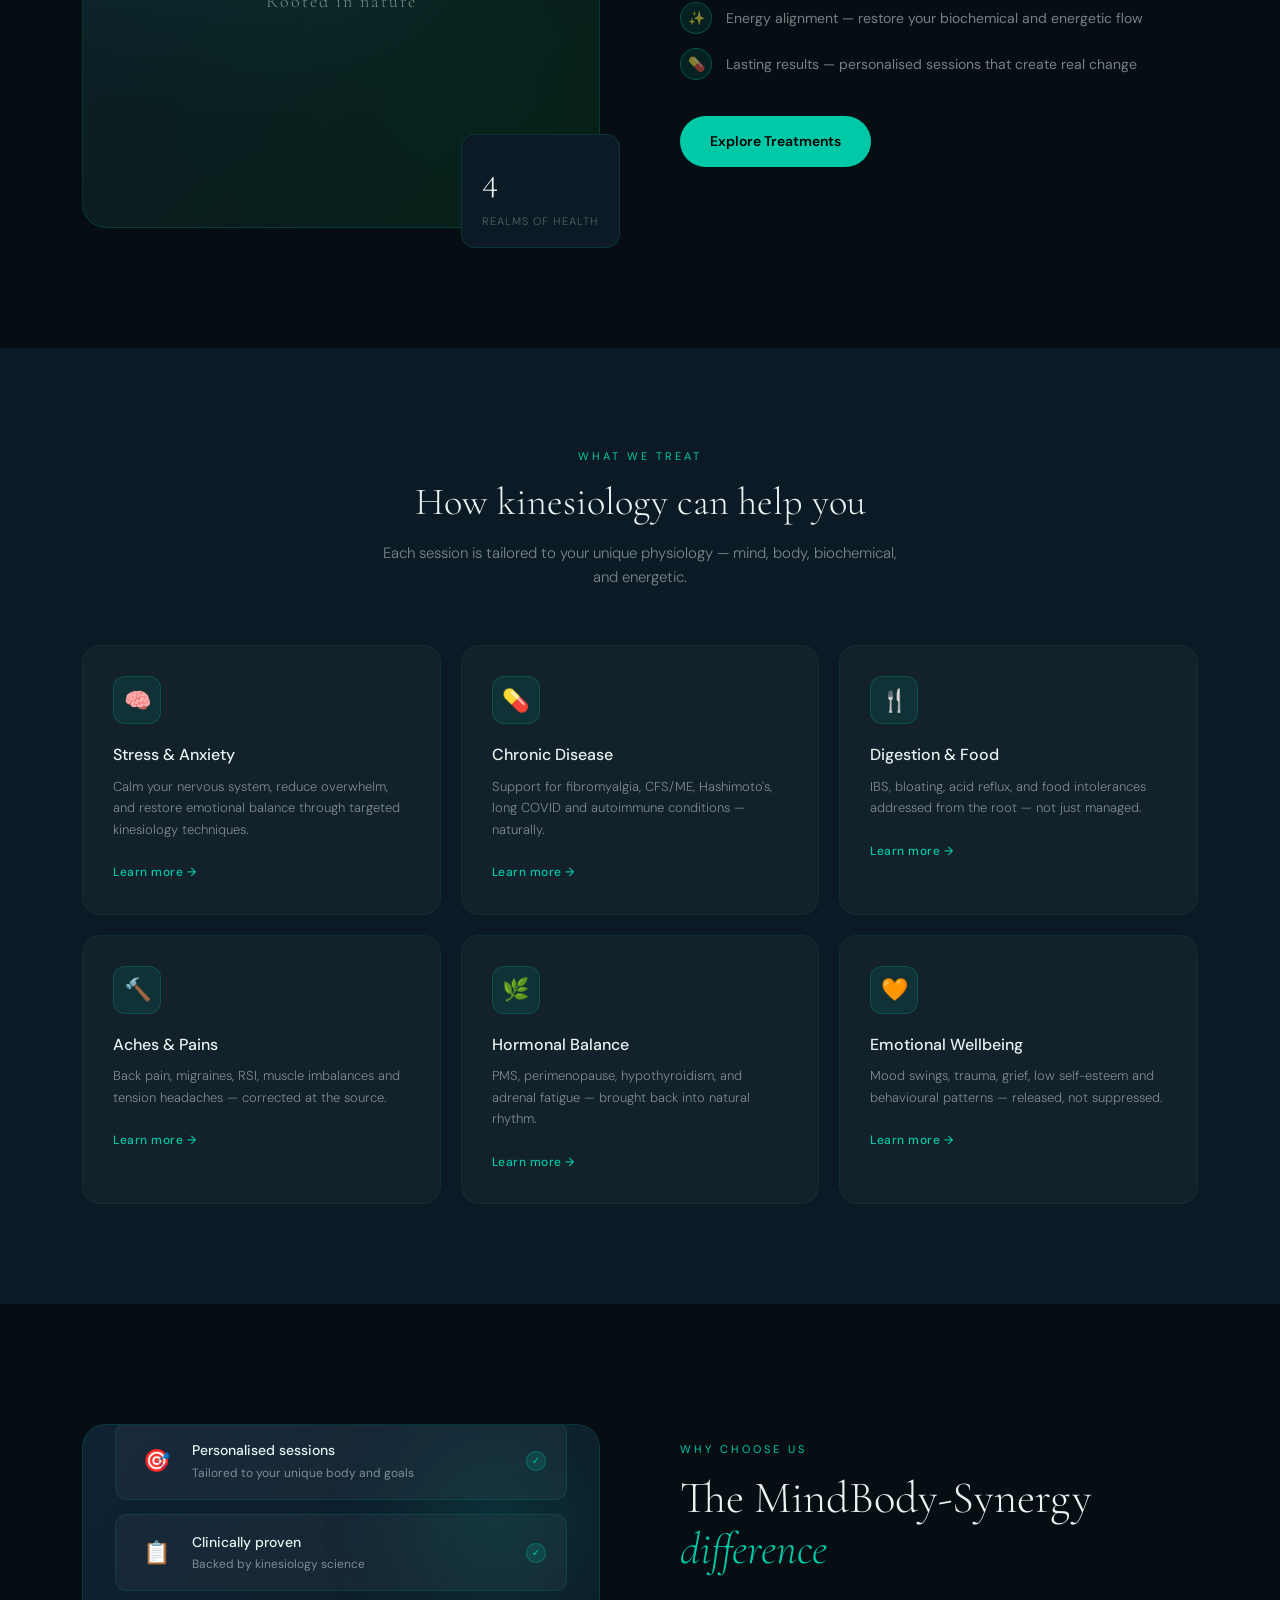
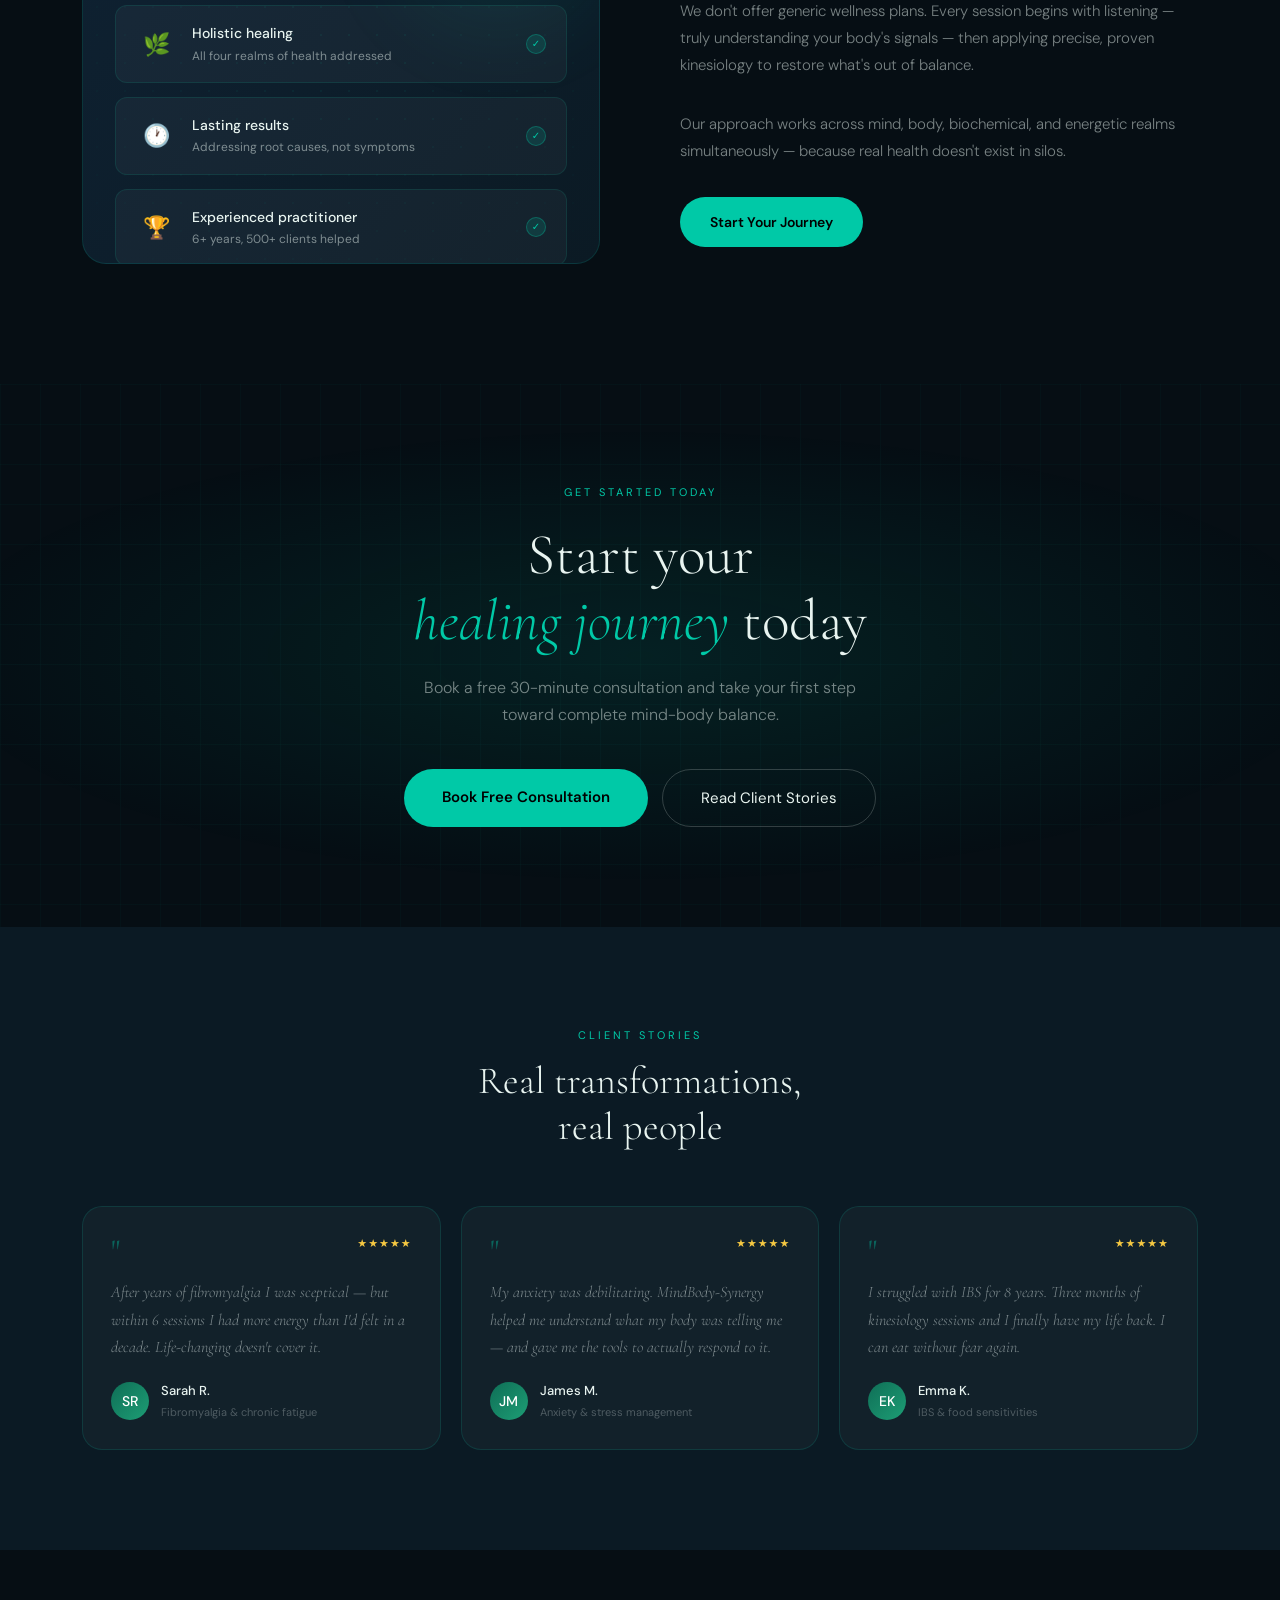
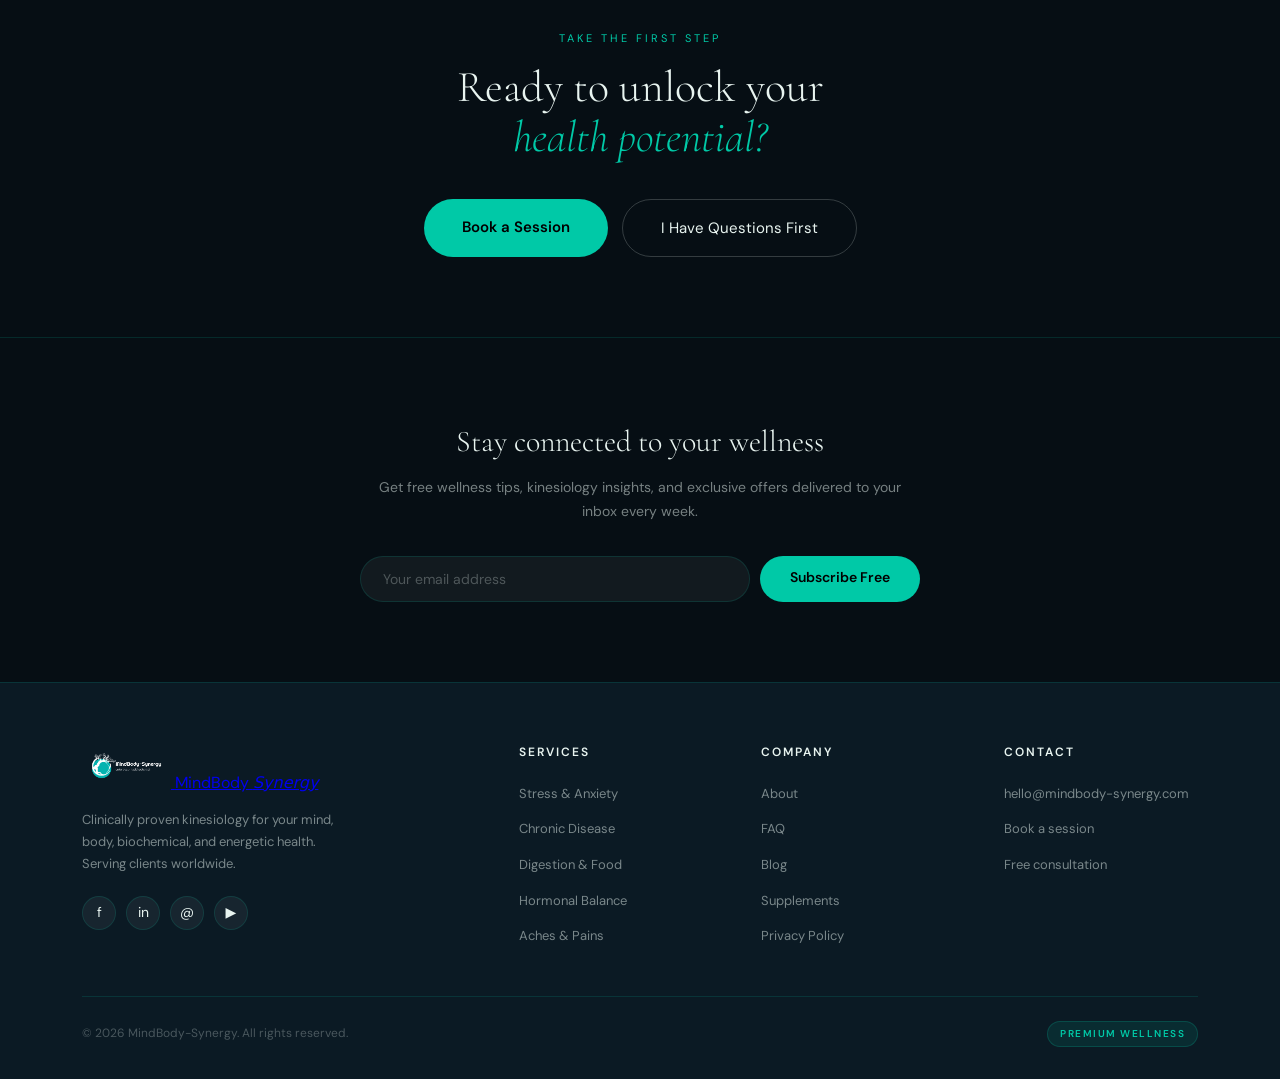
==== commit a7912fe4: "dd" ====
--- a/index.html
+++ b/index.html
@@ -268,7 +268,7 @@
 <nav id="navbar">
   <div class="nav-inner">
      <a href="#" class="logo">
-      <img src="assets/logo.png" alt="MindBody Synergy Logo" class="logo-img" />
+      <img src="Transparent Logo.png" alt="MindBody Synergy Logo" class="logo-img" />
       <span>MindBody <em>Synergy</em></span>
     </a>
     <ul class="nav-links">
@@ -600,7 +600,7 @@
     <div class="footer-grid">
       <div class="footer-brand">
          <a href="#" class="logo">
-      <img src="assets/logo.png" alt="MindBody Synergy Logo" class="logo-img" />
+      <img src="Transparent Logo.png" alt="MindBody Synergy Logo" class="logo-img" />
       <span>MindBody <em>Synergy</em></span>
     </a>
         <p>Clinically proven kinesiology for your mind, body, biochemical, and energetic health. Serving clients worldwide.</p>
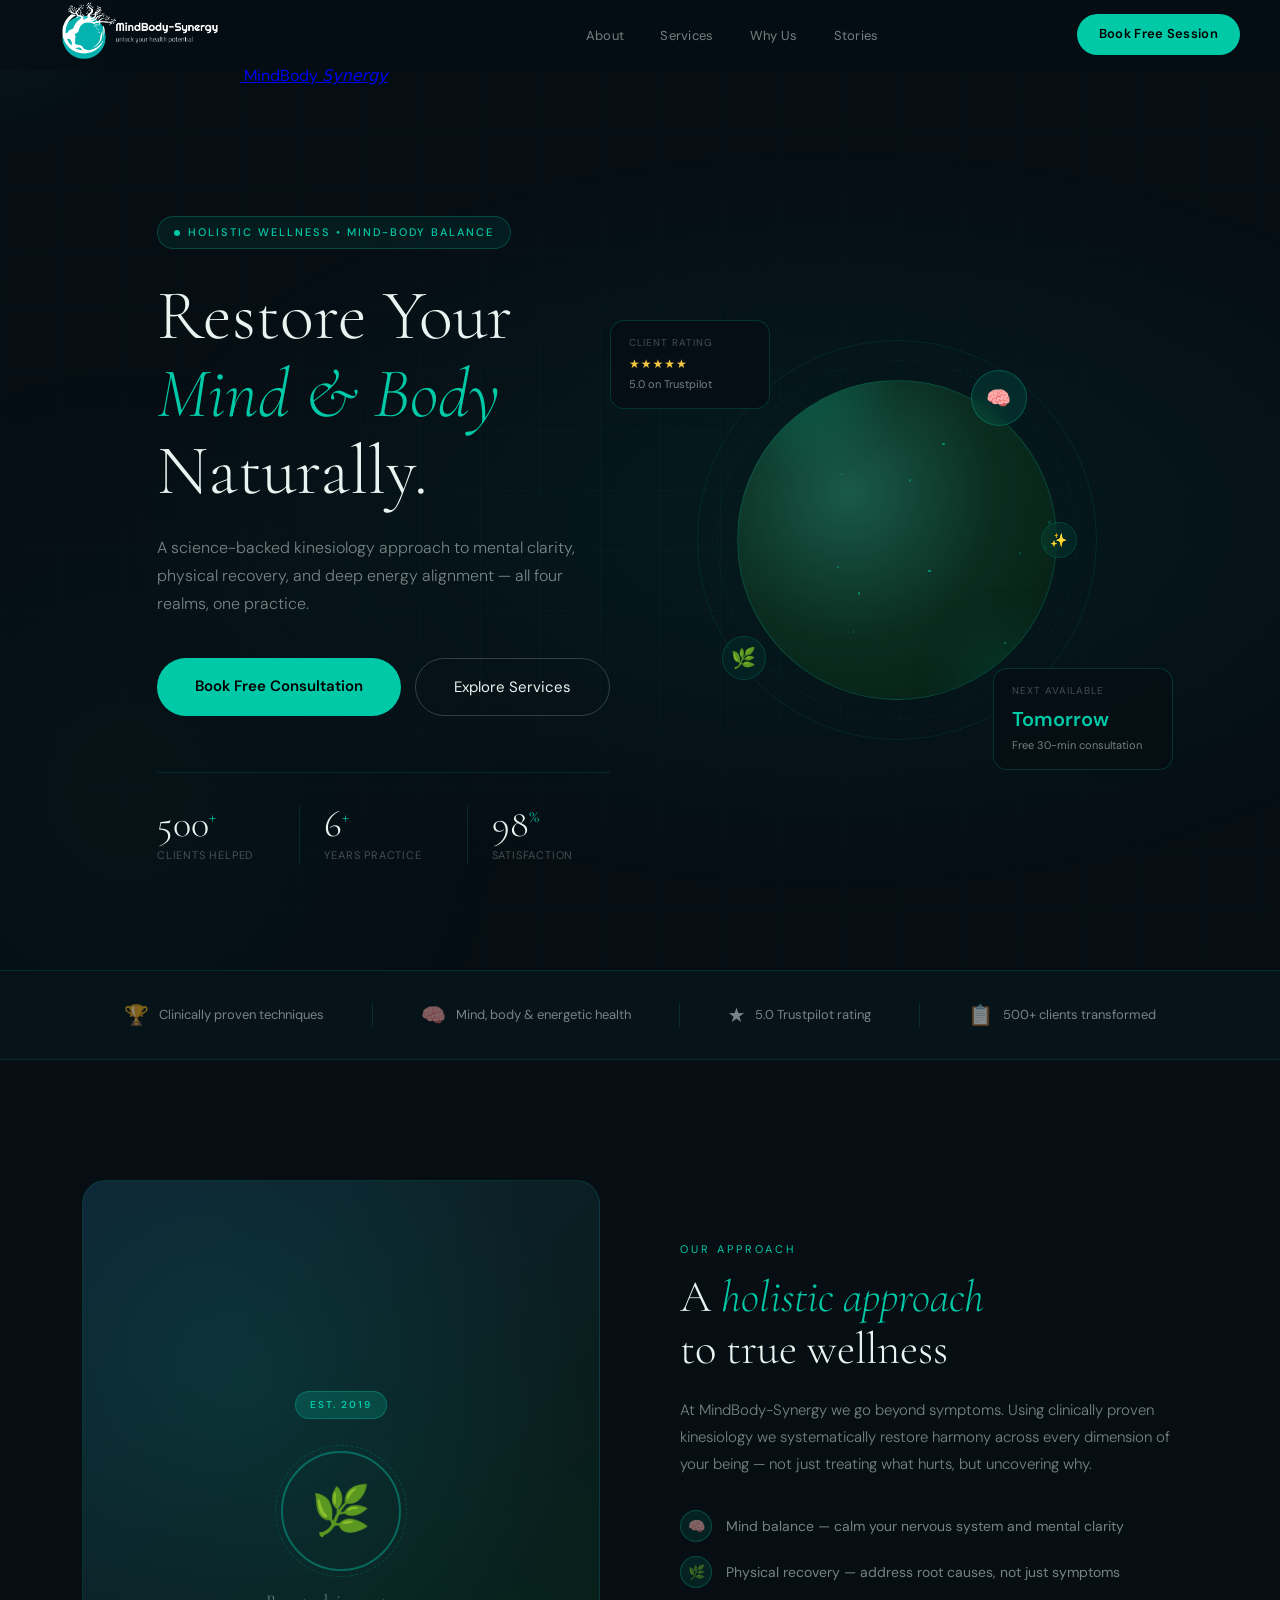
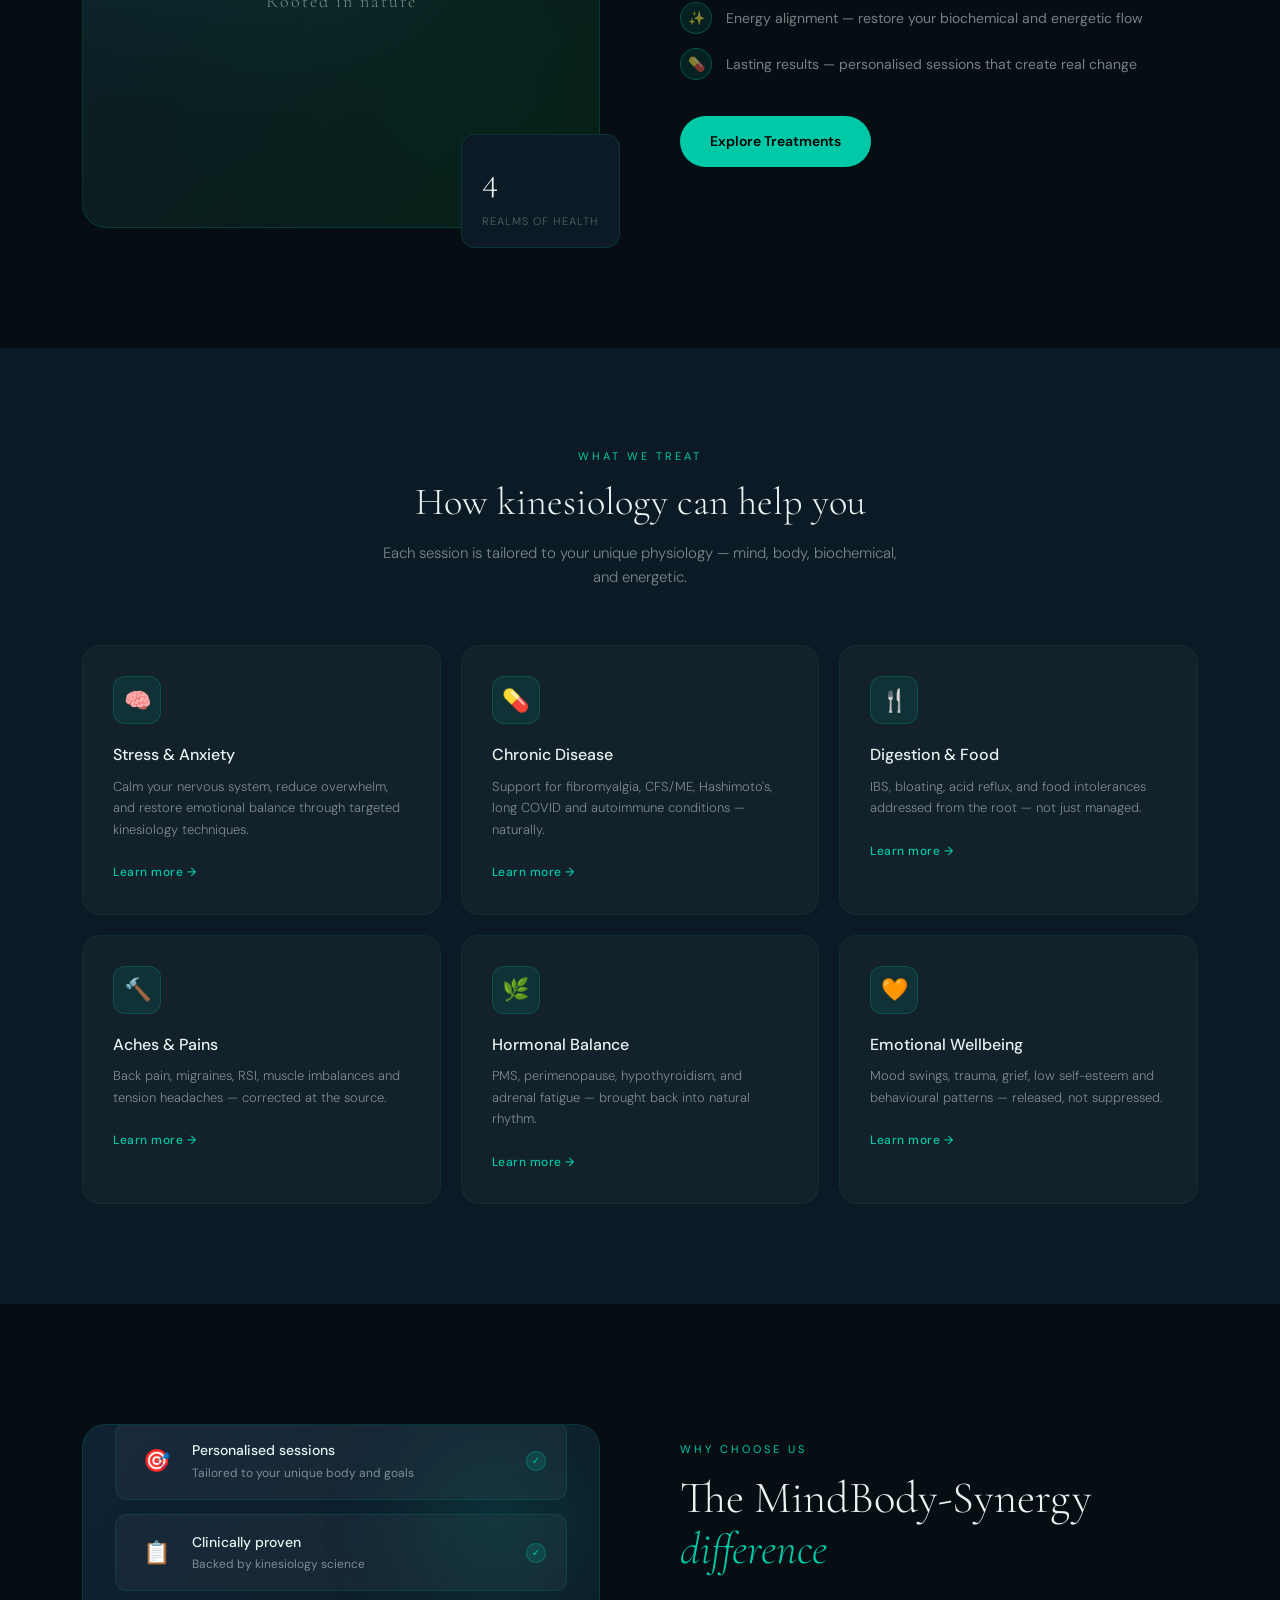
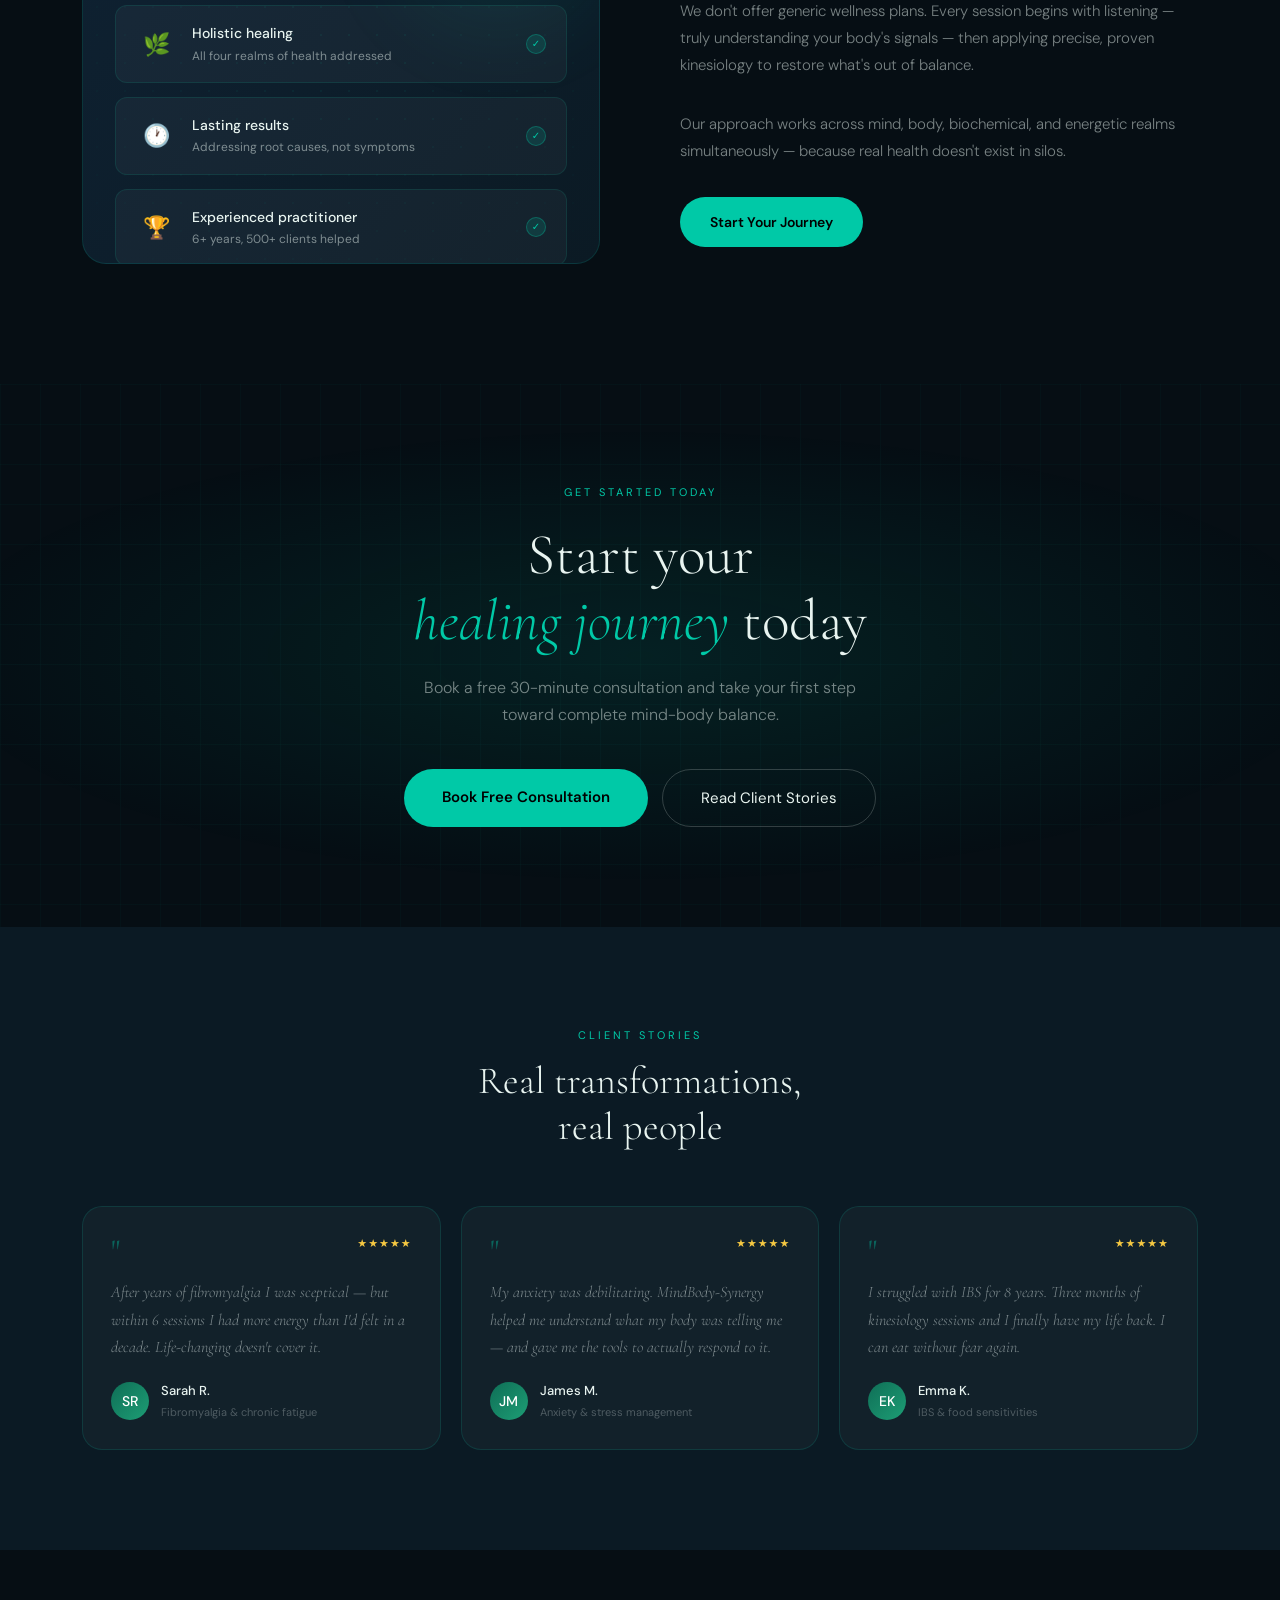
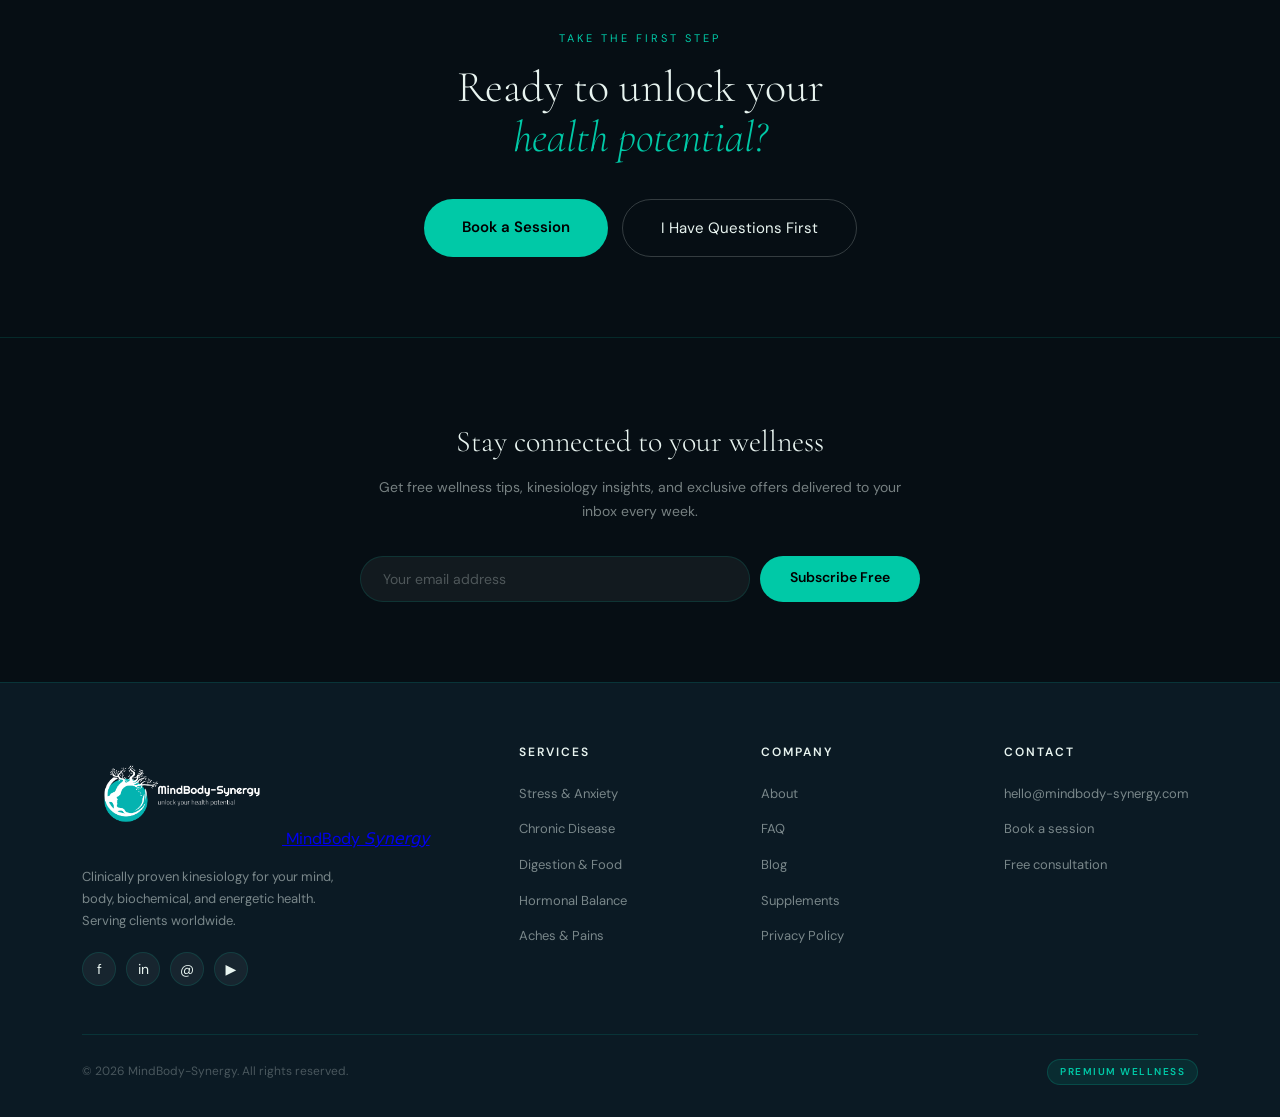
==== commit 4e94d295: "fsd" ====
--- a/index.html
+++ b/index.html
@@ -250,13 +250,14 @@
   .trust-inner{gap:24px}
   .subscribe-form{flex-direction:column}
   .hero-stats{gap:0;flex-wrap:wrap}
-}.logo-img,
+}
+.logo-img,
 .hero-logo,
 .footer-logo,
 .section-logo {
-  height: 45px;
-  width: auto;
-  object-fit: contain;
+ height: auto;
+    width: 200px;
+    object-fit: cover;
 }
 </style>
 </head>
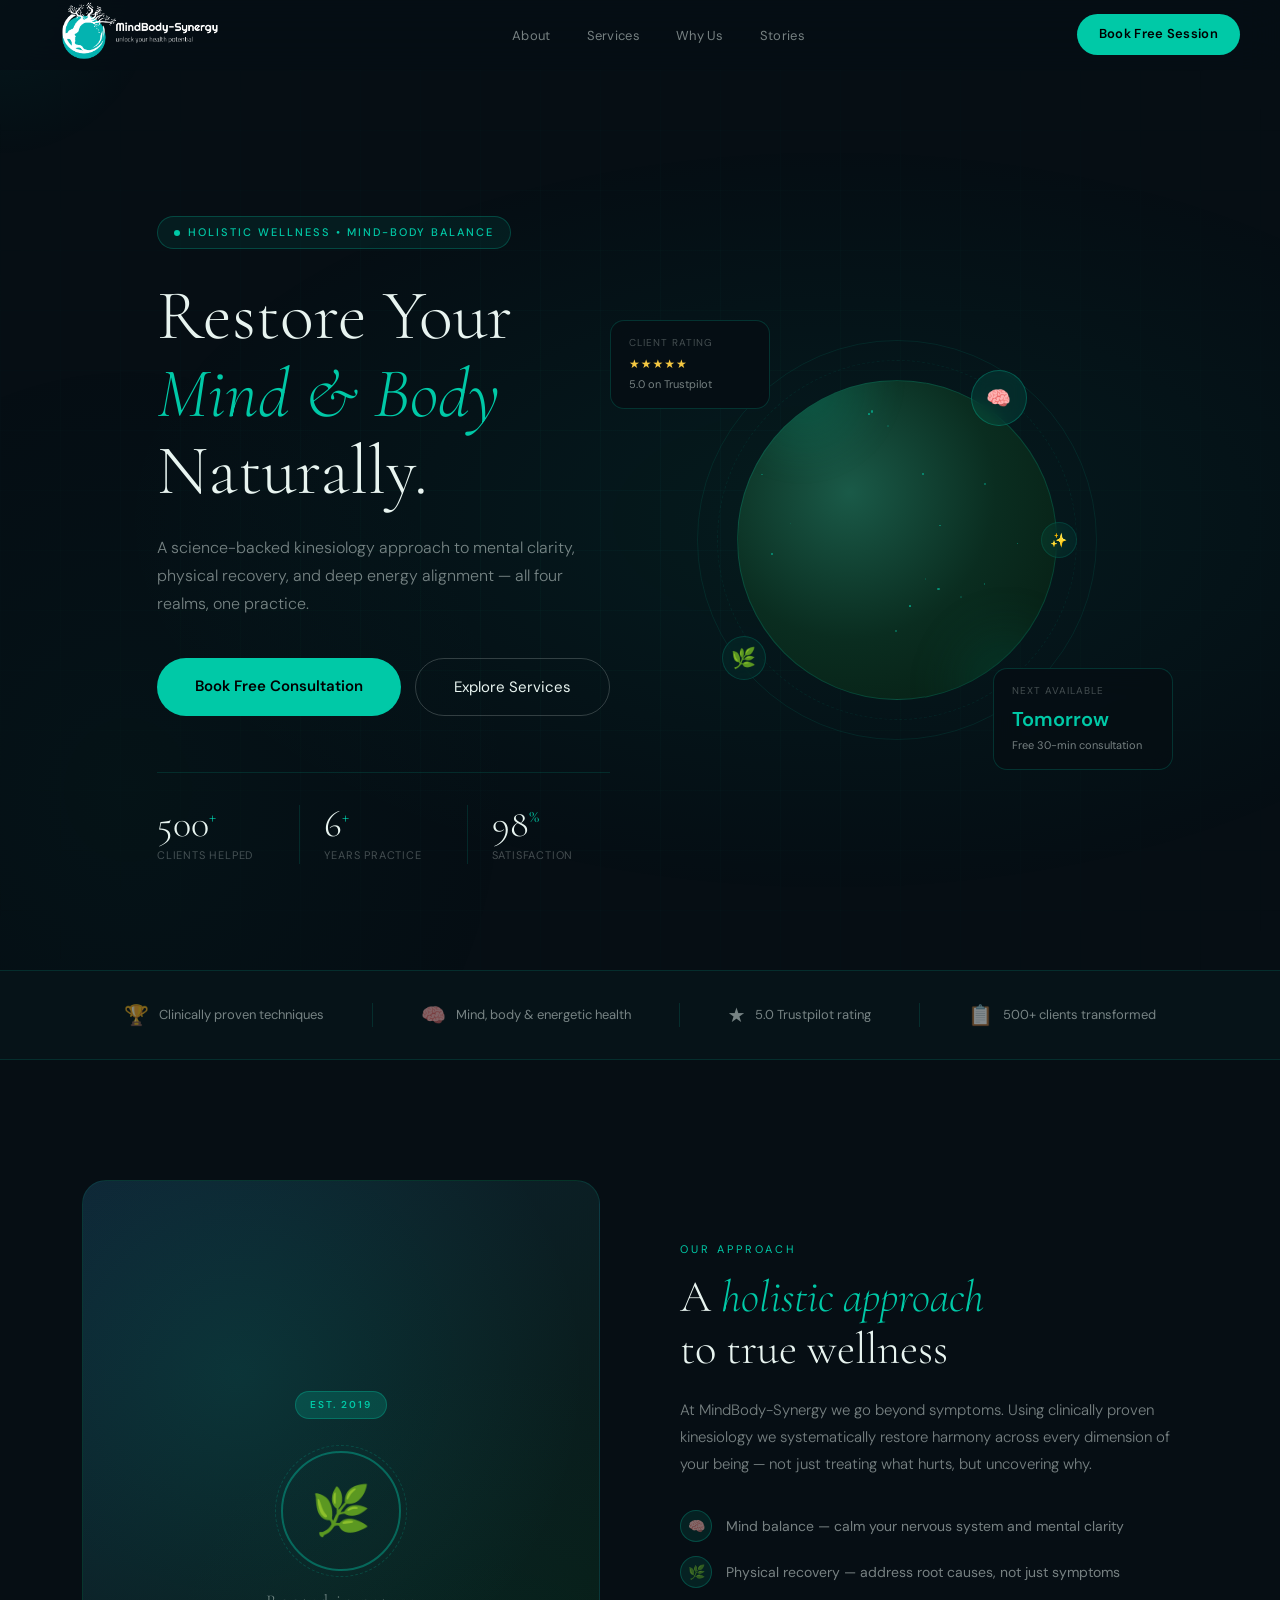
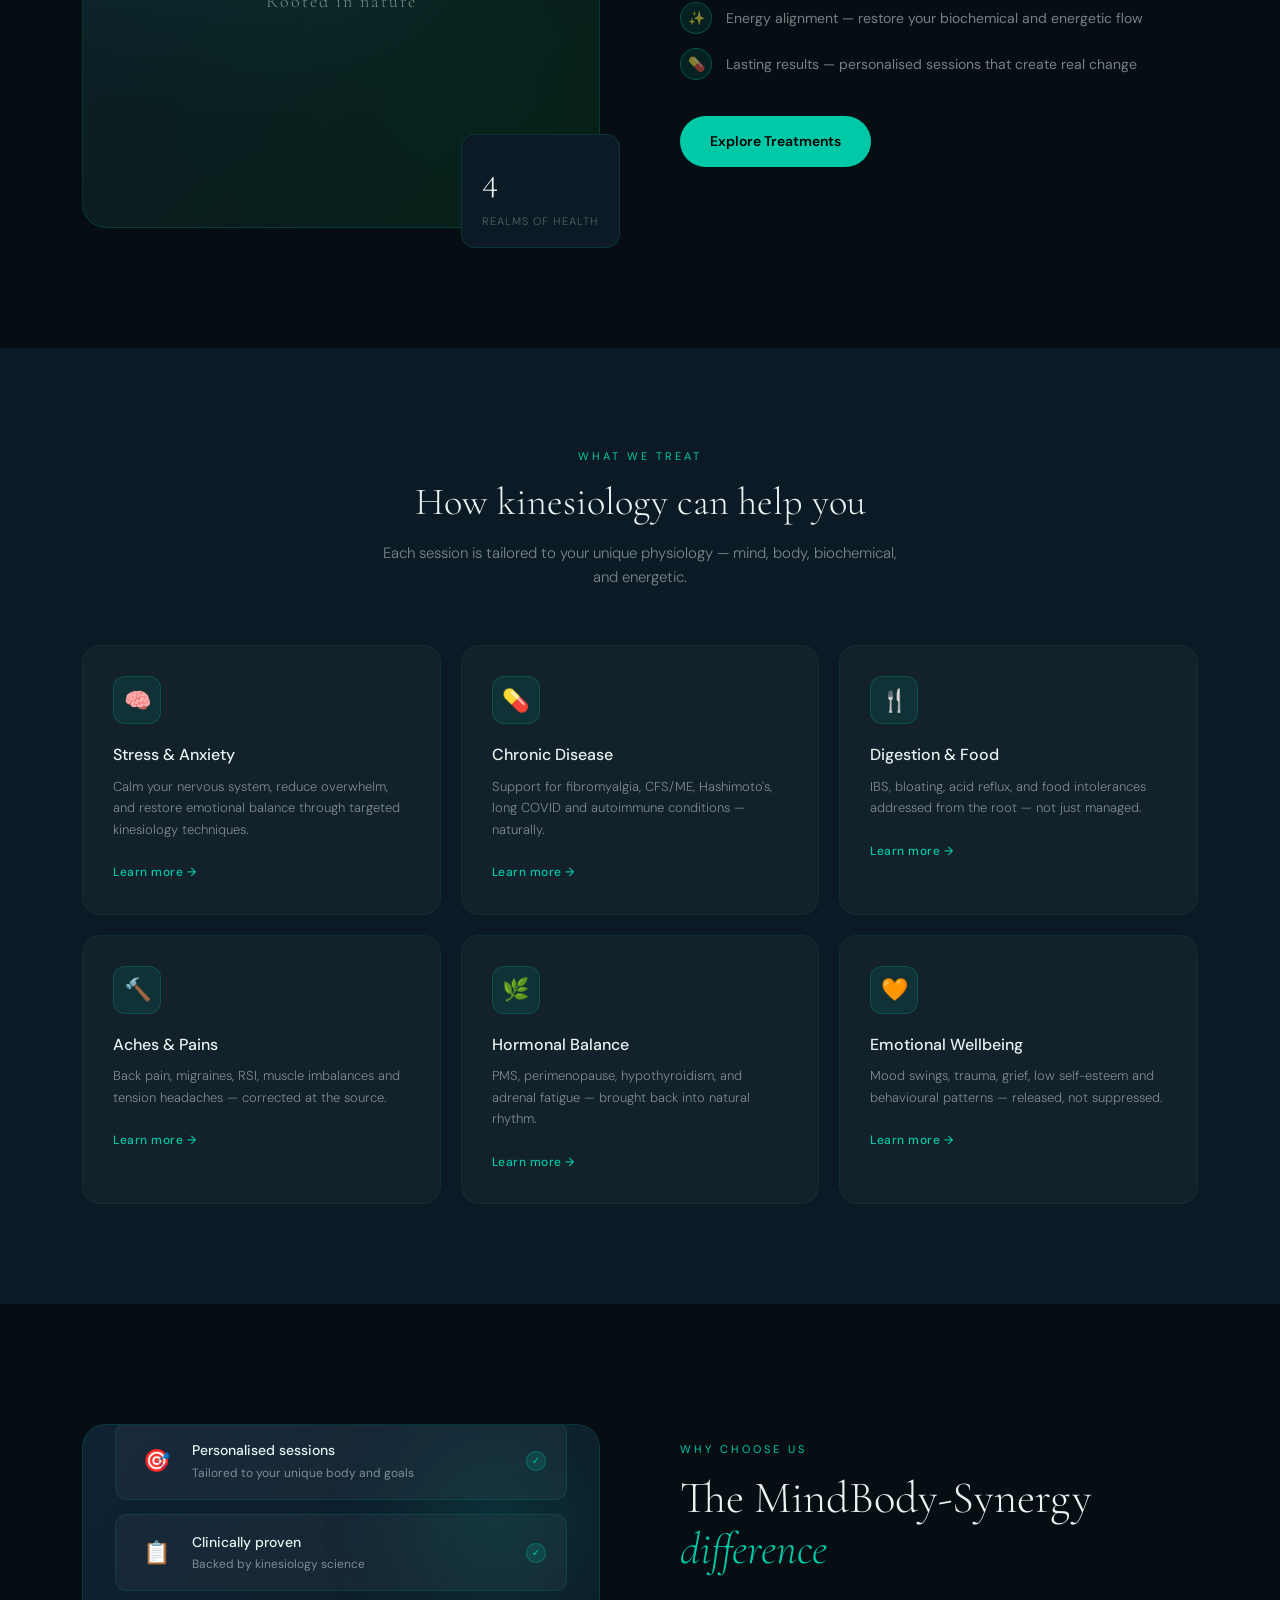
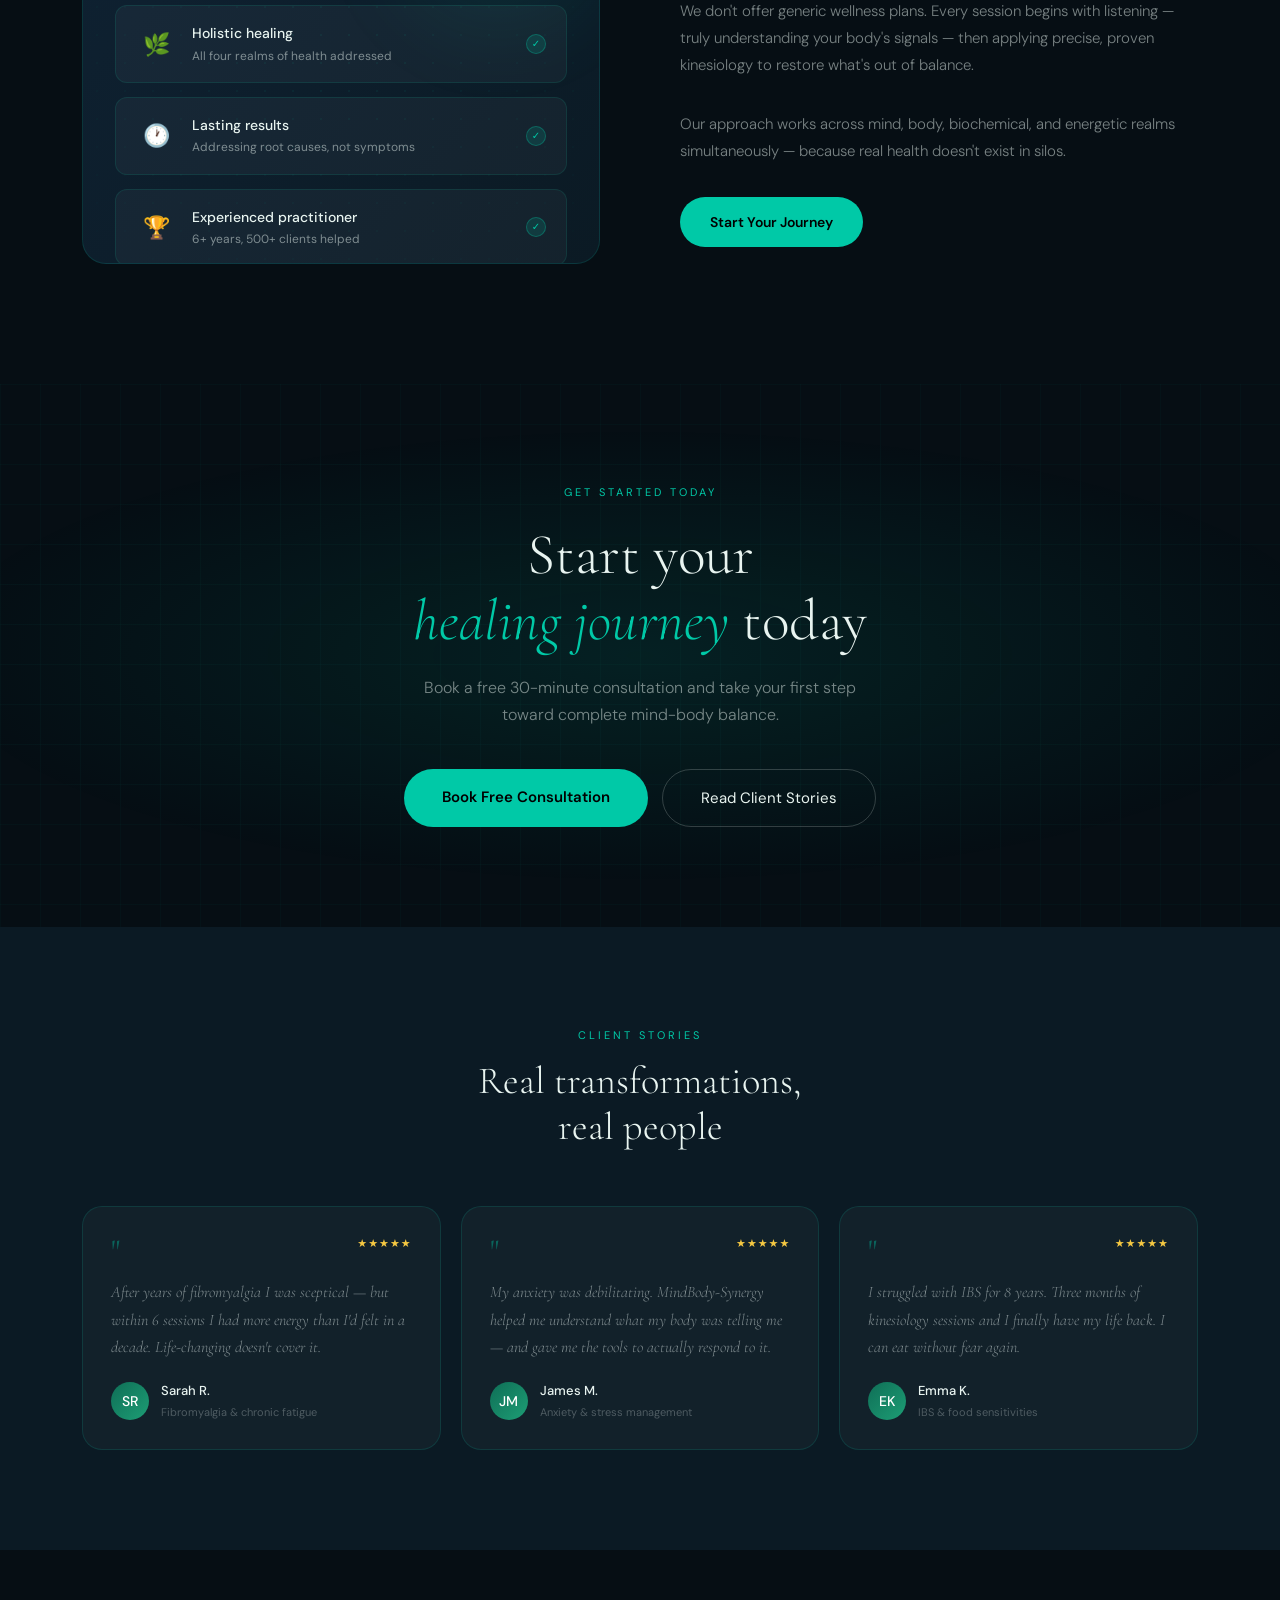
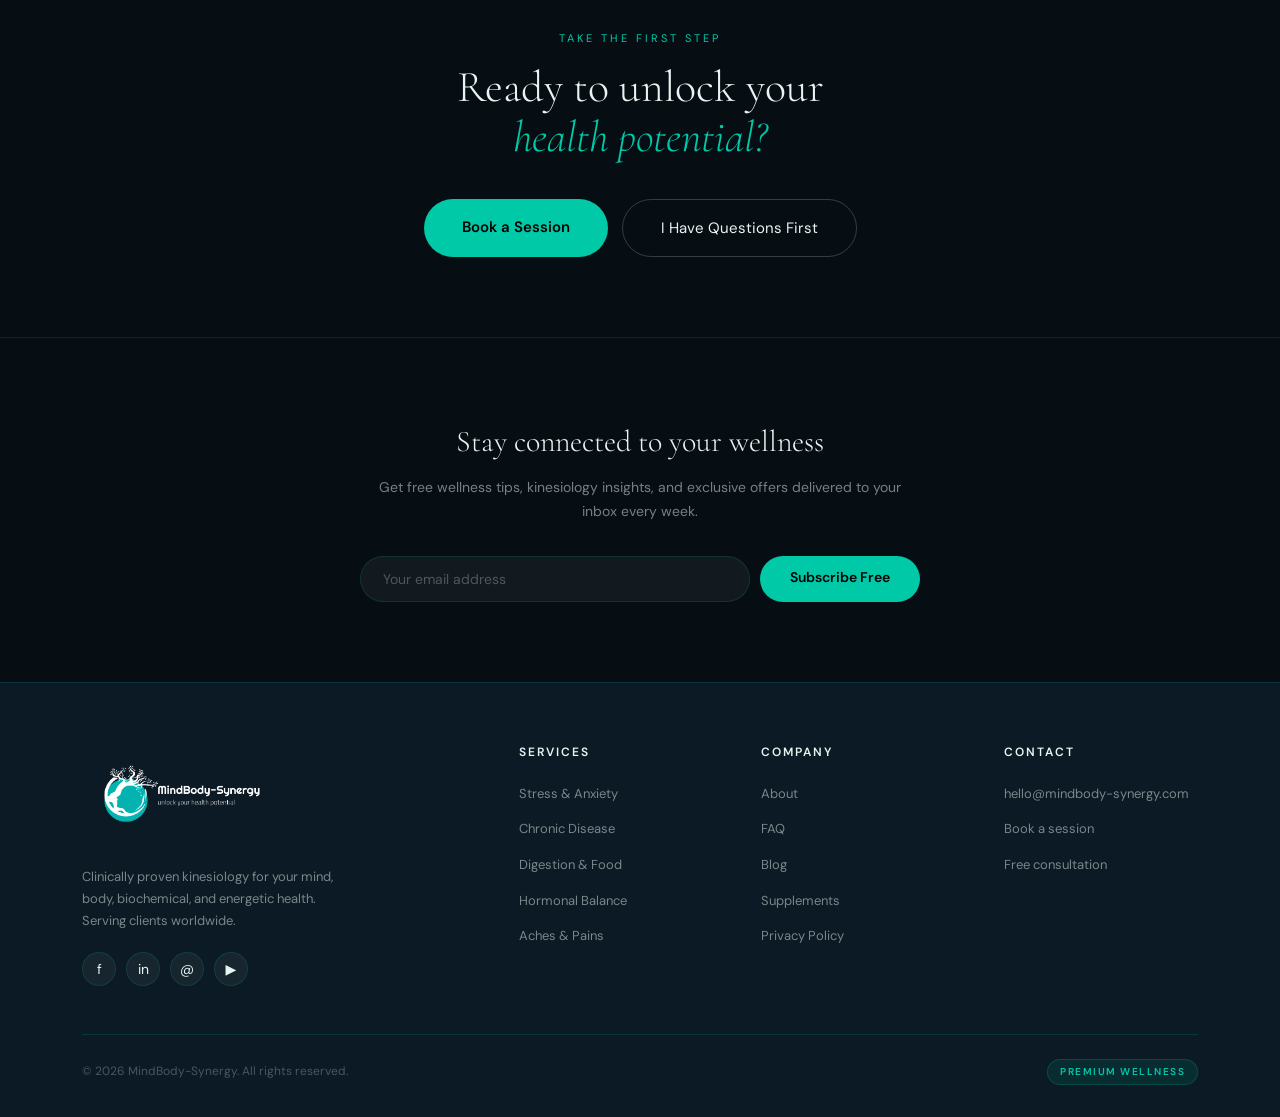
==== commit 65cbc9f6: "dg" ====
--- a/index.html
+++ b/index.html
@@ -270,7 +270,6 @@
   <div class="nav-inner">
      <a href="#" class="logo">
       <img src="Transparent Logo.png" alt="MindBody Synergy Logo" class="logo-img" />
-      <span>MindBody <em>Synergy</em></span>
     </a>
     <ul class="nav-links">
       <li><a href="#about">About</a></li>
@@ -602,7 +601,6 @@
       <div class="footer-brand">
          <a href="#" class="logo">
       <img src="Transparent Logo.png" alt="MindBody Synergy Logo" class="logo-img" />
-      <span>MindBody <em>Synergy</em></span>
     </a>
         <p>Clinically proven kinesiology for your mind, body, biochemical, and energetic health. Serving clients worldwide.</p>
         <div class="footer-social">
